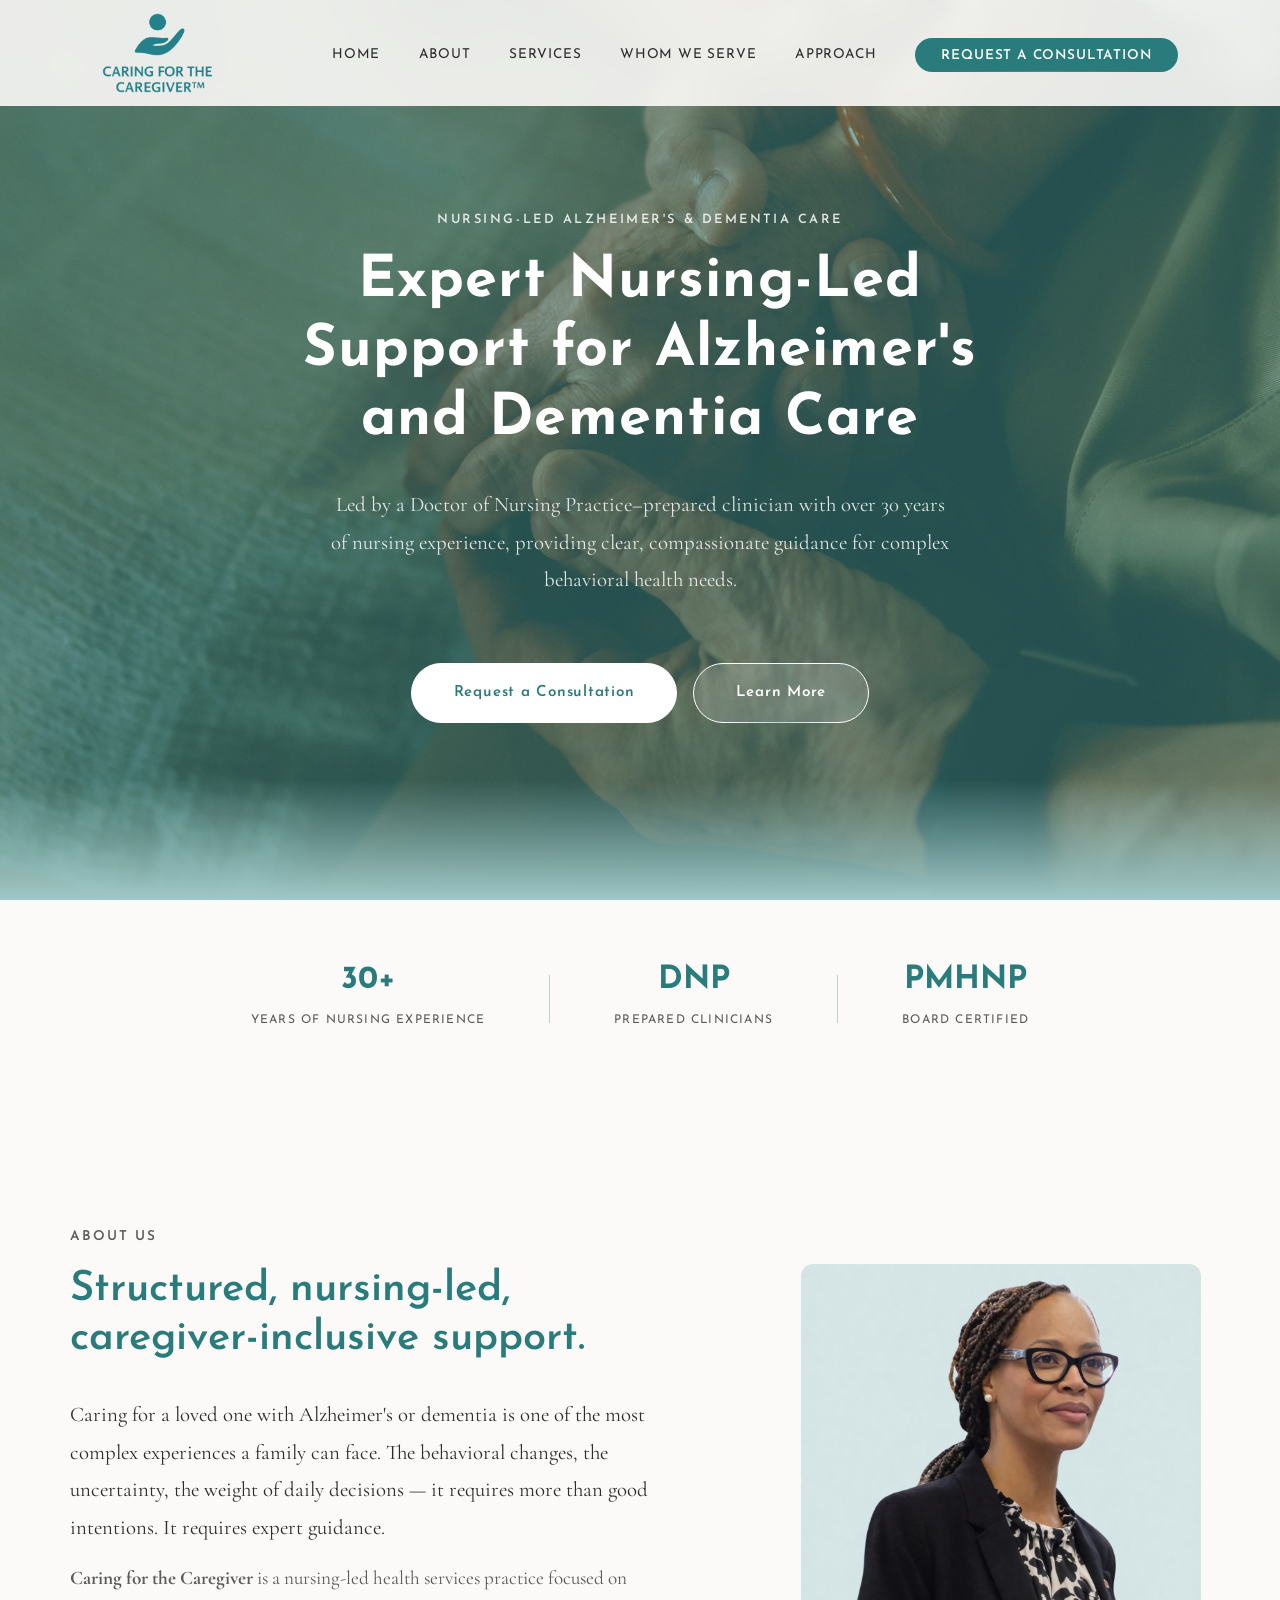
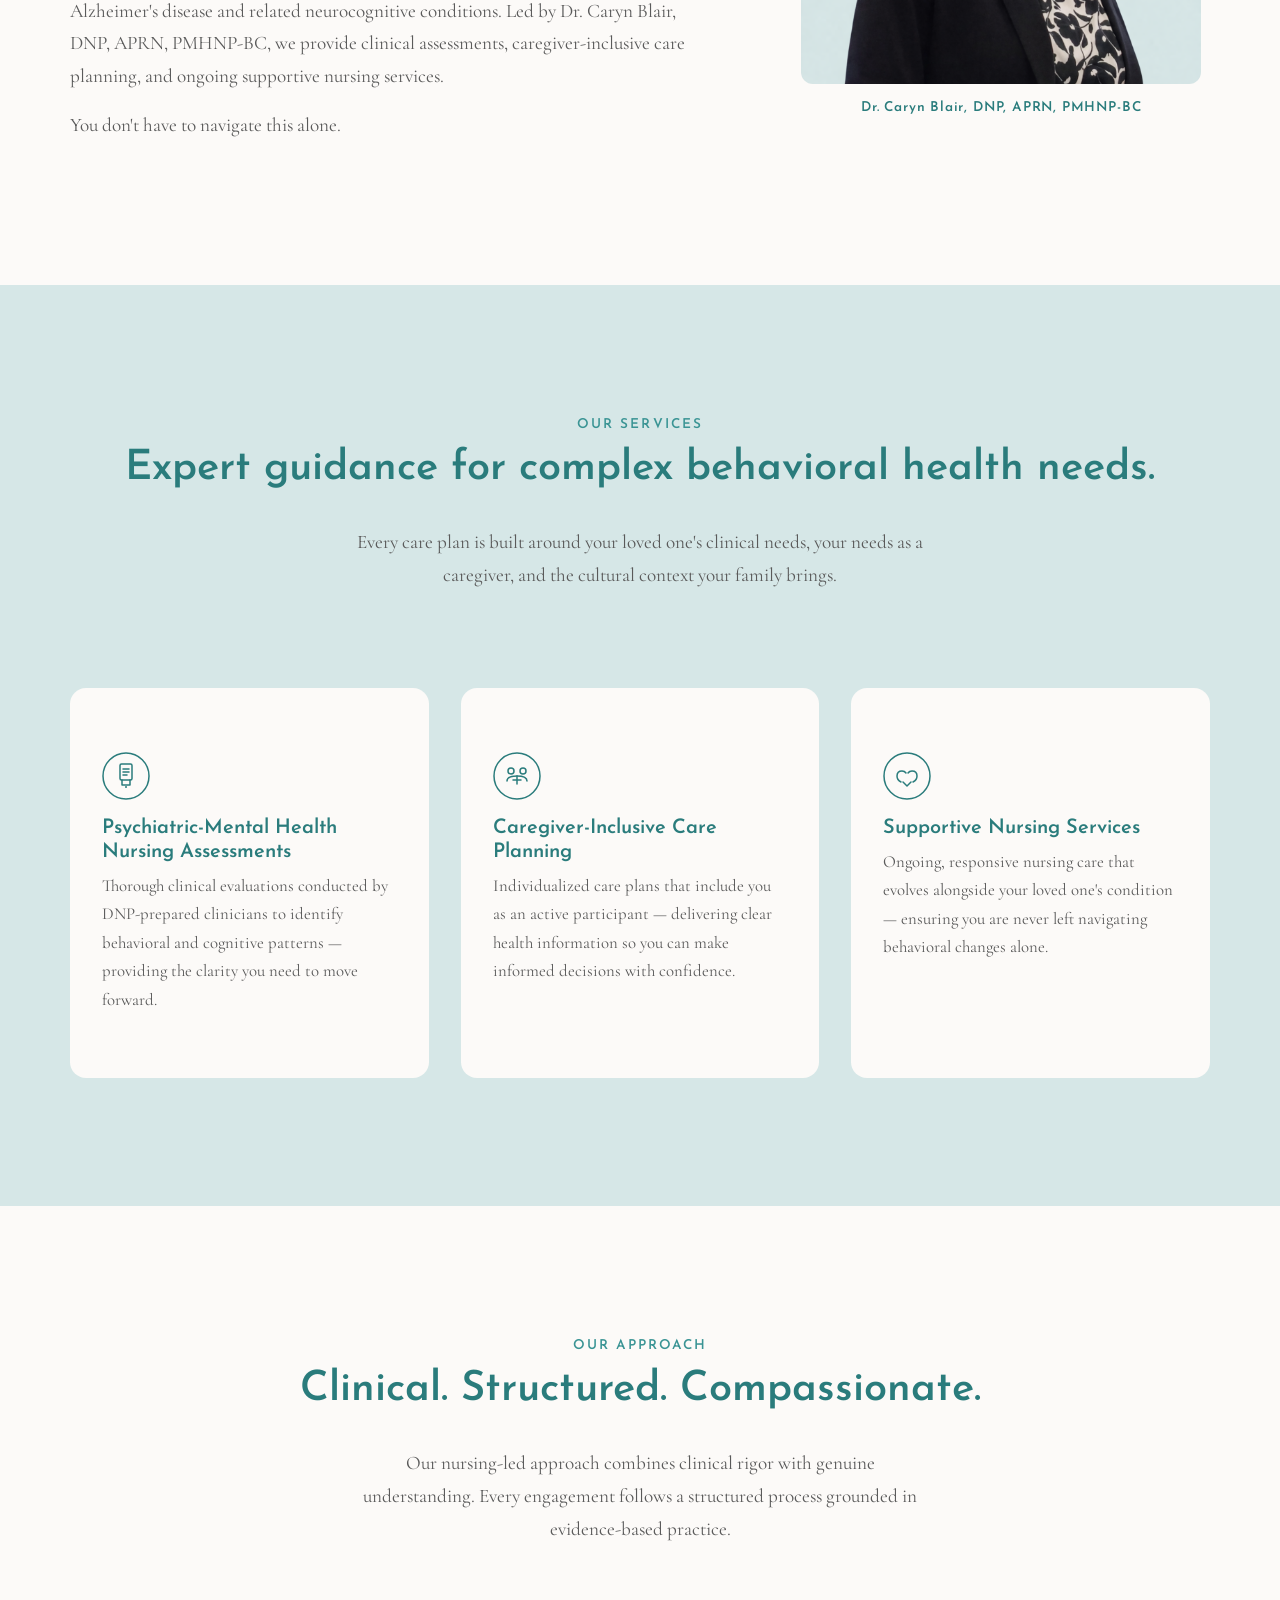
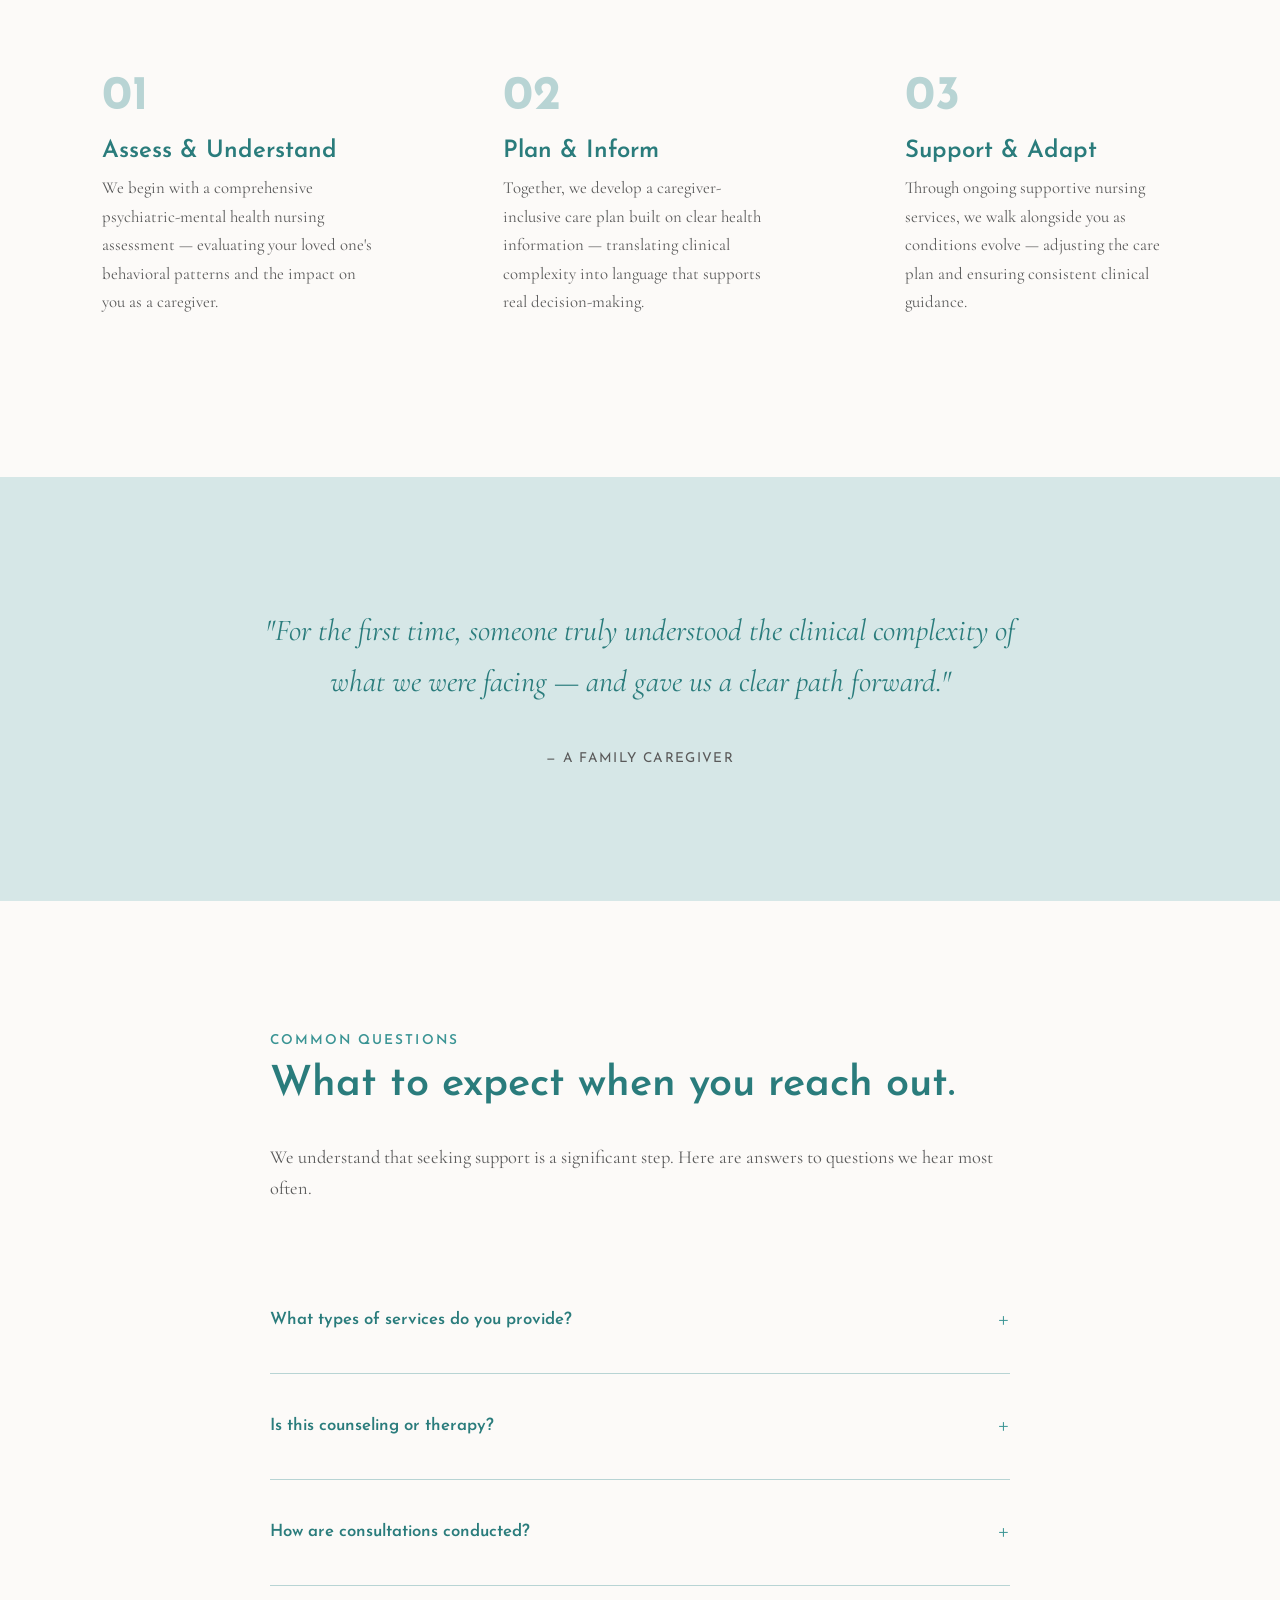
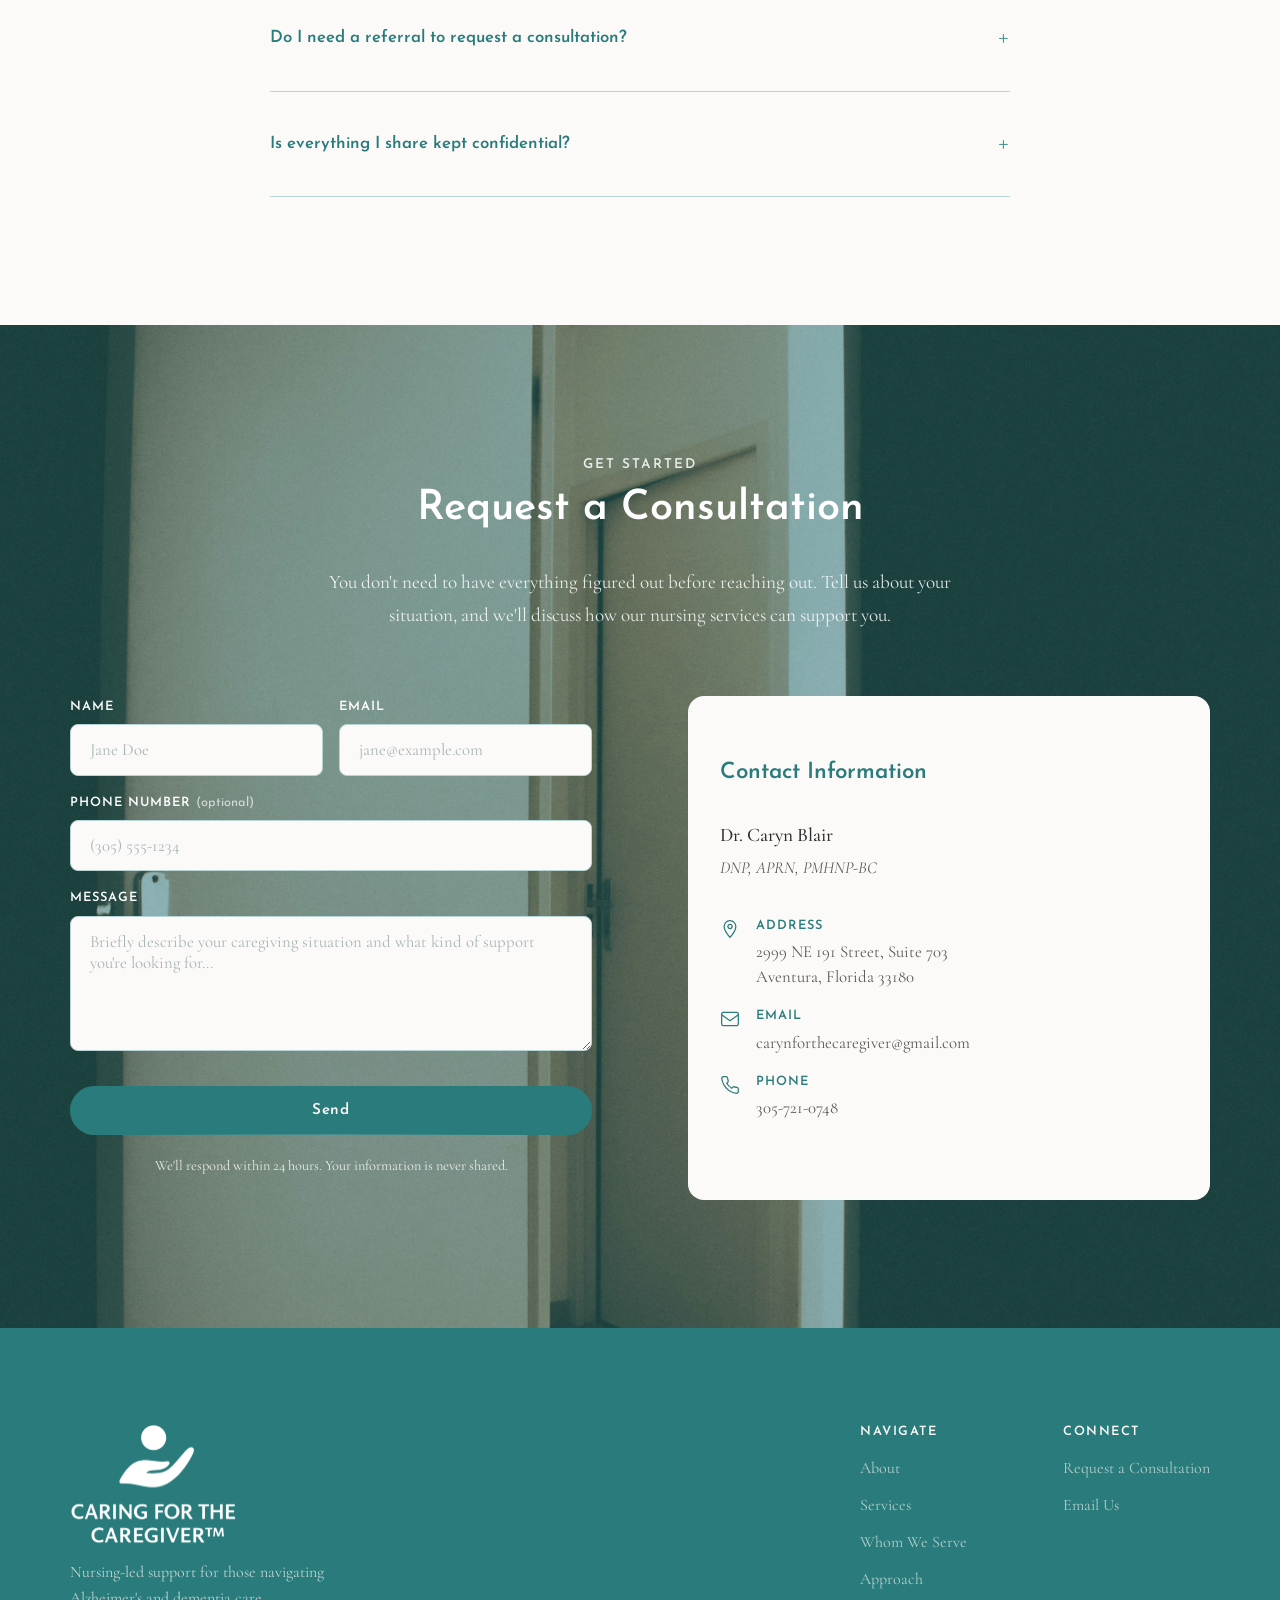
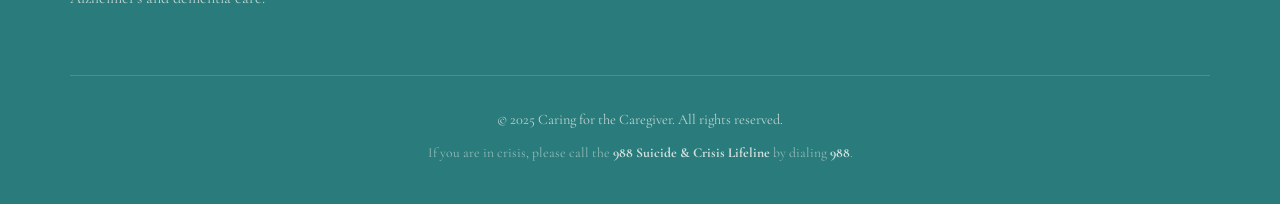
==== index.html @ 239b0534 "Fix mobile nav CTA button wrapping and about section caption placement Co-Authored-By: Claude Opus 4" ====
<!DOCTYPE html>
<html lang="en">
<head>
  <meta charset="UTF-8">
  <meta name="viewport" content="width=device-width, initial-scale=1.0">
  <title>Caring for the Caregiver — Nursing-Led Support for Alzheimer's &amp; Dementia Care</title>
  <meta name="description" content="Expert nursing-led support for family caregivers of individuals with Alzheimer's and dementia. DNP-prepared clinicians providing assessments, care planning, and ongoing nursing services.">
  <link rel="stylesheet" href="styles.css">
  <link rel="preconnect" href="https://fonts.googleapis.com">
  <link rel="preconnect" href="https://fonts.gstatic.com" crossorigin>
  <link href="https://fonts.googleapis.com/css2?family=Josefin+Sans:wght@300;400;600;700&family=Cormorant+Garamond:ital,wght@0,300;0,400;0,500;0,600;1,300;1,400&display=swap" rel="stylesheet">
</head>
<body>

  <!-- Navigation -->
  <nav class="nav" id="nav">
    <div class="nav__container">
      <a href="index.html" class="nav__logo">
        <img src="blue logo.png" alt="Caring for the Caregiver logo" class="nav__logo-img">
      </a>
      <button class="nav__toggle" id="navToggle" aria-label="Toggle navigation">
        <span></span>
        <span></span>
        <span></span>
      </button>
      <ul class="nav__links" id="navLinks">
        <li><a href="index.html">Home</a></li>
        <li><a href="about.html">About</a></li>
        <li><a href="services.html">Services</a></li>
        <li><a href="whom-we-serve.html">Whom We Serve</a></li>
        <li><a href="approach.html">Approach</a></li>
        <li><a href="#contact" class="nav__cta">Request a Consultation</a></li>
      </ul>
    </div>
  </nav>

  <!-- Hero -->
  <header class="hero" style="background: none;">
    <img src="1.jpg" alt="" style="position: absolute; inset: 0; width: 100%; height: 100%; object-fit: cover; z-index: 0;">
    <div style="position: absolute; inset: 0; background: rgba(46,139,138,0.45); z-index: 1;"></div>
    <div class="hero__container" style="position: relative; z-index: 2;">
      <div class="hero__content">
        <p class="hero__eyebrow" style="color: rgba(255,255,255,0.85);">Nursing-Led Alzheimer's &amp; Dementia Care</p>
        <h1 class="hero__title" style="color: #FFFFFF;">Expert Nursing-Led Support for Alzheimer's and Dementia Care</h1>
        <p class="hero__subtitle" style="color: rgba(255,255,255,0.85);">Led by a Doctor of Nursing Practice–prepared clinician with over 30 years of nursing experience, providing clear, compassionate guidance for complex behavioral health needs.</p>
        <div class="hero__actions">
          <a href="#contact" class="btn btn--primary" style="background-color: #FFFFFF; color: #2A7C7C; border-color: #FFFFFF;">Request a Consultation</a>
          <a href="about.html" class="btn btn--ghost" style="color: #FFFFFF; border-color: #FFFFFF; background: rgba(255,255,255,0.15);">Learn More</a>
        </div>
      </div>
    </div>
    <div class="hero__fade"></div>
  </header>

  <!-- Trust Bar -->
  <section class="trust">
    <div class="trust__container">
      <div class="trust__item">
        <span class="trust__number">30+</span>
        <span class="trust__label">Years of Nursing Experience</span>
      </div>
      <div class="trust__divider"></div>
      <div class="trust__item">
        <span class="trust__number">DNP</span>
        <span class="trust__label">Prepared Clinicians</span>
      </div>
      <div class="trust__divider"></div>
      <div class="trust__item">
        <span class="trust__number">PMHNP</span>
        <span class="trust__label">Board Certified</span>
      </div>
    </div>
  </section>

  <!-- About Preview -->
  <section class="about" id="about">
    <div class="about__container">
      <div class="about__text">
        <p class="section__eyebrow">About Us</p>
        <h2 class="section__title">Structured, nursing-led, caregiver-inclusive support.</h2>
        <p class="about__lead">Caring for a loved one with Alzheimer's or dementia is one of the most complex experiences a family can face. The behavioral changes, the uncertainty, the weight of daily decisions — it requires more than good intentions. It requires expert guidance.</p>
        <p><strong>Caring for the Caregiver</strong> is a nursing-led health services practice focused on Alzheimer's disease and related neurocognitive conditions. Led by Dr. Caryn Blair, DNP, APRN, PMHNP-BC, we provide clinical assessments, caregiver-inclusive care planning, and ongoing supportive nursing services.</p>
        <p>You don't have to navigate this alone.</p>
      </div>
      <div class="about__visual" style="flex-direction: column; align-items: center;">
        <img src="4 (2).png" alt="Dr. Caryn Blair" style="width: 100%; max-width: 400px; height: 420px; object-fit: cover; border-radius: 12px;">
        <p style="font-family: var(--font-heading); font-size: 0.85rem; font-weight: 600; letter-spacing: 0.06em; color: var(--teal); text-align: center; margin-top: 0.75rem;">Dr. Caryn Blair, DNP, APRN, PMHNP-BC</p>
      </div>
    </div>
  </section>

  <!-- Services -->
  <section class="services" id="services">
    <div class="services__container">
      <p class="section__eyebrow">Our Services</p>
      <h2 class="section__title">Expert guidance for complex behavioral health needs.</h2>
      <p class="services__intro">Every care plan is built around your loved one's clinical needs, your needs as a caregiver, and the cultural context your family brings.</p>

      <div class="services__grid">
        <div class="service-card">
          <div class="service-card__icon">
            <svg viewBox="0 0 48 48" fill="none" xmlns="http://www.w3.org/2000/svg">
              <circle cx="24" cy="24" r="23" stroke="currentColor" stroke-width="1.5"/>
              <rect x="18" y="12" width="12" height="16" rx="1.5" stroke="currentColor" stroke-width="1.5"/>
              <path d="M21 17h6M21 20h6M21 23h4" stroke="currentColor" stroke-width="1.5" stroke-linecap="round"/>
              <path d="M20 28v5h8v-5" stroke="currentColor" stroke-width="1.5" stroke-linecap="round" stroke-linejoin="round"/>
              <circle cx="24" cy="35" r="1" fill="currentColor"/>
            </svg>
          </div>
          <h3 class="service-card__title">Psychiatric-Mental Health Nursing Assessments</h3>
          <p class="service-card__text">Thorough clinical evaluations conducted by DNP-prepared clinicians to identify behavioral and cognitive patterns — providing the clarity you need to move forward.</p>
        </div>

        <div class="service-card">
          <div class="service-card__icon">
            <svg viewBox="0 0 48 48" fill="none" xmlns="http://www.w3.org/2000/svg">
              <circle cx="24" cy="24" r="23" stroke="currentColor" stroke-width="1.5"/>
              <circle cx="18" cy="19" r="3" stroke="currentColor" stroke-width="1.5"/>
              <circle cx="30" cy="19" r="3" stroke="currentColor" stroke-width="1.5"/>
              <path d="M14 29c0-3 3-5 10-5s10 2 10 5" stroke="currentColor" stroke-width="1.5" stroke-linecap="round"/>
              <path d="M24 24v8" stroke="currentColor" stroke-width="1.5" stroke-linecap="round"/>
              <path d="M20 28h8" stroke="currentColor" stroke-width="1.5" stroke-linecap="round"/>
            </svg>
          </div>
          <h3 class="service-card__title">Caregiver-Inclusive Care Planning</h3>
          <p class="service-card__text">Individualized care plans that include you as an active participant — delivering clear health information so you can make informed decisions with confidence.</p>
        </div>

        <div class="service-card">
          <div class="service-card__icon">
            <svg viewBox="0 0 48 48" fill="none" xmlns="http://www.w3.org/2000/svg">
              <circle cx="24" cy="24" r="23" stroke="currentColor" stroke-width="1.5"/>
              <path d="M18 30c-2-1-4-3-4-6 0-3 2-5 5-5 1.5 0 3 .5 4 2" stroke="currentColor" stroke-width="1.5" stroke-linecap="round"/>
              <path d="M30 30c2-1 4-3 4-6 0-3-2-5-5-5-1.5 0-3 .5-4 2" stroke="currentColor" stroke-width="1.5" stroke-linecap="round"/>
              <path d="M20 30l4 4 4-4" stroke="currentColor" stroke-width="1.5" stroke-linecap="round" stroke-linejoin="round"/>
            </svg>
          </div>
          <h3 class="service-card__title">Supportive Nursing Services</h3>
          <p class="service-card__text">Ongoing, responsive nursing care that evolves alongside your loved one's condition — ensuring you are never left navigating behavioral changes alone.</p>
        </div>
      </div>
    </div>
  </section>

  <!-- Approach -->
  <section class="approach" id="approach">
    <div class="approach__container">
      <div class="approach__header">
        <p class="section__eyebrow">Our Approach</p>
        <h2 class="section__title">Clinical. Structured. Compassionate.</h2>
        <p class="approach__intro">Our nursing-led approach combines clinical rigor with genuine understanding. Every engagement follows a structured process grounded in evidence-based practice.</p>
      </div>

      <div class="approach__steps">
        <div class="approach__step">
          <span class="approach__step-num">01</span>
          <h3>Assess &amp; Understand</h3>
          <p>We begin with a comprehensive psychiatric-mental health nursing assessment — evaluating your loved one's behavioral patterns and the impact on you as a caregiver.</p>
        </div>
        <div class="approach__step">
          <span class="approach__step-num">02</span>
          <h3>Plan &amp; Inform</h3>
          <p>Together, we develop a caregiver-inclusive care plan built on clear health information — translating clinical complexity into language that supports real decision-making.</p>
        </div>
        <div class="approach__step">
          <span class="approach__step-num">03</span>
          <h3>Support &amp; Adapt</h3>
          <p>Through ongoing supportive nursing services, we walk alongside you as conditions evolve — adjusting the care plan and ensuring consistent clinical guidance.</p>
        </div>
      </div>
    </div>
  </section>

  <!-- Testimonial -->
  <section class="testimonial">
    <div class="testimonial__container">
      <blockquote class="testimonial__quote">
        <p>"For the first time, someone truly understood the clinical complexity of what we were facing — and gave us a clear path forward."</p>
        <cite>— A family caregiver</cite>
      </blockquote>
    </div>
  </section>

  <!-- Common Questions -->
  <section class="faq" id="questions">
    <div class="faq__container">
      <p class="section__eyebrow">Common Questions</p>
      <h2 class="section__title">What to expect when you reach out.</h2>
      <p class="faq__intro">We understand that seeking support is a significant step. Here are answers to questions we hear most often.</p>

      <div class="faq__list">
        <details class="faq__item">
          <summary class="faq__question">What types of services do you provide?</summary>
          <p class="faq__answer">We provide three core nursing-led services: psychiatric-mental health nursing assessments, caregiver-inclusive care planning, and ongoing supportive nursing services. All services are delivered by DNP-prepared clinicians specializing in Alzheimer's and related neurocognitive conditions.</p>
        </details>

        <details class="faq__item">
          <summary class="faq__question">Is this counseling or therapy?</summary>
          <p class="faq__answer">No. Caring for the Caregiver is a nursing-led health services practice — not a counseling or therapy practice. We provide clinical nursing assessments, health information, and structured care planning. We do not provide psychotherapy, medication management, or physician medical services.</p>
        </details>

        <details class="faq__item">
          <summary class="faq__question">How are consultations conducted?</summary>
          <p class="faq__answer">We offer both in-person and virtual consultations to accommodate the demands of caregiving. We understand that your schedule often revolves around your loved one, and we work flexibly to meet your needs.</p>
        </details>

        <details class="faq__item">
          <summary class="faq__question">Do I need a referral to request a consultation?</summary>
          <p class="faq__answer">No referral is required. Whether you are early in the caregiving journey or years into it, you can reach out directly. We will discuss your situation and determine how our services can best support you.</p>
        </details>

        <details class="faq__item">
          <summary class="faq__question">Is everything I share kept confidential?</summary>
          <p class="faq__answer">Yes. All information shared during our consultations and services is held in strict confidence, in accordance with professional ethical standards and applicable privacy laws.</p>
        </details>
      </div>
    </div>
  </section>

  <!-- Contact / Consultation -->
  <section class="contact" id="contact" style="position: relative; overflow: hidden;">
    <img src="13.jpg" alt="" style="position: absolute; inset: 0; width: 100%; height: 100%; object-fit: cover; z-index: 0;">
    <div style="position: absolute; inset: 0; background: rgba(46,139,138,0.40); z-index: 1;"></div>
    <div class="contact__container" style="position: relative; z-index: 2;">
      <p class="section__eyebrow" style="text-align:center; color: rgba(255,255,255,0.85);">Get Started</p>
      <h2 class="section__title" style="text-align:center; color: #FFFFFF;">Request a Consultation</h2>
      <p class="contact__text" style="text-align:center; max-width:640px; margin:0 auto var(--space-lg); color: rgba(255,255,255,0.85);">You don't need to have everything figured out before reaching out. Tell us about your situation, and we'll discuss how our nursing services can support you.</p>

      <div class="contact__layout">
        <div class="contact__content">
          <form class="contact__form" id="contactForm" style="--label-color: #FFFFFF;">
            <div class="form__group">
              <label for="name" class="form__label" style="color: #FFFFFF;">Name</label>
              <input type="text" id="name" name="name" class="form__input" required placeholder="Jane Doe">
            </div>
            <div class="form__group">
              <label for="email" class="form__label" style="color: #FFFFFF;">Email</label>
              <input type="email" id="email" name="email" class="form__input" required placeholder="jane@example.com">
            </div>
            <div class="form__group form__group--full">
              <label for="phone" class="form__label" style="color: #FFFFFF;">Phone Number <span class="form__optional" style="color: rgba(255,255,255,0.7);">(optional)</span></label>
              <input type="tel" id="phone" name="phone" class="form__input" placeholder="(305) 555-1234">
            </div>
            <div class="form__group form__group--full">
              <label for="message" class="form__label" style="color: #FFFFFF;">Message</label>
              <textarea id="message" name="message" class="form__input form__textarea" rows="5" placeholder="Briefly describe your caregiving situation and what kind of support you're looking for..."></textarea>
            </div>
            <button type="submit" class="btn btn--primary btn--full">Send</button>
            <p class="form__note" style="color: rgba(255,255,255,0.85);">We'll respond within 24 hours. Your information is never shared.</p>
          </form>
        </div>

        <div class="contact-info">
          <h3 class="contact-info__title">Contact Information</h3>
          <p class="contact-info__name">Dr. Caryn Blair</p>
          <p class="contact-info__credentials">DNP, APRN, PMHNP-BC</p>

          <div class="contact-info__item">
            <svg class="contact-info__icon" viewBox="0 0 24 24" fill="none" xmlns="http://www.w3.org/2000/svg">
              <path d="M12 2C8.13 2 5 5.13 5 9c0 5.25 7 13 7 13s7-7.75 7-13c0-3.87-3.13-7-7-7zm0 9.5a2.5 2.5 0 110-5 2.5 2.5 0 010 5z" stroke="currentColor" stroke-width="1.5" fill="none"/>
            </svg>
            <div>
              <p class="contact-info__label">Address</p>
              <p class="contact-info__value">2999 NE 191 Street, Suite 703<br>Aventura, Florida 33180</p>
            </div>
          </div>

          <div class="contact-info__item">
            <svg class="contact-info__icon" viewBox="0 0 24 24" fill="none" xmlns="http://www.w3.org/2000/svg">
              <rect x="2" y="4" width="20" height="16" rx="2" stroke="currentColor" stroke-width="1.5"/>
              <path d="M2 7l10 7 10-7" stroke="currentColor" stroke-width="1.5" stroke-linecap="round"/>
            </svg>
            <div>
              <p class="contact-info__label">Email</p>
              <p class="contact-info__value"><a href="mailto:carynforthecaregiver@gmail.com">carynforthecaregiver@gmail.com</a></p>
            </div>
          </div>

          <div class="contact-info__item">
            <svg class="contact-info__icon" viewBox="0 0 24 24" fill="none" xmlns="http://www.w3.org/2000/svg">
              <path d="M22 16.92v3a2 2 0 01-2.18 2 19.79 19.79 0 01-8.63-3.07 19.5 19.5 0 01-6-6 19.79 19.79 0 01-3.07-8.67A2 2 0 014.11 2h3a2 2 0 012 1.72c.127.96.361 1.903.7 2.81a2 2 0 01-.45 2.11L8.09 9.91a16 16 0 006 6l1.27-1.27a2 2 0 012.11-.45c.907.339 1.85.573 2.81.7A2 2 0 0122 16.92z" stroke="currentColor" stroke-width="1.5"/>
            </svg>
            <div>
              <p class="contact-info__label">Phone</p>
              <p class="contact-info__value"><a href="tel:+13057210748">305-721-0748</a></p>
            </div>
          </div>
        </div>
      </div>
    </div>
  </section>

  <!-- Footer -->
  <footer class="footer">
    <div class="footer__container">
      <div class="footer__top">
        <div class="footer__brand">
          <img src="white logo.png" alt="Caring for the Caregiver" class="footer__logo">
          <p class="footer__tagline">Nursing-led support for those navigating Alzheimer's and dementia care.</p>
        </div>
        <div class="footer__links">
          <div class="footer__col">
            <h4>Navigate</h4>
            <a href="about.html">About</a>
            <a href="services.html">Services</a>
            <a href="whom-we-serve.html">Whom We Serve</a>
            <a href="approach.html">Approach</a>
          </div>
          <div class="footer__col">
            <h4>Connect</h4>
            <a href="#contact">Request a Consultation</a>
            <a href="mailto:carynforthecaregiver@gmail.com">Email Us</a>
          </div>
        </div>
      </div>
      <div class="footer__bottom">
        <p>&copy; 2025 Caring for the Caregiver. All rights reserved.</p>
        <p class="footer__crisis">If you are in crisis, please call the <strong>988 Suicide &amp; Crisis Lifeline</strong> by dialing <strong>988</strong>.</p>
      </div>
    </div>
  </footer>

  <script src="script.js"></script>
</body>
</html>
---- styles.css ----
/* ============================================
   Caring for the Caregiver — Stylesheet
   Brand: Teal #2A7C7C | Cream #FCFAF8 | Soft Teal #D6E7E7
   Fonts: Josefin Sans (heading) | Cormorant Garamond (body)
   ============================================ */

/* --- Reset & Base --- */
*, *::before, *::after {
  margin: 0;
  padding: 0;
  box-sizing: border-box;
}

:root {
  --teal: #2A7C7C;
  --teal-dark: #1E5F5F;
  --teal-light: #3A9494;
  --cream: #FCFAF8;
  --mist: #D6E7E7;
  --mist-mid: #B8D4D4;
  --gray-warm: #F0EFED;
  --text: #2D2D2D;
  --text-light: #5A5A5A;
  --white: #FFFFFF;

  --font-heading: 'Josefin Sans', 'Helvetica Neue', sans-serif;
  --font-body: 'Cormorant Garamond', 'Georgia', serif;

  --space-xs: 0.5rem;
  --space-sm: 1rem;
  --space-md: 2rem;
  --space-lg: 4rem;
  --space-xl: 6rem;
  --space-2xl: 8rem;

  --max-width: 1140px;
  --radius: 8px;
  --transition: 0.3s ease;
}

html {
  scroll-behavior: smooth;
  font-size: 16px;
}

body {
  font-family: var(--font-body);
  font-size: 1.2rem;
  font-weight: 400;
  line-height: 1.7;
  color: var(--text);
  background-color: var(--cream);
  -webkit-font-smoothing: antialiased;
  -moz-osx-font-smoothing: grayscale;
}

img {
  max-width: 100%;
  height: auto;
  display: block;
}

a {
  color: var(--teal);
  text-decoration: none;
  transition: color var(--transition);
}

a:hover {
  color: var(--teal-dark);
}

/* --- Typography --- */
h1, h2, h3, h4 {
  font-family: var(--font-heading);
  font-weight: 600;
  line-height: 1.2;
  color: var(--teal);
}

h1 { font-size: clamp(2.4rem, 5vw, 3.6rem); letter-spacing: 0.02em; }
h2 { font-size: clamp(1.8rem, 3.5vw, 2.6rem); }
h3 { font-size: clamp(1.2rem, 2vw, 1.5rem); }

.section__eyebrow {
  font-family: var(--font-heading);
  font-size: 0.85rem;
  font-weight: 600;
  letter-spacing: 0.15em;
  text-transform: uppercase;
  color: var(--teal-light);
  margin-bottom: var(--space-xs);
}

.section__title {
  margin-bottom: var(--space-md);
}

/* --- Buttons (Neon Glow) --- */
.btn {
  display: inline-block;
  position: relative;
  font-family: var(--font-heading);
  font-size: 0.95rem;
  font-weight: 600;
  letter-spacing: 0.05em;
  padding: 1rem 2.6rem;
  border-radius: 50px;
  border: 1px solid transparent;
  cursor: pointer;
  text-align: center;
  transition: background-color 0.2s ease;
}

/* Neon top line */
.btn::before {
  content: '';
  position: absolute;
  top: 0;
  left: 50%;
  transform: translateX(-50%);
  width: 75%;
  height: 1px;
  background: linear-gradient(to right, transparent, var(--teal-light), transparent);
  opacity: 0;
  transition: opacity 0.5s ease;
  pointer-events: none;
}

/* Neon bottom line */
.btn::after {
  content: '';
  position: absolute;
  bottom: -1px;
  left: 50%;
  transform: translateX(-50%);
  width: 75%;
  height: 1px;
  background: linear-gradient(to right, transparent, var(--teal-light), transparent);
  opacity: 0.3;
  transition: opacity 0.5s ease;
  pointer-events: none;
}

.btn:hover::before {
  opacity: 1;
}

.btn:hover::after {
  opacity: 0.6;
}

/* --- Primary: solid teal with neon --- */
.btn--primary {
  background-color: var(--teal);
  color: var(--cream);
  border-color: transparent;
  transition: all 0.2s ease;
}

.btn--primary:hover {
  background-color: var(--teal-dark);
  border-color: rgba(252, 250, 248, 0.35);
  color: var(--cream);
}

.btn--primary::before {
  background: linear-gradient(to right, transparent, rgba(252, 250, 248, 0.7), transparent);
}

.btn--primary::after {
  background: linear-gradient(to right, transparent, rgba(252, 250, 248, 0.5), transparent);
}

/* --- Ghost: transparent with teal neon --- */
.btn--ghost {
  background-color: rgba(42, 124, 124, 0.05);
  color: var(--teal);
  border-color: rgba(42, 124, 124, 0.2);
}

.btn--ghost:hover {
  background-color: transparent;
  color: var(--teal);
}

.btn--ghost::before {
  background: linear-gradient(to right, transparent, var(--teal), transparent);
}

.btn--ghost::after {
  background: linear-gradient(to right, transparent, var(--teal), transparent);
}

/* --- Full width --- */
.btn--full {
  width: 100%;
}

/* ============================================
   Navigation
   ============================================ */
.nav {
  position: fixed;
  top: 0;
  left: 0;
  width: 100%;
  z-index: 1000;
  background: rgba(252, 250, 248, 0.9);
  backdrop-filter: blur(12px);
  -webkit-backdrop-filter: blur(12px);
  transition: box-shadow var(--transition);
}

.nav--scrolled {
  box-shadow: 0 1px 20px rgba(42, 124, 124, 0.08);
}

.nav__container {
  max-width: var(--max-width);
  margin: 0 auto;
  padding: 0.8rem 2rem;
  display: flex;
  align-items: center;
  justify-content: space-between;
}

.nav__logo-img {
  height: 80px;
  width: auto;
}

.nav__links {
  display: flex;
  align-items: center;
  list-style: none;
  gap: 2.4rem;
}

.nav__links a {
  font-family: var(--font-heading);
  font-size: 0.85rem;
  font-weight: 400;
  letter-spacing: 0.06em;
  text-transform: uppercase;
  color: var(--text);
  position: relative;
}

.nav__links a::after {
  content: '';
  position: absolute;
  bottom: -4px;
  left: 0;
  width: 0;
  height: 1.5px;
  background: var(--teal);
  transition: width var(--transition);
}

.nav__links a:hover::after {
  width: 100%;
}

.nav__cta {
  position: relative;
  background-color: var(--teal);
  color: var(--cream) !important;
  padding: 0.6rem 1.6rem;
  border-radius: 50px;
  border: 1px solid transparent;
  font-weight: 600 !important;
  overflow: hidden;
  transition: all 0.2s ease;
}

.nav__cta::before {
  content: '';
  position: absolute;
  top: 0;
  left: 50%;
  transform: translateX(-50%);
  width: 75%;
  height: 1px;
  background: linear-gradient(to right, transparent, rgba(252, 250, 248, 0.7), transparent);
  opacity: 0;
  transition: opacity 0.5s ease;
  pointer-events: none;
}

.nav__cta::after {
  content: '';
  position: absolute;
  bottom: -1px;
  left: 50%;
  transform: translateX(-50%);
  width: 75%;
  height: 1px;
  background: linear-gradient(to right, transparent, rgba(252, 250, 248, 0.5), transparent);
  opacity: 0.3;
  transition: opacity 0.5s ease;
  pointer-events: none;
}

.nav__cta:hover {
  color: var(--cream) !important;
  background-color: var(--teal-dark);
  border-color: rgba(252, 250, 248, 0.35);
}

.nav__cta:hover::before {
  opacity: 1;
}

.nav__cta:hover::after {
  opacity: 0.6;
}

/* Override nav link underline for CTA */
.nav__links .nav__cta::after {
  bottom: -1px;
  left: 50%;
  width: 75%;
  height: 1px;
  background: linear-gradient(to right, transparent, rgba(252, 250, 248, 0.5), transparent);
}

/* Mobile Toggle */
.nav__toggle {
  display: none;
  flex-direction: column;
  gap: 5px;
  background: none;
  border: none;
  cursor: pointer;
  padding: 4px;
}

.nav__toggle span {
  display: block;
  width: 24px;
  height: 2px;
  background: var(--teal);
  transition: all var(--transition);
}

/* ============================================
   Hero
   ============================================ */
.hero {
  min-height: 100vh;
  display: flex;
  align-items: center;
  justify-content: center;
  position: relative;
  background: linear-gradient(160deg, var(--cream) 0%, var(--mist) 50%, var(--mist-mid) 100%);
  overflow: hidden;
}

.hero::before {
  content: '';
  position: absolute;
  top: -30%;
  right: -20%;
  width: 60%;
  height: 80%;
  background: radial-gradient(ellipse, rgba(42, 124, 124, 0.06) 0%, transparent 70%);
  pointer-events: none;
}

.hero__container {
  max-width: var(--max-width);
  margin: 0 auto;
  padding: var(--space-2xl) 2rem var(--space-xl);
  text-align: center;
}

.hero__content {
  max-width: 760px;
  margin: 0 auto;
}

.hero__eyebrow {
  font-family: var(--font-heading);
  font-size: 0.8rem;
  font-weight: 600;
  letter-spacing: 0.2em;
  text-transform: uppercase;
  color: var(--teal-light);
  margin-bottom: var(--space-sm);
}

.hero__title {
  color: var(--teal);
  margin-bottom: var(--space-md);
  font-weight: 700;
}

.hero__subtitle {
  font-size: 1.3rem;
  color: var(--text-light);
  margin-bottom: var(--space-lg);
  max-width: 620px;
  margin-left: auto;
  margin-right: auto;
  line-height: 1.8;
}

.hero__actions {
  display: flex;
  gap: var(--space-sm);
  justify-content: center;
  flex-wrap: wrap;
}

.hero__fade {
  position: absolute;
  bottom: 0;
  left: 0;
  right: 0;
  height: 120px;
  background: linear-gradient(to bottom, transparent, var(--cream));
  pointer-events: none;
}

/* ============================================
   Trust Bar
   ============================================ */
.trust {
  padding: var(--space-lg) 2rem;
  background: var(--cream);
}

.trust__container {
  max-width: 800px;
  margin: 0 auto;
  display: flex;
  align-items: center;
  justify-content: center;
  gap: var(--space-lg);
}

.trust__item {
  text-align: center;
}

.trust__number {
  display: block;
  font-family: var(--font-heading);
  font-size: 2rem;
  font-weight: 700;
  color: var(--teal);
  line-height: 1;
  margin-bottom: 0.3rem;
}

.trust__label {
  font-family: var(--font-heading);
  font-size: 0.75rem;
  letter-spacing: 0.1em;
  text-transform: uppercase;
  color: var(--text-light);
}

.trust__divider {
  width: 1px;
  height: 48px;
  background: var(--mist-mid);
}

/* ============================================
   About
   ============================================ */
.about {
  padding: var(--space-2xl) 2rem;
  background: var(--cream);
}

.about__container {
  max-width: var(--max-width);
  margin: 0 auto;
  display: grid;
  grid-template-columns: 1.2fr 0.8fr;
  gap: var(--space-xl);
  align-items: center;
}

.about__text p {
  margin-bottom: var(--space-sm);
  color: var(--text-light);
}

.about__lead {
  font-size: 1.3rem;
  color: var(--text) !important;
  line-height: 1.8;
}

.about__visual {
  display: flex;
  justify-content: center;
}

.about__card {
  background: var(--mist);
  border-radius: 20px;
  padding: var(--space-lg);
  text-align: center;
  width: 280px;
}

.about__photo {
  width: 100%;
  max-width: 400px;
  border-radius: 20px;
  object-fit: cover;
}

.about__emblem {
  width: 180px;
  margin: 0 auto var(--space-sm);
}

.about__card-text {
  font-family: var(--font-heading);
  font-size: 0.85rem;
  letter-spacing: 0.15em;
  text-transform: uppercase;
  color: var(--teal);
}

/* ============================================
   Services
   ============================================ */
.services {
  padding: var(--space-2xl) 2rem;
  background: var(--mist);
}

.services__container {
  max-width: var(--max-width);
  margin: 0 auto;
  text-align: center;
}

.services__intro {
  max-width: 600px;
  margin: 0 auto var(--space-xl);
  color: var(--text-light);
  font-size: 1.2rem;
}

.services__grid {
  display: grid;
  grid-template-columns: repeat(3, 1fr);
  gap: var(--space-md);
}

.service-card {
  background: var(--cream);
  border-radius: 16px;
  padding: var(--space-lg) var(--space-md);
  text-align: left;
  transition: transform var(--transition), box-shadow var(--transition);
}

.service-card:hover {
  transform: translateY(-4px);
  box-shadow: 0 12px 40px rgba(42, 124, 124, 0.1);
}

.service-card__icon {
  width: 48px;
  height: 48px;
  color: var(--teal);
  margin-bottom: var(--space-sm);
}

.service-card__title {
  margin-bottom: var(--space-xs);
  font-size: 1.25rem;
}

.service-card__text {
  color: var(--text-light);
  font-size: 1.05rem;
  line-height: 1.7;
}

/* ============================================
   Approach
   ============================================ */
.approach {
  padding: var(--space-2xl) 2rem;
  background: var(--cream);
}

.approach__container {
  max-width: var(--max-width);
  margin: 0 auto;
}

.approach__header {
  text-align: center;
  margin-bottom: var(--space-xl);
}

.approach__intro {
  max-width: 560px;
  margin: 0 auto;
  color: var(--text-light);
  font-size: 1.2rem;
}

.approach__steps {
  display: grid;
  grid-template-columns: repeat(3, 1fr);
  gap: var(--space-lg);
}

.approach__step {
  padding: var(--space-md);
}

.approach__step-num {
  font-family: var(--font-heading);
  font-size: 3rem;
  font-weight: 700;
  color: var(--mist-mid);
  line-height: 1;
  display: block;
  margin-bottom: var(--space-sm);
}

.approach__step h3 {
  margin-bottom: var(--space-xs);
}

.approach__step p {
  color: var(--text-light);
  font-size: 1.05rem;
}

/* ============================================
   Testimonial
   ============================================ */
.testimonial {
  padding: var(--space-2xl) 2rem;
  background: var(--mist);
}

.testimonial__container {
  max-width: 780px;
  margin: 0 auto;
  text-align: center;
}

.testimonial__quote p {
  font-family: var(--font-body);
  font-size: clamp(1.4rem, 2.5vw, 1.9rem);
  font-weight: 400;
  font-style: italic;
  color: var(--teal);
  line-height: 1.7;
  margin-bottom: var(--space-md);
}

.testimonial__quote cite {
  font-family: var(--font-heading);
  font-size: 0.85rem;
  font-style: normal;
  letter-spacing: 0.1em;
  text-transform: uppercase;
  color: var(--text-light);
}

/* ============================================
   FAQ / Common Questions
   ============================================ */
.faq {
  padding: var(--space-2xl) 2rem;
  background: var(--cream);
}

.faq__container {
  max-width: 740px;
  margin: 0 auto;
}

.faq__intro {
  color: var(--text-light);
  margin-bottom: var(--space-lg);
  font-size: 1.15rem;
}

.faq__item {
  border-bottom: 1px solid var(--mist-mid);
  padding: var(--space-md) 0;
}

.faq__question {
  font-family: var(--font-heading);
  font-size: 1.05rem;
  font-weight: 600;
  color: var(--teal);
  cursor: pointer;
  list-style: none;
  display: flex;
  align-items: center;
  justify-content: space-between;
  gap: var(--space-sm);
}

.faq__question::-webkit-details-marker {
  display: none;
}

.faq__question::after {
  content: '+';
  font-size: 1.5rem;
  font-weight: 300;
  color: var(--teal-light);
  transition: transform var(--transition);
  flex-shrink: 0;
}

details[open] .faq__question::after {
  content: '\2212';
}

.faq__answer {
  padding-top: var(--space-sm);
  color: var(--text-light);
  font-size: 1.1rem;
  line-height: 1.8;
}

/* ============================================
   Contact
   ============================================ */
.contact {
  padding: var(--space-2xl) 2rem;
  background: var(--mist);
}

.contact__container {
  max-width: var(--max-width);
  margin: 0 auto;
}

.contact__layout {
  display: grid;
  grid-template-columns: 1fr 1fr;
  gap: var(--space-xl);
  align-items: start;
}

.contact__content {
  text-align: left;
}

/* Contact info card */
.contact-info {
  background: var(--cream);
  border-radius: 16px;
  padding: var(--space-lg) var(--space-md);
}

.contact-info__title {
  font-family: var(--font-heading);
  font-size: 1.4rem;
  font-weight: 600;
  color: var(--teal);
  margin-bottom: var(--space-md);
}

.contact-info__name {
  font-family: var(--font-body);
  font-size: 1.2rem;
  font-weight: 500;
  color: var(--text);
  margin-bottom: 0.2rem;
}

.contact-info__credentials {
  font-family: var(--font-body);
  font-size: 1.05rem;
  font-style: italic;
  color: var(--text-light);
  margin-bottom: var(--space-md);
}

.contact-info__item {
  display: flex;
  align-items: flex-start;
  gap: var(--space-sm);
  margin-bottom: var(--space-sm);
}

.contact-info__icon {
  flex-shrink: 0;
  width: 20px;
  height: 20px;
  color: var(--teal);
  margin-top: 0.25rem;
}

.contact-info__label {
  font-family: var(--font-heading);
  font-size: 0.8rem;
  font-weight: 600;
  letter-spacing: 0.08em;
  text-transform: uppercase;
  color: var(--teal);
  margin-bottom: 0.15rem;
}

.contact-info__value {
  font-size: 1.05rem;
  color: var(--text-light);
  line-height: 1.5;
}

.contact-info__value a {
  color: var(--text-light);
  transition: color var(--transition);
}

.contact-info__value a:hover {
  color: var(--teal);
}

.contact__text {
  color: var(--text-light);
  font-size: 1.2rem;
  margin-bottom: var(--space-lg);
}

.contact__form {
  display: grid;
  grid-template-columns: 1fr 1fr;
  gap: var(--space-sm);
  text-align: left;
}

.form__group--full {
  grid-column: 1 / -1;
}

.form__label {
  display: block;
  font-family: var(--font-heading);
  font-size: 0.8rem;
  font-weight: 600;
  letter-spacing: 0.08em;
  text-transform: uppercase;
  color: var(--teal);
  margin-bottom: 0.4rem;
}

.form__optional {
  font-weight: 400;
  text-transform: none;
  letter-spacing: 0;
  color: var(--text-light);
}

.form__input {
  width: 100%;
  padding: 0.9rem 1.2rem;
  font-family: var(--font-body);
  font-size: 1.05rem;
  color: var(--text);
  background: var(--cream);
  border: 1.5px solid var(--mist-mid);
  border-radius: var(--radius);
  transition: border-color var(--transition), box-shadow var(--transition);
  outline: none;
}

.form__input::placeholder {
  color: #a8b5b5;
}

.form__input:focus {
  border-color: var(--teal);
  box-shadow: 0 0 0 3px rgba(42, 124, 124, 0.1);
}

.form__textarea {
  resize: vertical;
  min-height: 120px;
}

.contact__form .btn {
  grid-column: 1 / -1;
  margin-top: var(--space-xs);
}

.form__note {
  grid-column: 1 / -1;
  text-align: center;
  font-size: 0.9rem;
  color: var(--text-light);
  margin-top: 0.2rem;
}

/* ============================================
   Footer
   ============================================ */
.footer {
  padding: var(--space-xl) 2rem var(--space-md);
  background: var(--teal);
  color: rgba(252, 250, 248, 0.7);
}

.footer__container {
  max-width: var(--max-width);
  margin: 0 auto;
}

.footer__top {
  display: flex;
  justify-content: space-between;
  align-items: flex-start;
  gap: var(--space-lg);
  padding-bottom: var(--space-lg);
  border-bottom: 1px solid rgba(252, 250, 248, 0.15);
}

.footer__logo {
  height: 120px;
  width: auto;
  margin-bottom: var(--space-sm);
}

.footer__tagline {
  font-size: 1rem;
  max-width: 280px;
  line-height: 1.6;
}

.footer__links {
  display: flex;
  gap: var(--space-xl);
}

.footer__col {
  display: flex;
  flex-direction: column;
  gap: 0.6rem;
}

.footer__col h4 {
  font-family: var(--font-heading);
  font-size: 0.8rem;
  font-weight: 600;
  letter-spacing: 0.12em;
  text-transform: uppercase;
  color: var(--cream);
  margin-bottom: 0.4rem;
}

.footer__col a {
  color: rgba(252, 250, 248, 0.65);
  font-size: 1rem;
}

.footer__col a:hover {
  color: var(--cream);
}

.footer__bottom {
  padding-top: var(--space-md);
  text-align: center;
  font-size: 0.9rem;
}

.footer__bottom p {
  margin-bottom: 0.5rem;
}

.footer__crisis {
  font-size: 0.85rem;
  color: rgba(252, 250, 248, 0.5);
}

.footer__crisis strong {
  color: rgba(252, 250, 248, 0.8);
}

/* ============================================
   Animations (scroll reveal)
   ============================================ */
.reveal {
  opacity: 0;
  transform: translateY(24px);
  transition: opacity 0.7s ease, transform 0.7s ease;
}

.reveal--visible {
  opacity: 1;
  transform: translateY(0);
}

/* ============================================
   Responsive
   ============================================ */
@media (max-width: 900px) {
  .contact__layout {
    grid-template-columns: 1fr;
  }

  .about__container {
    grid-template-columns: 1fr;
    gap: var(--space-lg);
    text-align: center;
  }

  .services__grid {
    grid-template-columns: 1fr;
  }

  .approach__steps {
    grid-template-columns: 1fr;
    gap: var(--space-md);
  }

  .footer__top {
    flex-direction: column;
    align-items: center;
    text-align: center;
  }

  .footer__tagline {
    margin: 0 auto;
  }

  .trust__container {
    flex-direction: column;
    gap: var(--space-md);
  }

  .trust__divider {
    width: 48px;
    height: 1px;
  }
}

@media (max-width: 680px) {
  .nav__links {
    position: fixed;
    top: 0;
    right: -100%;
    width: 280px;
    height: 100vh;
    background: var(--cream);
    flex-direction: column;
    padding: 5rem 2rem 2rem;
    gap: 1.8rem;
    transition: right var(--transition);
    box-shadow: -4px 0 30px rgba(0, 0, 0, 0.08);
  }

  .nav__links--open {
    right: 0;
  }

  .nav__toggle {
    display: flex;
  }

  .nav__toggle--open span:nth-child(1) {
    transform: rotate(45deg) translate(5px, 5px);
  }

  .nav__toggle--open span:nth-child(2) {
    opacity: 0;
  }

  .nav__toggle--open span:nth-child(3) {
    transform: rotate(-45deg) translate(5px, -5px);
  }

  .hero__title br {
    display: none;
  }

  .hero__actions {
    flex-direction: column;
    align-items: center;
  }

  .contact__form {
    grid-template-columns: 1fr;
  }

  .footer__links {
    gap: var(--space-lg);
  }

  /* Mobile nav CTA — full width so text doesn't wrap awkwardly */
  .nav__links .nav__cta {
    display: block;
    width: 100%;
    text-align: center;
    padding: 0.9rem 1.4rem;
    margin-top: 0.5rem;
    font-size: 0.8rem;
    line-height: 1.3;
  }
}
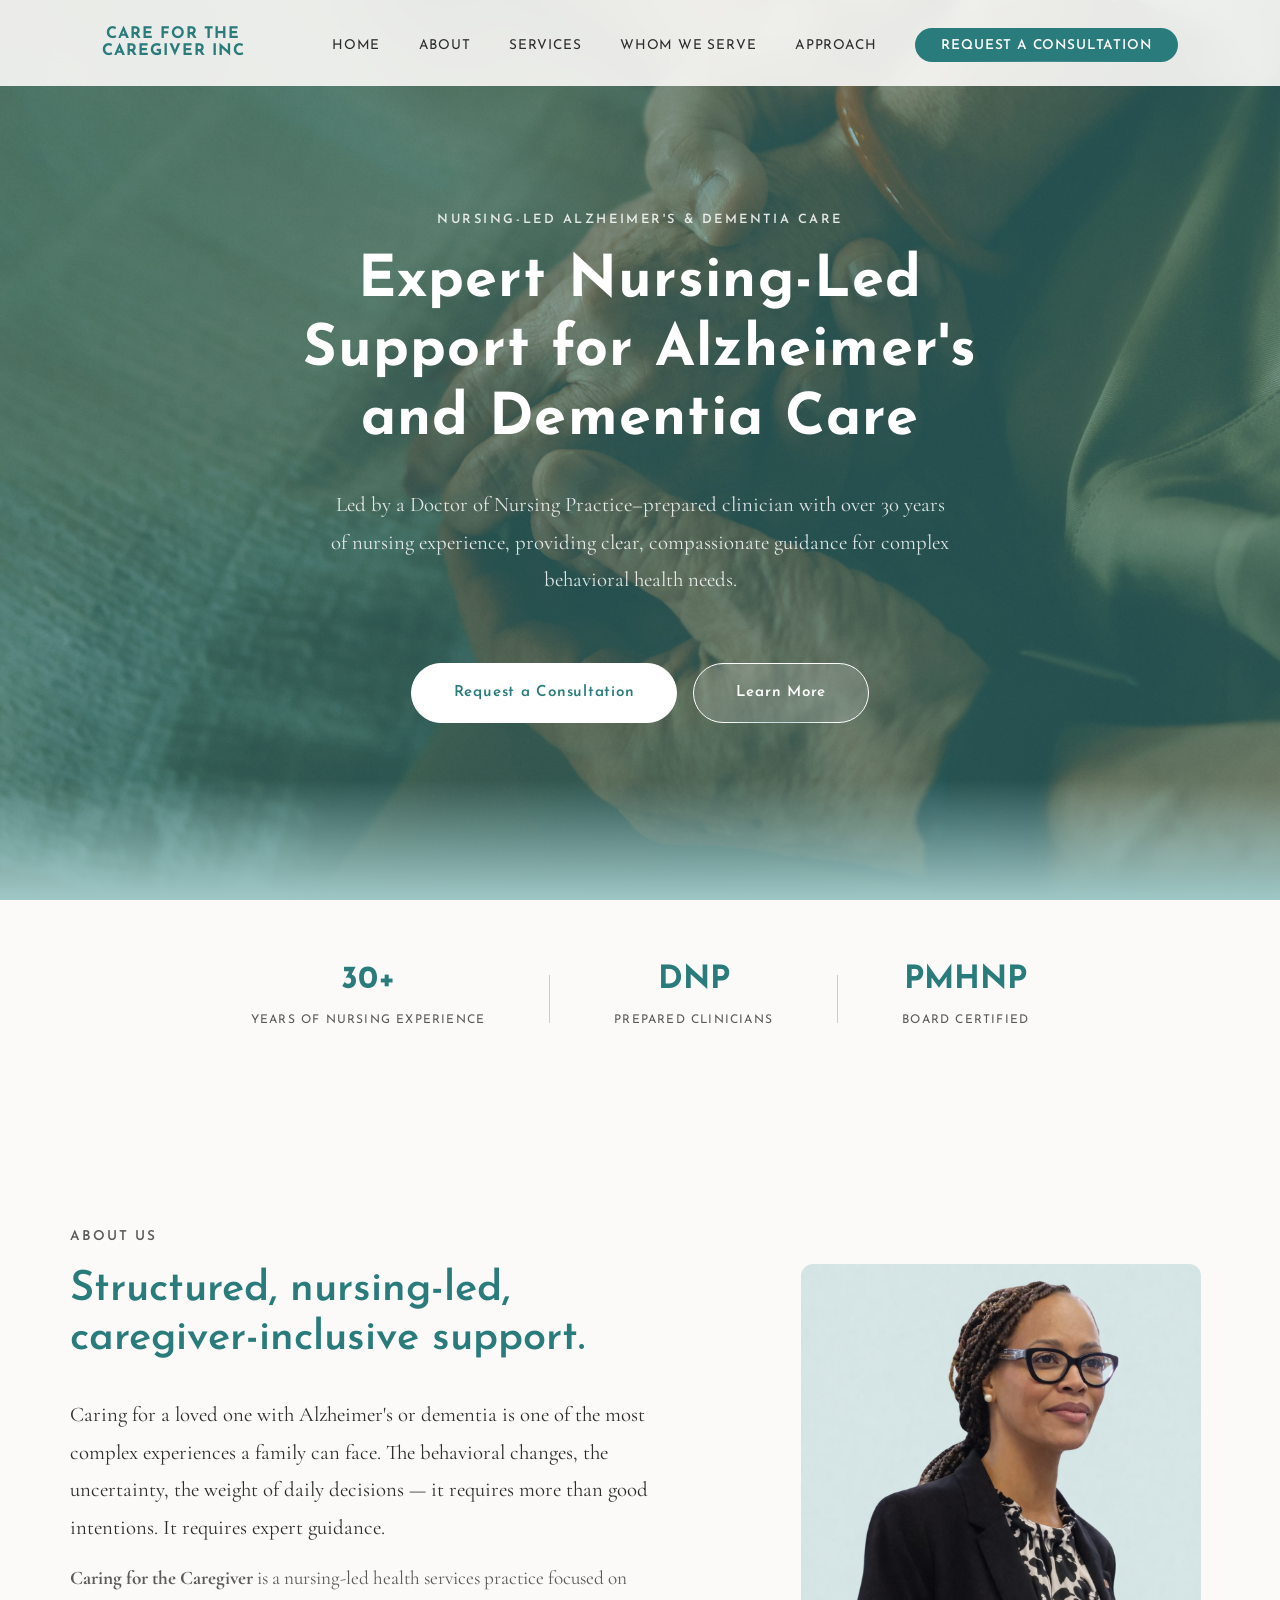
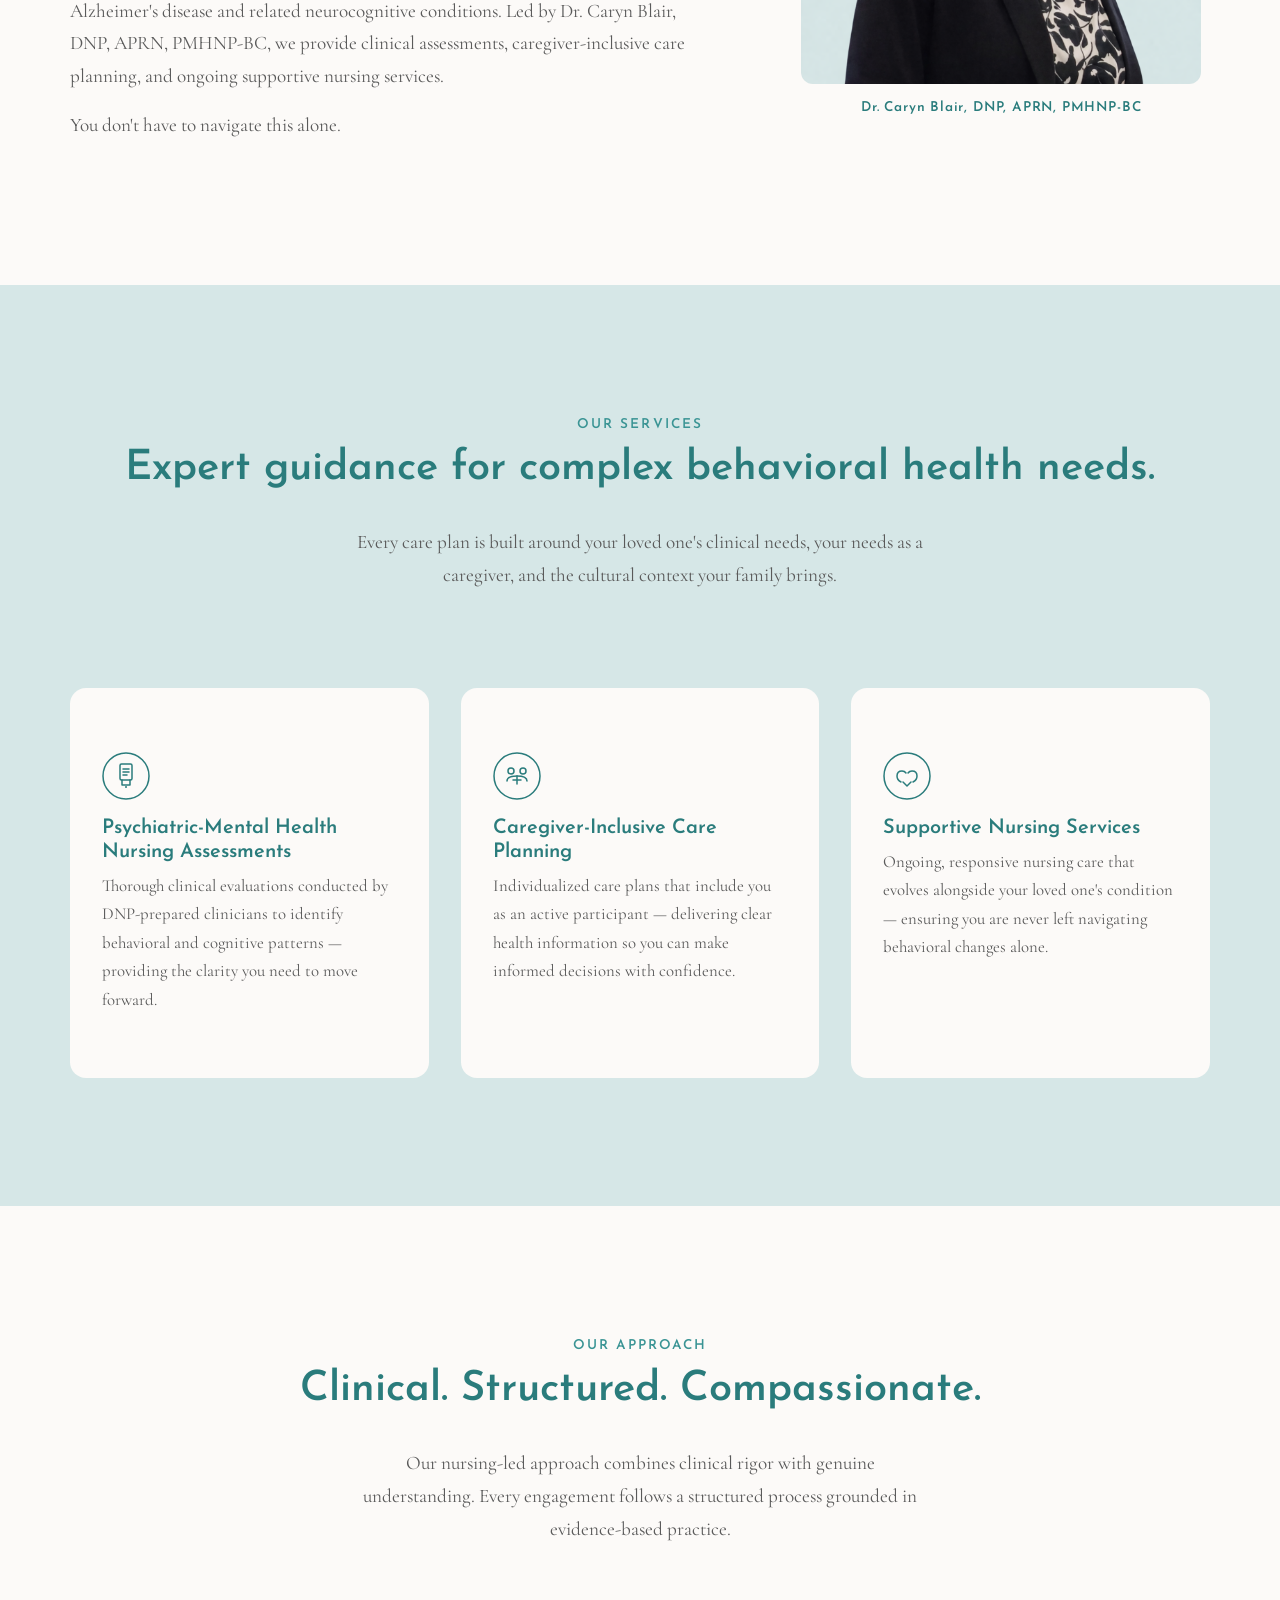
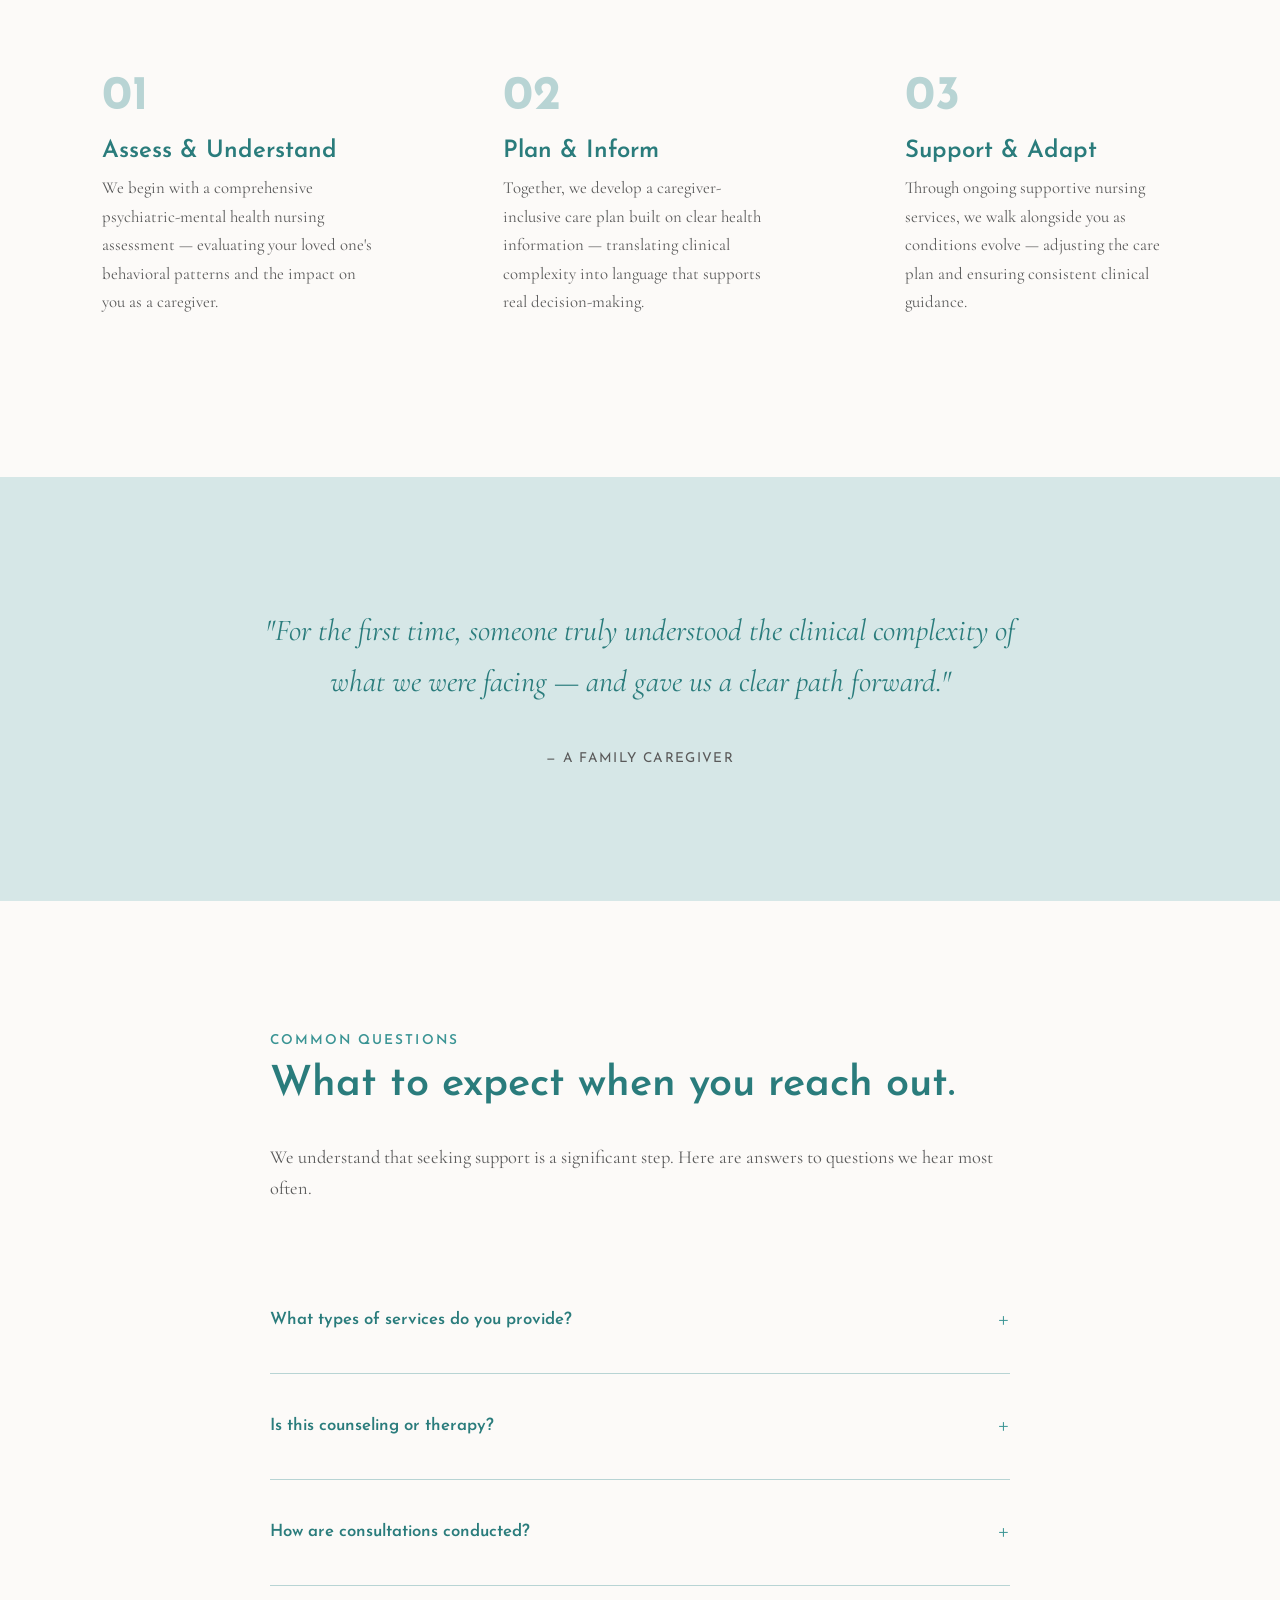
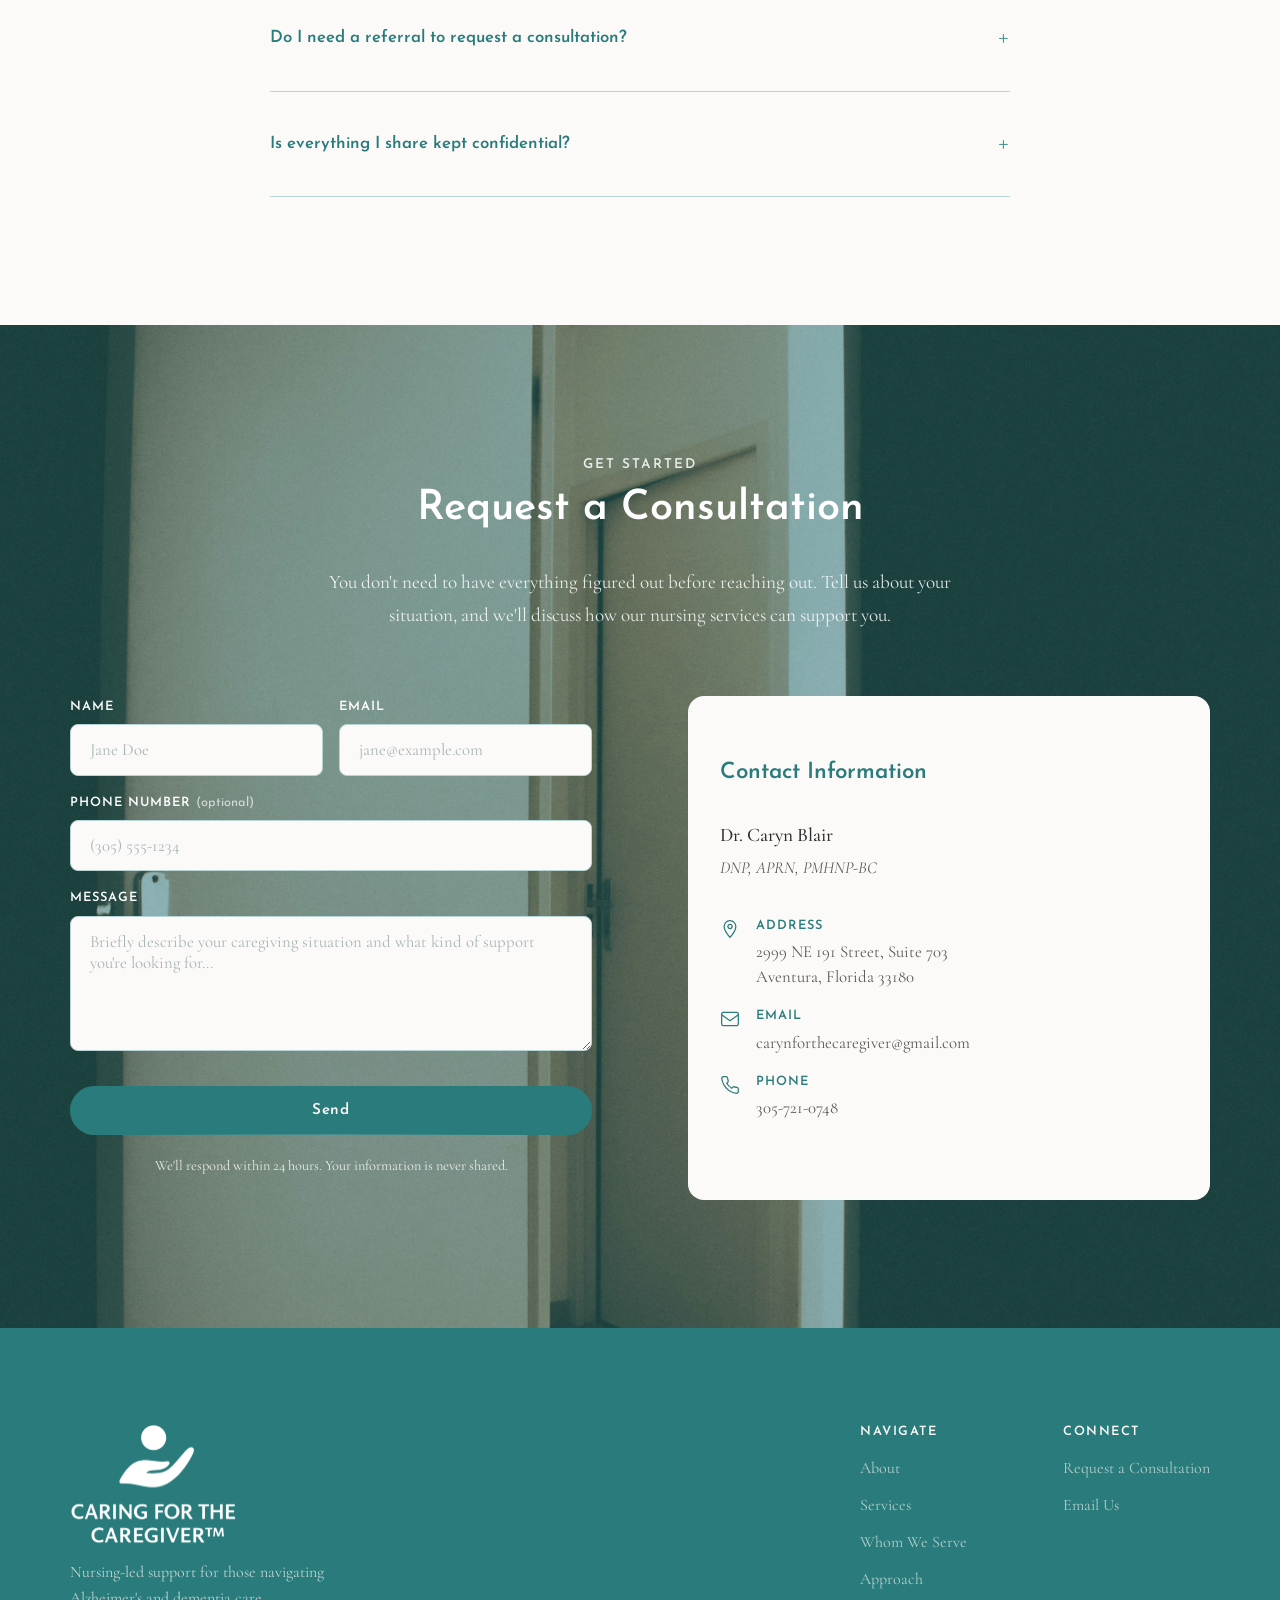
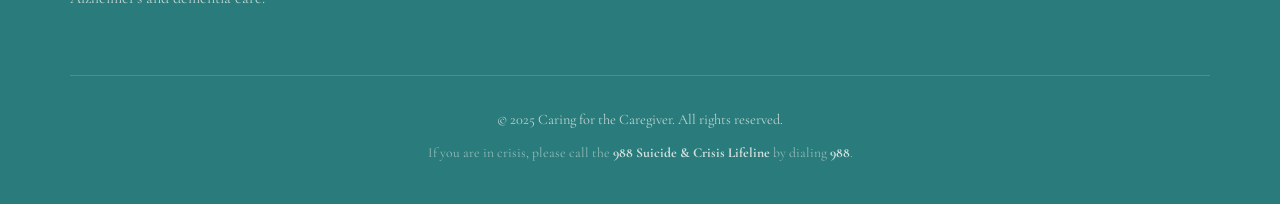
==== commit 65409af5: "Replace logo image with styled text across all pages, expand nav padding, and bold logo Co-Authored-" ====
--- a/index.html
+++ b/index.html
@@ -16,7 +16,7 @@
   <nav class="nav" id="nav">
     <div class="nav__container">
       <a href="index.html" class="nav__logo">
-        <img src="blue logo.png" alt="Caring for the Caregiver logo" class="nav__logo-img">
+        <span class="nav__logo-text">Care For The<br>Caregiver Inc</span>
       </a>
       <button class="nav__toggle" id="navToggle" aria-label="Toggle navigation">
         <span></span>
--- a/styles.css
+++ b/styles.css
@@ -219,15 +219,34 @@
 .nav__container {
   max-width: var(--max-width);
   margin: 0 auto;
-  padding: 0.8rem 2rem;
+  padding: 1.6rem 2rem;
   display: flex;
   align-items: center;
   justify-content: space-between;
 }
 
+.nav__logo {
+  display: flex;
+  flex-direction: column;
+  align-items: center;
+  text-decoration: none;
+}
+
 .nav__logo-img {
   height: 80px;
   width: auto;
+}
+
+.nav__logo-text {
+  font-family: var(--font-heading);
+  font-size: 1rem;
+  font-weight: 700;
+  letter-spacing: 0.06em;
+  line-height: 1.1;
+  text-transform: uppercase;
+  color: var(--teal);
+  text-decoration: none;
+  text-align: center;
 }
 
 .nav__links {
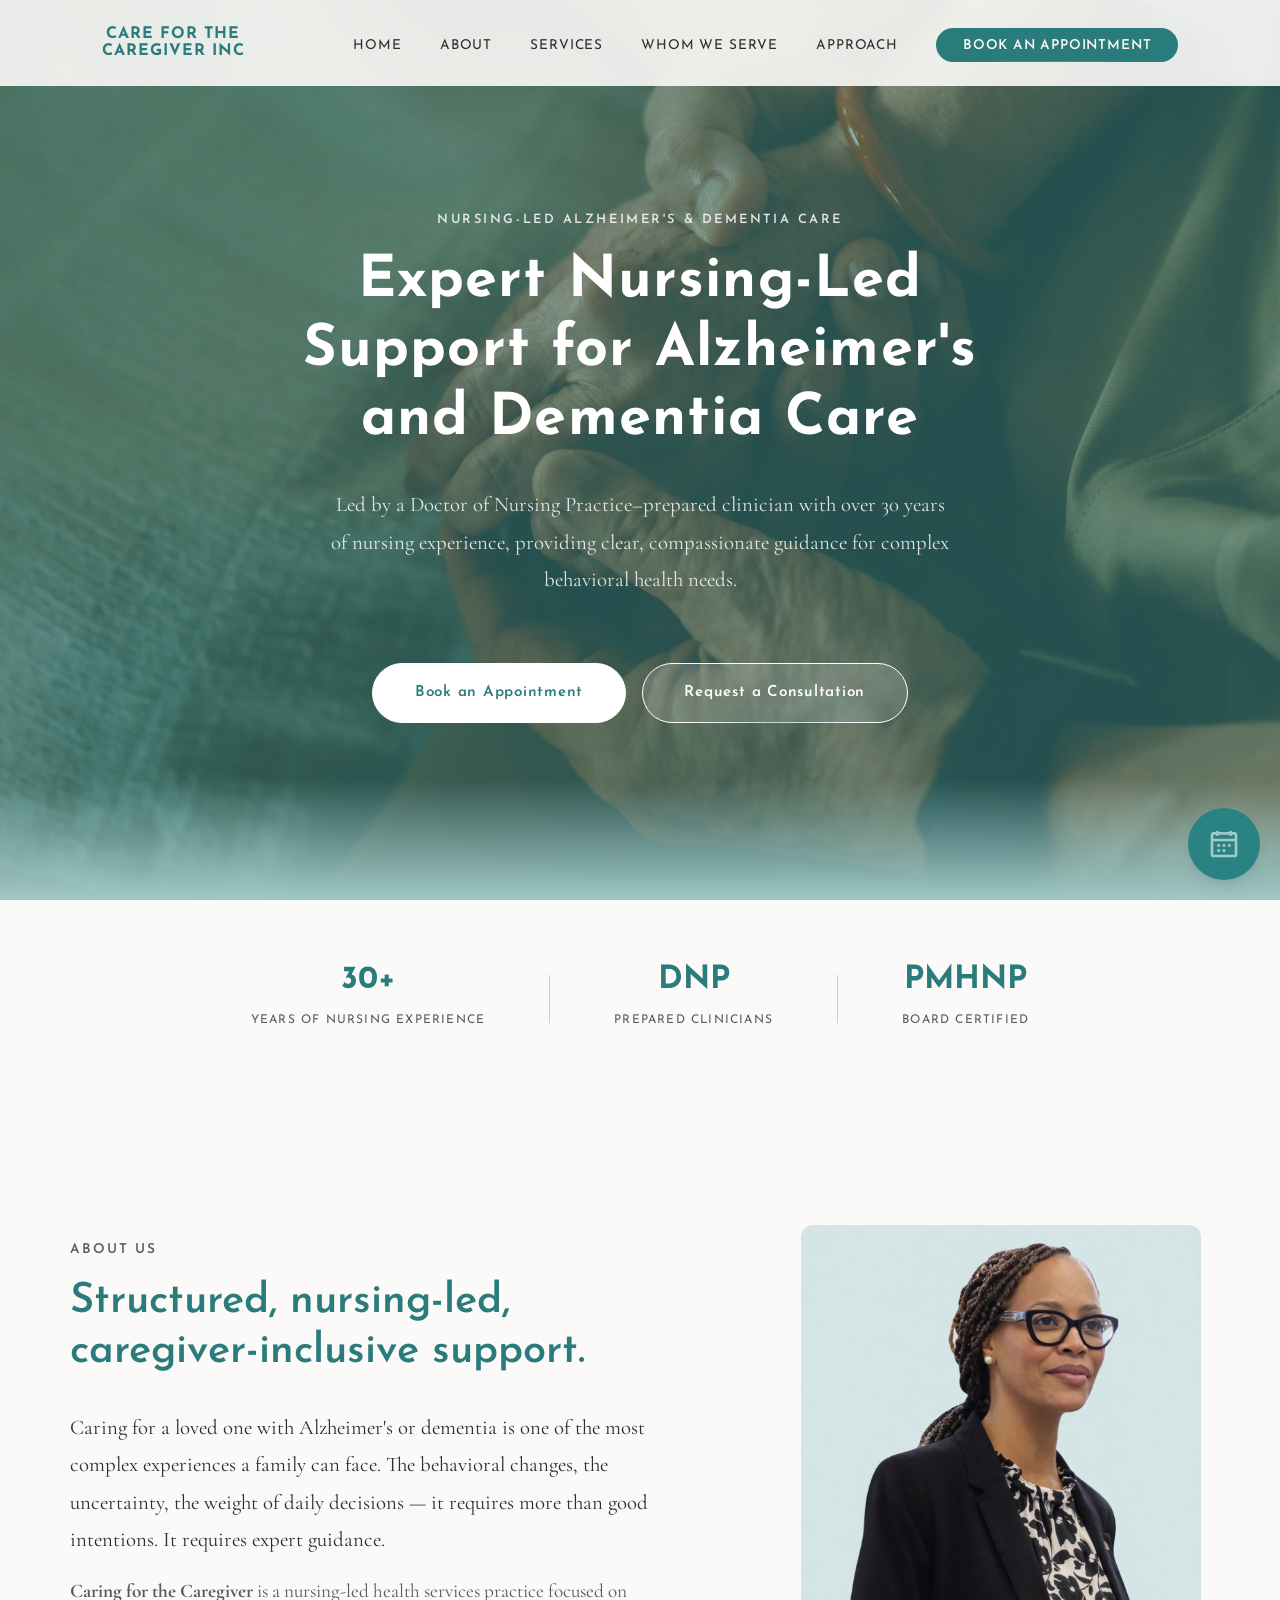
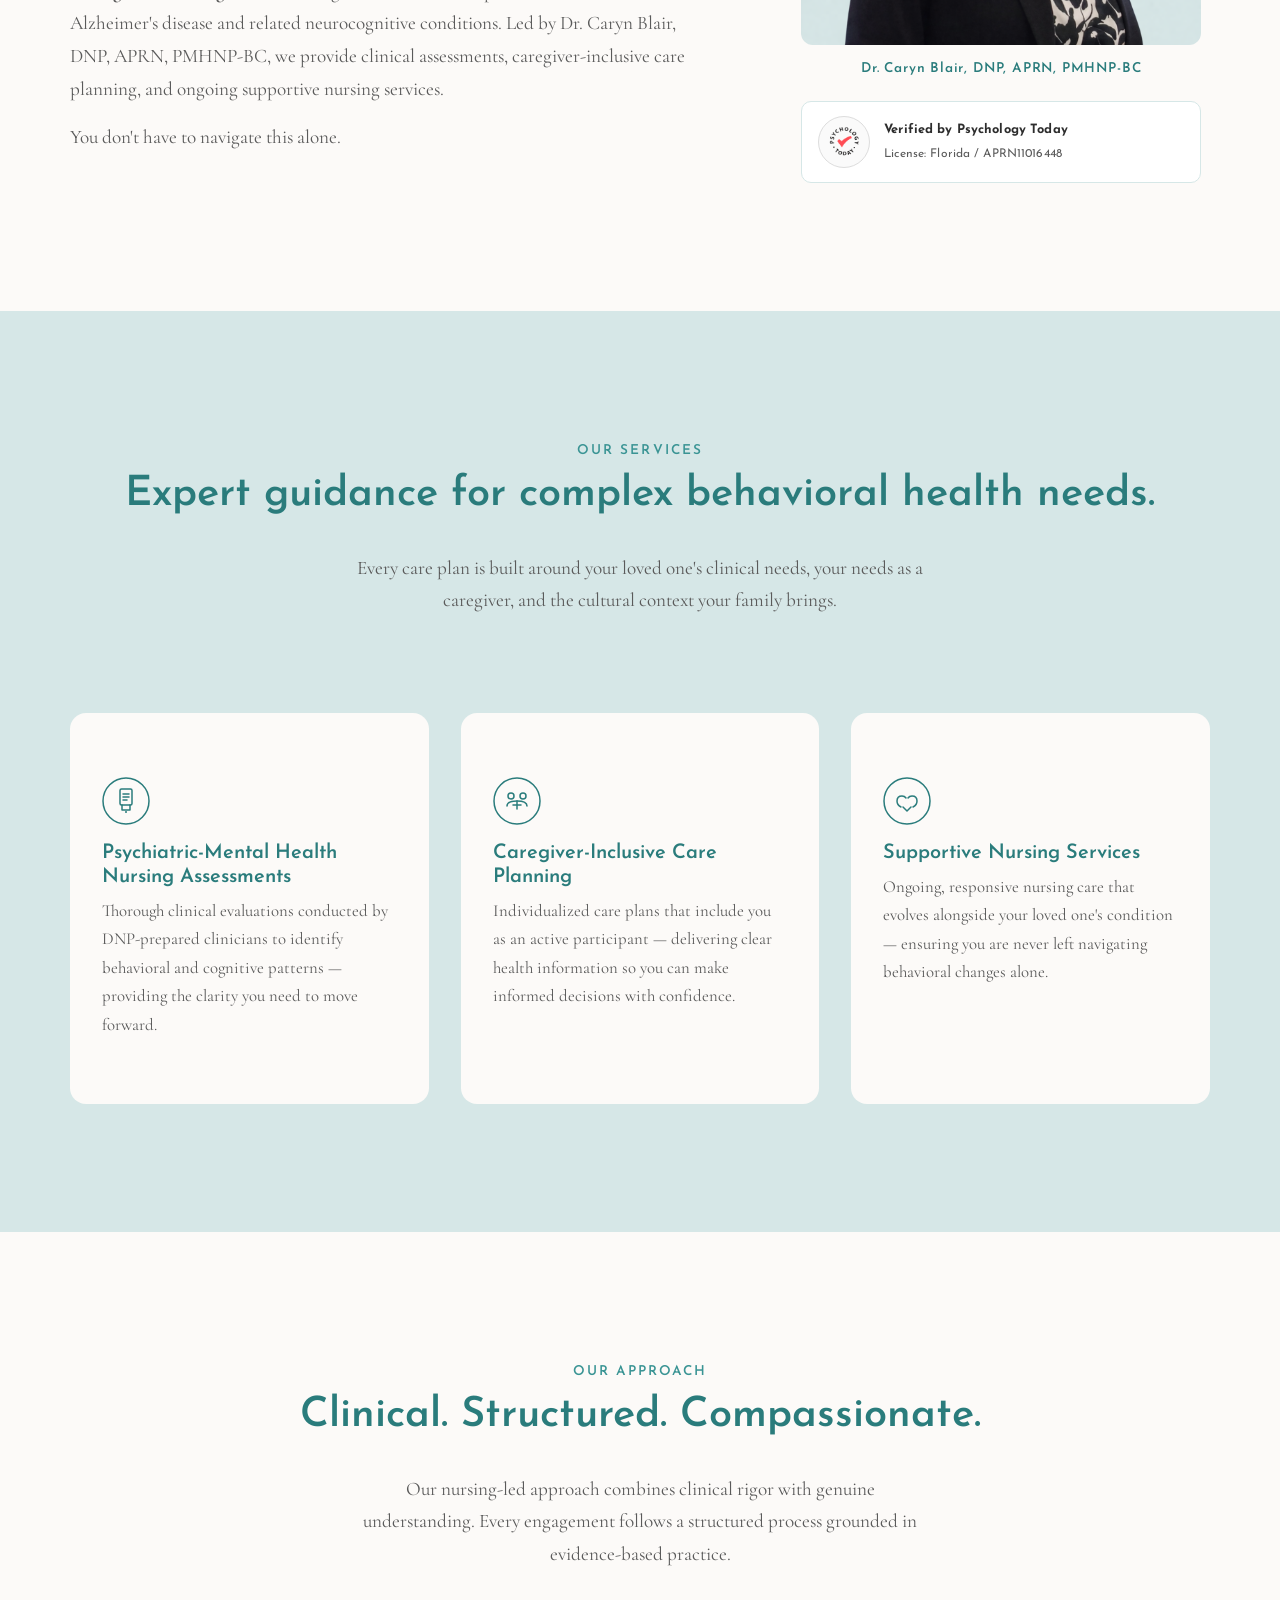
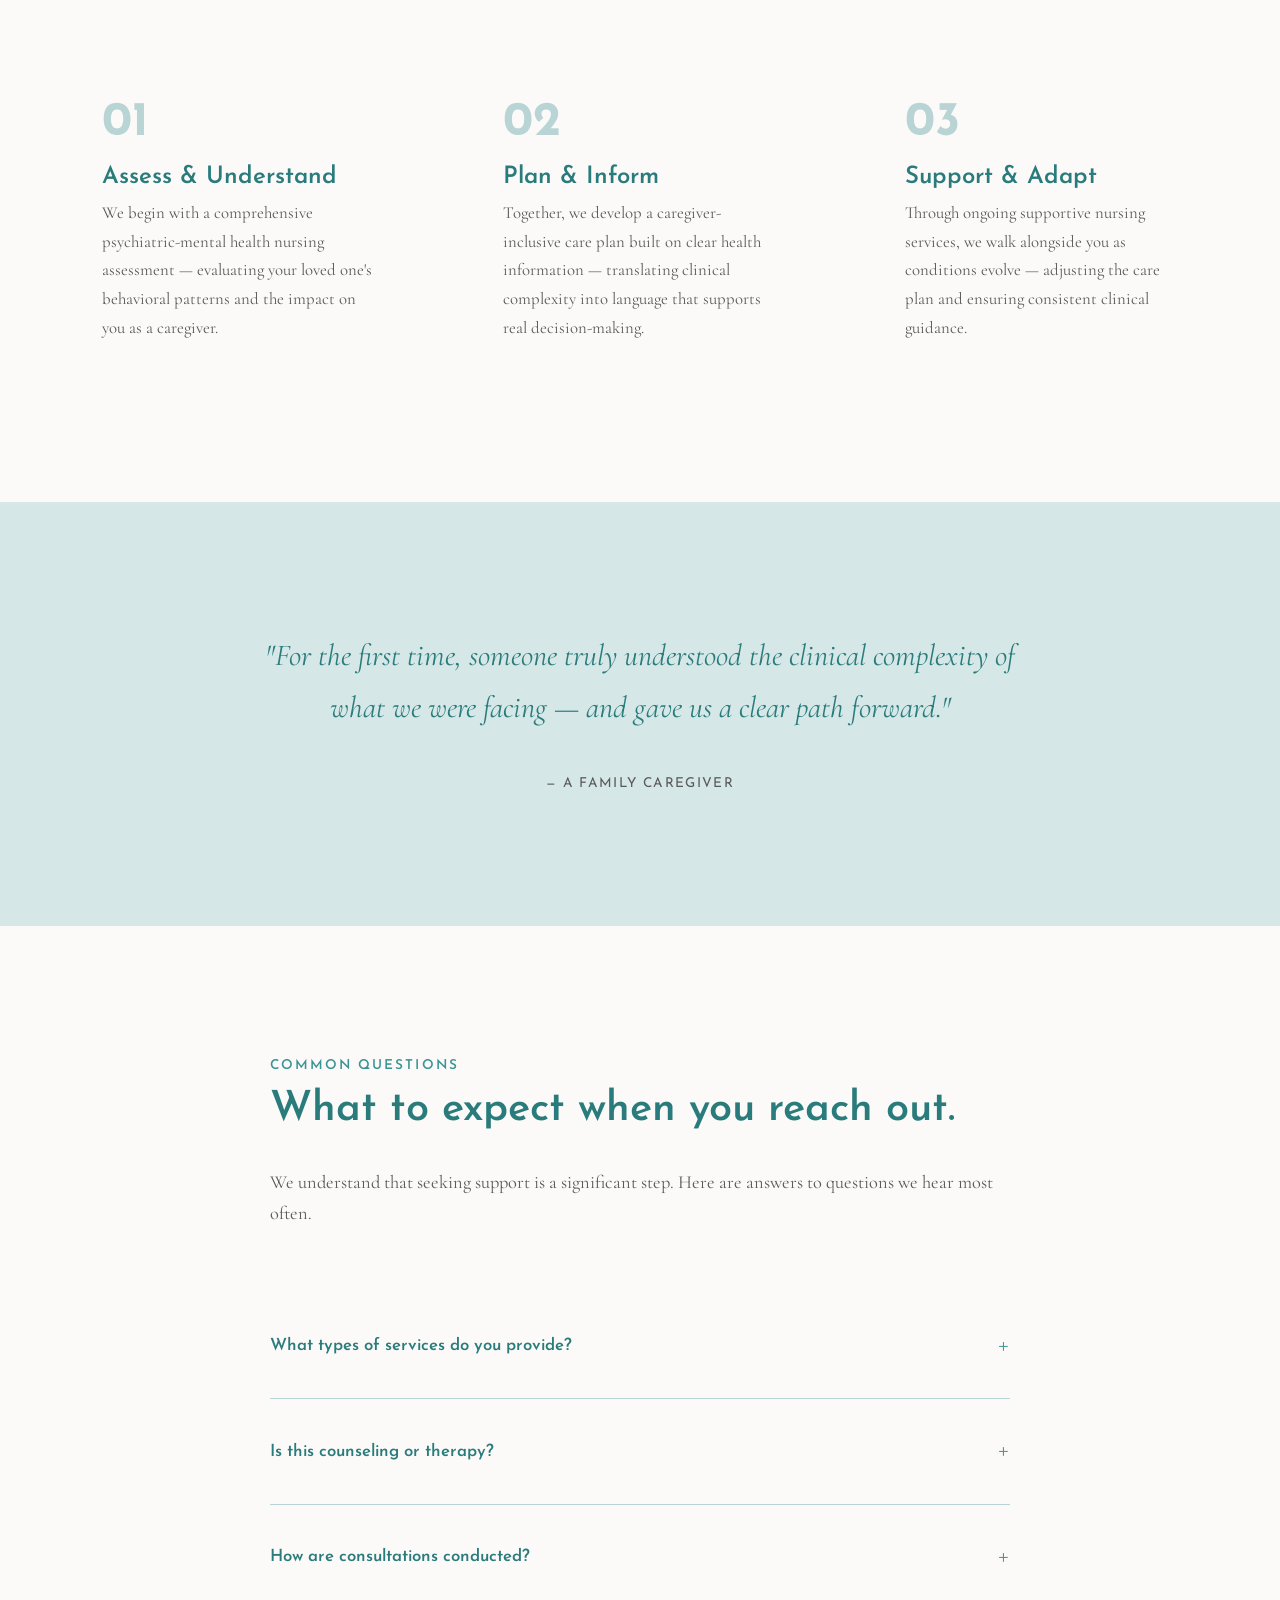
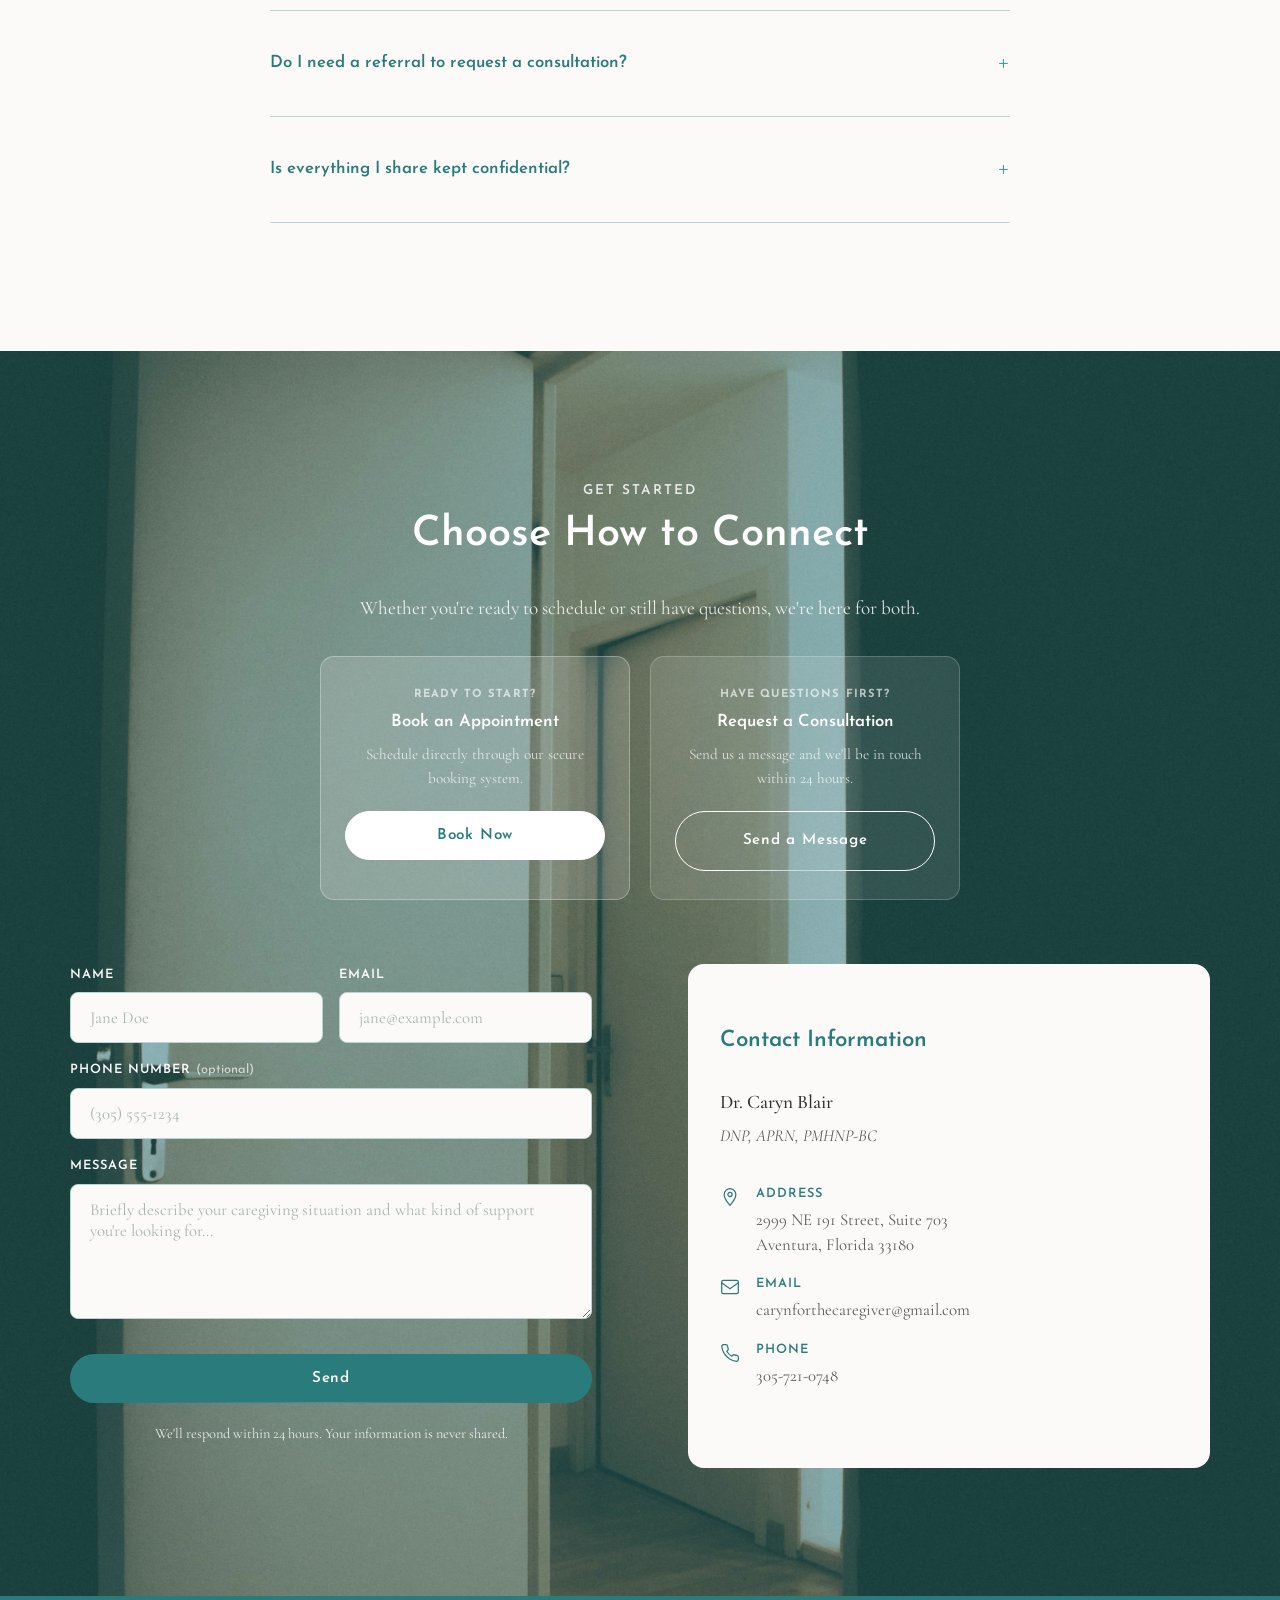
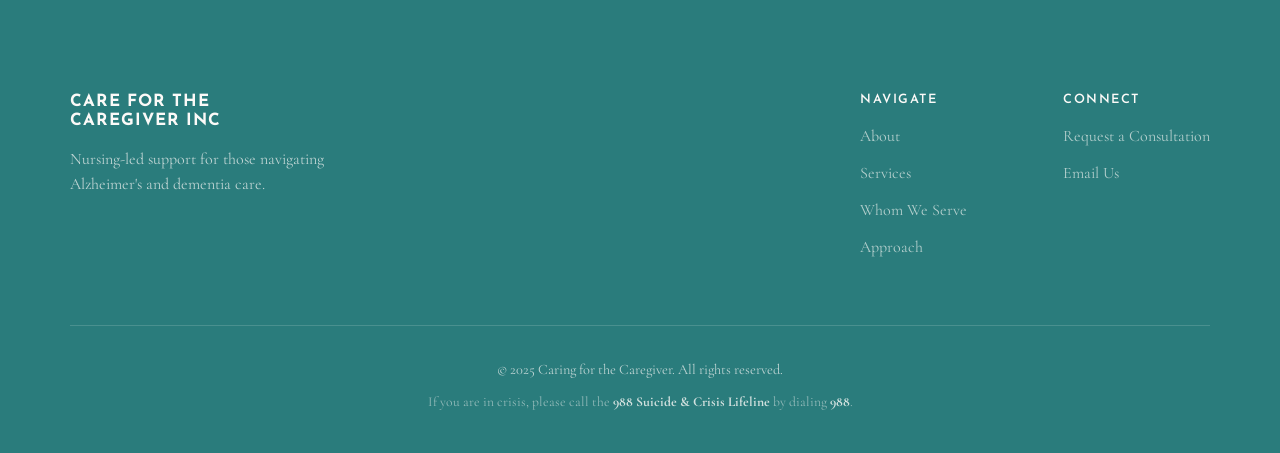
==== commit adadeaaf: "Add dual booking options, Psychology Today badge, and footer logo update - Add Book an Appointment C" ====
--- a/index.html
+++ b/index.html
@@ -29,7 +29,7 @@
         <li><a href="services.html">Services</a></li>
         <li><a href="whom-we-serve.html">Whom We Serve</a></li>
         <li><a href="approach.html">Approach</a></li>
-        <li><a href="#contact" class="nav__cta">Request a Consultation</a></li>
+        <li><a href="#" onclick="openBookingModal(); return false;" class="nav__cta">Book an Appointment</a></li>
       </ul>
     </div>
   </nav>
@@ -44,8 +44,8 @@
         <h1 class="hero__title" style="color: #FFFFFF;">Expert Nursing-Led Support for Alzheimer's and Dementia Care</h1>
         <p class="hero__subtitle" style="color: rgba(255,255,255,0.85);">Led by a Doctor of Nursing Practice–prepared clinician with over 30 years of nursing experience, providing clear, compassionate guidance for complex behavioral health needs.</p>
         <div class="hero__actions">
-          <a href="#contact" class="btn btn--primary" style="background-color: #FFFFFF; color: #2A7C7C; border-color: #FFFFFF;">Request a Consultation</a>
-          <a href="about.html" class="btn btn--ghost" style="color: #FFFFFF; border-color: #FFFFFF; background: rgba(255,255,255,0.15);">Learn More</a>
+          <button onclick="openBookingModal()" class="btn btn--primary" style="background-color: #FFFFFF; color: #2A7C7C; border-color: #FFFFFF; cursor:pointer;">Book an Appointment</button>
+          <a href="#contact" class="btn btn--ghost" style="color: #FFFFFF; border-color: #FFFFFF; background: rgba(255,255,255,0.15);">Request a Consultation</a>
         </div>
       </div>
     </div>
@@ -85,6 +85,17 @@
       <div class="about__visual" style="flex-direction: column; align-items: center;">
         <img src="4 (2).png" alt="Dr. Caryn Blair" style="width: 100%; max-width: 400px; height: 420px; object-fit: cover; border-radius: 12px;">
         <p style="font-family: var(--font-heading); font-size: 0.85rem; font-weight: 600; letter-spacing: 0.06em; color: var(--teal); text-align: center; margin-top: 0.75rem;">Dr. Caryn Blair, DNP, APRN, PMHNP-BC</p>
+        <div style="margin-top: 1.25rem; width: 100%; max-width: 400px;">
+          <div style="display: flex; align-items: center; gap: 0.875rem; background: var(--white); border: 1px solid var(--mist); border-radius: 10px; padding: 0.875rem 1rem;">
+            <div style="flex-shrink: 0; width: 52px; height: 52px; border-radius: 50%; border: 1.5px solid #ddd; display: flex; align-items: center; justify-content: center; background: #fafafa; overflow: hidden;">
+              <img src="A93DC1F5-13EF-4F61-833D-986F493040A1.png" alt="Psychology Today verified" style="width: 44px; height: 44px; object-fit: contain; border-radius: 50%;">
+            </div>
+            <div>
+              <p style="font-family: var(--font-heading); font-size: 0.8rem; font-weight: 700; color: var(--text); letter-spacing: 0.01em; margin-bottom: 0.2rem;">Verified by Psychology Today</p>
+              <p style="font-family: var(--font-heading); font-size: 0.75rem; color: var(--text-light); letter-spacing: 0.01em;">License: Florida / APRN11016448</p>
+            </div>
+          </div>
+        </div>
       </div>
     </div>
   </section>
@@ -223,10 +234,25 @@
     <div style="position: absolute; inset: 0; background: rgba(46,139,138,0.40); z-index: 1;"></div>
     <div class="contact__container" style="position: relative; z-index: 2;">
       <p class="section__eyebrow" style="text-align:center; color: rgba(255,255,255,0.85);">Get Started</p>
-      <h2 class="section__title" style="text-align:center; color: #FFFFFF;">Request a Consultation</h2>
-      <p class="contact__text" style="text-align:center; max-width:640px; margin:0 auto var(--space-lg); color: rgba(255,255,255,0.85);">You don't need to have everything figured out before reaching out. Tell us about your situation, and we'll discuss how our nursing services can support you.</p>
-
-      <div class="contact__layout">
+      <h2 class="section__title" style="text-align:center; color: #FFFFFF;">Choose How to Connect</h2>
+      <p class="contact__text" style="text-align:center; max-width:600px; margin:0 auto var(--space-md); color: rgba(255,255,255,0.85);">Whether you're ready to schedule or still have questions, we're here for both.</p>
+
+      <div style="display:grid; grid-template-columns:1fr 1fr; gap:1.25rem; max-width:640px; margin:0 auto var(--space-lg);">
+        <div style="background:rgba(255,255,255,0.15); border:1px solid rgba(255,255,255,0.3); border-radius:14px; padding:1.75rem 1.5rem; text-align:center;">
+          <p style="font-family:var(--font-heading); font-size:0.7rem; font-weight:700; letter-spacing:0.1em; text-transform:uppercase; color:rgba(255,255,255,0.65); margin-bottom:0.5rem;">Ready to start?</p>
+          <h3 style="font-family:var(--font-heading); font-size:1.05rem; color:#fff; margin-bottom:0.6rem; line-height:1.2;">Book an Appointment</h3>
+          <p style="font-size:0.95rem; color:rgba(255,255,255,0.75); margin-bottom:1.25rem; line-height:1.6;">Schedule directly through our secure booking system.</p>
+          <button onclick="openBookingModal()" class="btn btn--primary" style="background:#fff; color:var(--teal); border-color:#fff; width:100%;">Book Now</button>
+        </div>
+        <div style="background:rgba(255,255,255,0.1); border:1px solid rgba(255,255,255,0.2); border-radius:14px; padding:1.75rem 1.5rem; text-align:center;">
+          <p style="font-family:var(--font-heading); font-size:0.7rem; font-weight:700; letter-spacing:0.1em; text-transform:uppercase; color:rgba(255,255,255,0.65); margin-bottom:0.5rem;">Have questions first?</p>
+          <h3 style="font-family:var(--font-heading); font-size:1.05rem; color:#fff; margin-bottom:0.6rem; line-height:1.2;">Request a Consultation</h3>
+          <p style="font-size:0.95rem; color:rgba(255,255,255,0.75); margin-bottom:1.25rem; line-height:1.6;">Send us a message and we'll be in touch within 24 hours.</p>
+          <a href="#consultationForm" class="btn btn--ghost" style="color:#fff; border-color:#fff; background:transparent; width:100%; display:block;">Send a Message</a>
+        </div>
+      </div>
+
+      <div id="consultationForm" class="contact__layout">
         <div class="contact__content">
           <form class="contact__form" id="contactForm" style="--label-color: #FFFFFF;">
             <div class="form__group">
@@ -295,7 +321,7 @@
     <div class="footer__container">
       <div class="footer__top">
         <div class="footer__brand">
-          <img src="white logo.png" alt="Caring for the Caregiver" class="footer__logo">
+          <span class="footer__logo-text">Care For The<br>Caregiver Inc</span>
           <p class="footer__tagline">Nursing-led support for those navigating Alzheimer's and dementia care.</p>
         </div>
         <div class="footer__links">
@@ -321,5 +347,6 @@
   </footer>
 
   <script src="script.js"></script>
+  <script>(function(){let t=document.createElement("style");t.innerText=".booking-button{background-color:#2A7C7C;color:white;position:fixed;bottom:1.25rem;right:1.25rem;width:4.5rem;height:4.5rem;padding:1.25rem;display:flex;align-items:center;justify-content:center;border-radius:9999px;box-shadow:0 10px 15px -3px rgba(0,0,0,0.1),0 4px 6px -2px rgba(0,0,0,0.05);cursor:pointer;border:none}.booking-button:hover{background-color:#1E5F5F}.booking-button:focus{outline:none;outline:2px solid rgba(107,114,128,0.5)}",document.head.appendChild(t);let n=document.createElement("div");n.innerHTML='<div id="iframeContainer" style="display:none;position:fixed;top:0;left:0;width:100%;height:100%;background:rgba(0,0,0,0.5);z-index:1000"><div style="position:relative;width:90%;height:90%;margin:2% auto;background:white;border-radius:8px;overflow:hidden"><iframe id="bookingIframe" style="width:100%;height:100%;border:none"></iframe></div></div><button class="booking-button" id="bookingButton"><svg version="1.1" fill="currentColor" xmlns="http://www.w3.org/2000/svg" x="0" y="0" viewBox="0 0 24 24" xml:space="preserve"><path class="st0" d="M20 3h-2c0-.6-.4-1-1-1s-1 .4-1 1H8c0-.6-.4-1-1-1s-1 .4-1 1H4c-1.1 0-2 .9-2 2v15c0 1.1.9 2 2 2h16c1.1 0 2-.9 2-2V5c0-1.1-.9-2-2-2zm0 17H4V10h16v10zm0-12H4V5h2c0 .6.4 1 1 1s1-.4 1-1h8c0 .6.4 1 1 1s1-.4 1-1h2v3z"/><path class="st0" d="M7 12h2v2H7zm4 0h2v2h-2zm4 0h2v2h-2zm-8 4h2v2H7zm4 0h2v2h-2z"/></svg></button>',document.body.appendChild(n),document.getElementById("bookingButton").addEventListener("click",function(){let e=document.getElementById("iframeContainer"),o=document.getElementById("bookingIframe");o.src="https://d2oe0ra32qx05a.cloudfront.net/?practiceKey=k_1_111016",e.style.display="block"}),document.getElementById("iframeContainer").addEventListener("click",function(e){if(e.target===this)this.style.display="none"})})();</script>
 </body>
 </html>
--- a/styles.css
+++ b/styles.css
@@ -953,6 +953,19 @@
   margin-bottom: var(--space-sm);
 }
 
+.footer__logo-text {
+  font-family: var(--font-heading);
+  font-size: 1.05rem;
+  font-weight: 700;
+  letter-spacing: 0.06em;
+  line-height: 1.15;
+  text-transform: uppercase;
+  color: var(--cream);
+  text-decoration: none;
+  display: block;
+  margin-bottom: var(--space-sm);
+}
+
 .footer__tagline {
   font-size: 1rem;
   max-width: 280px;
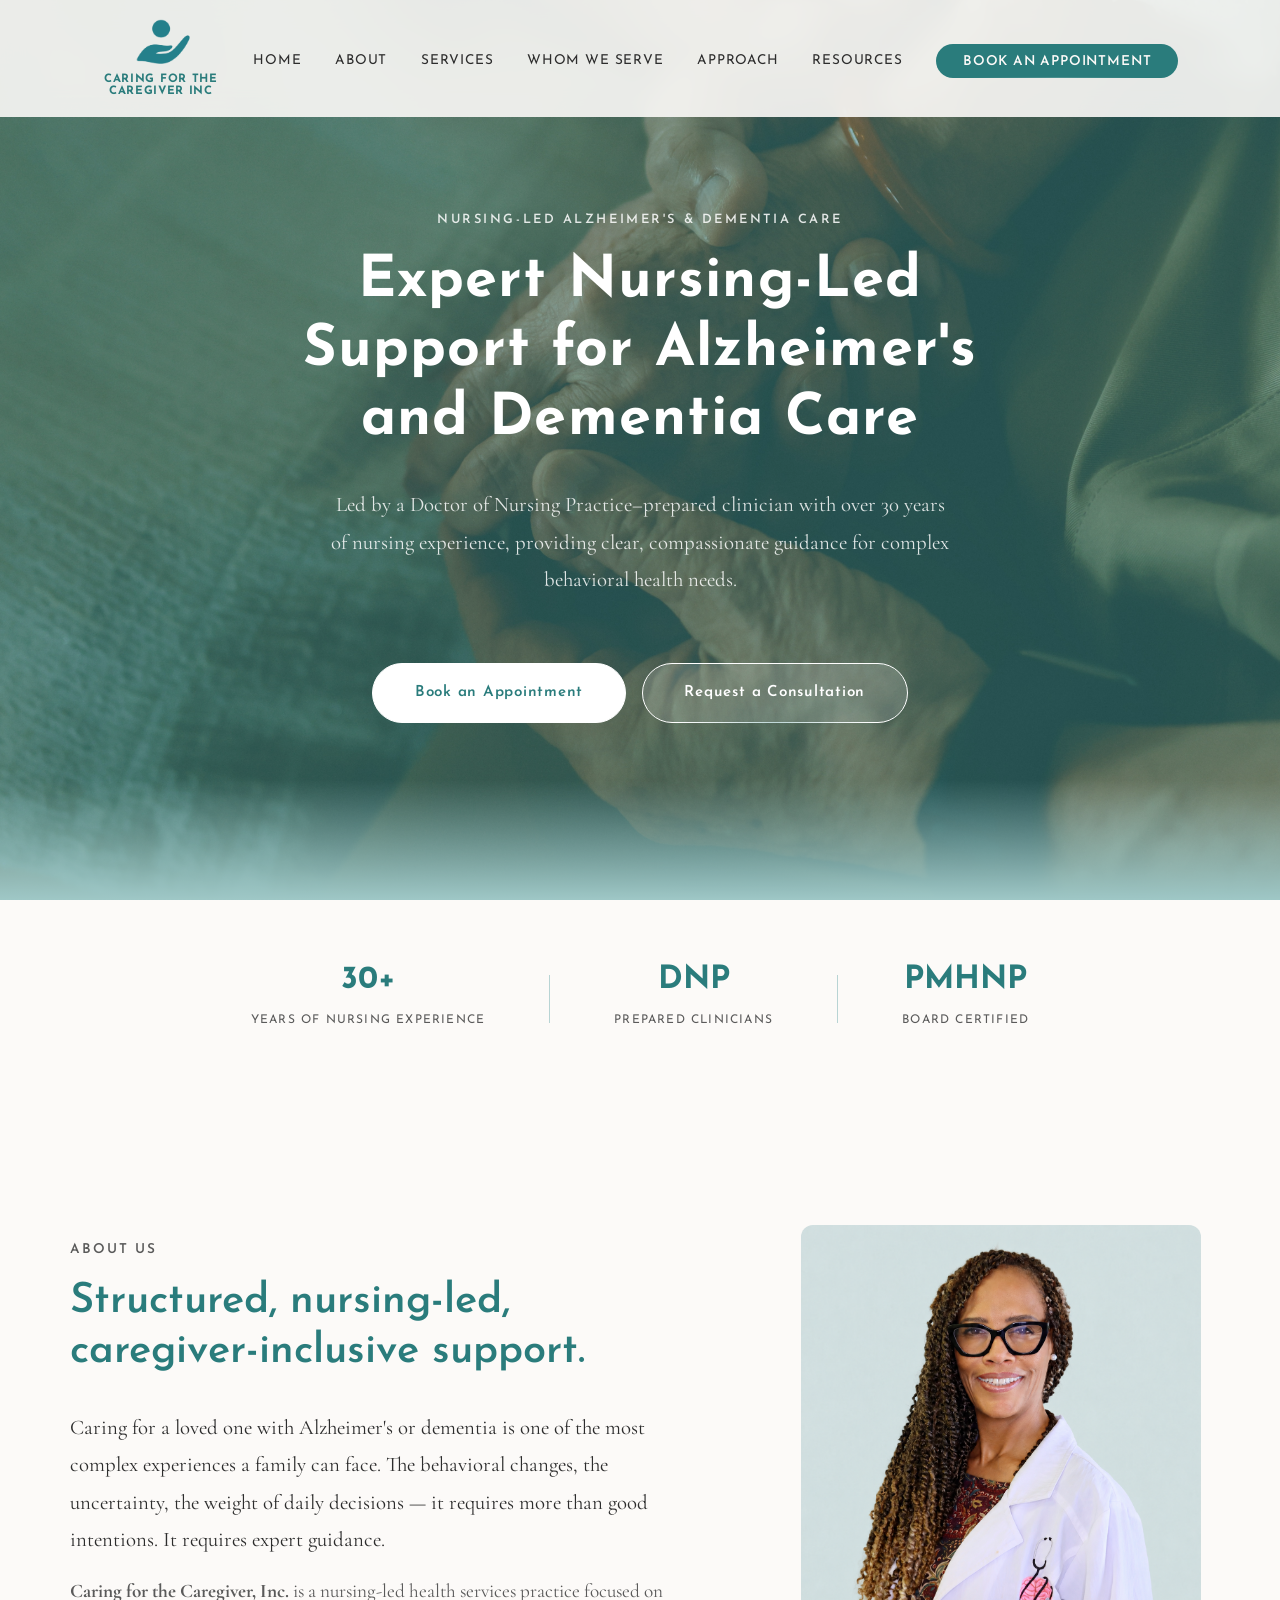
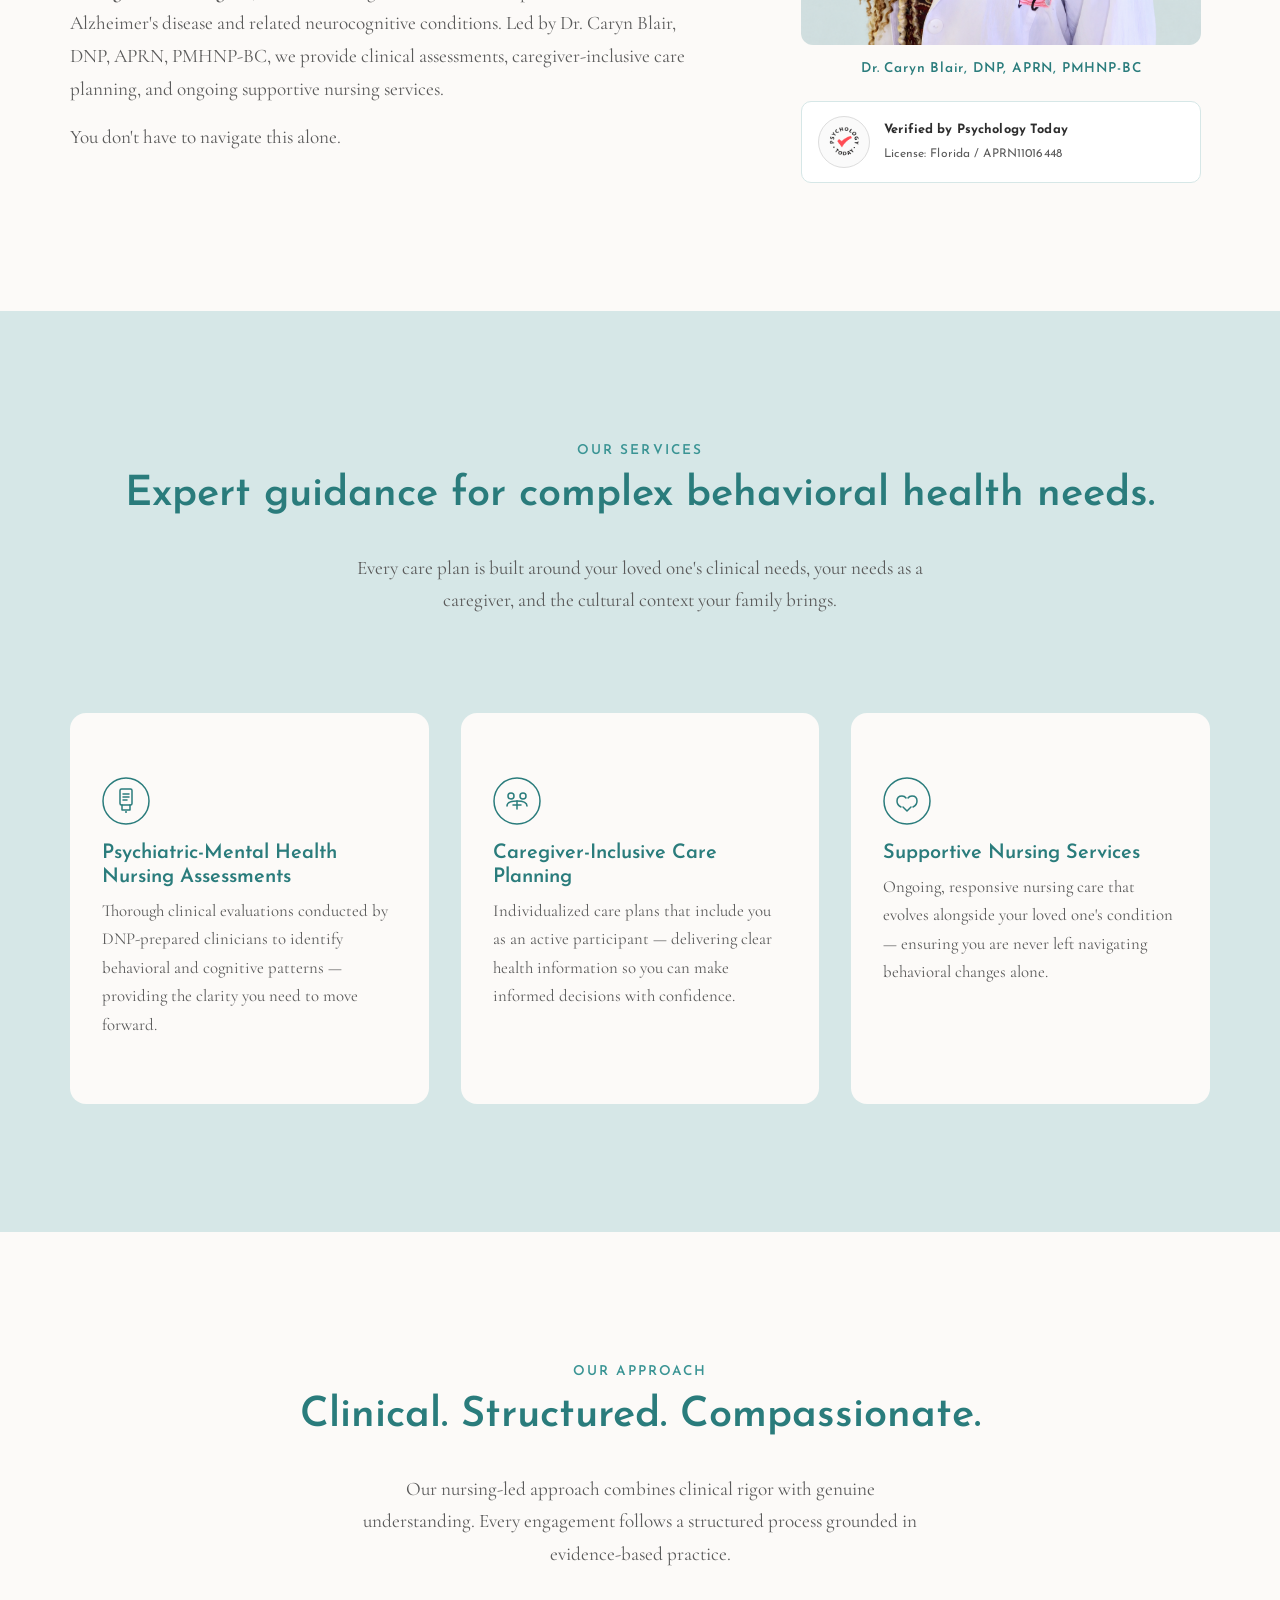
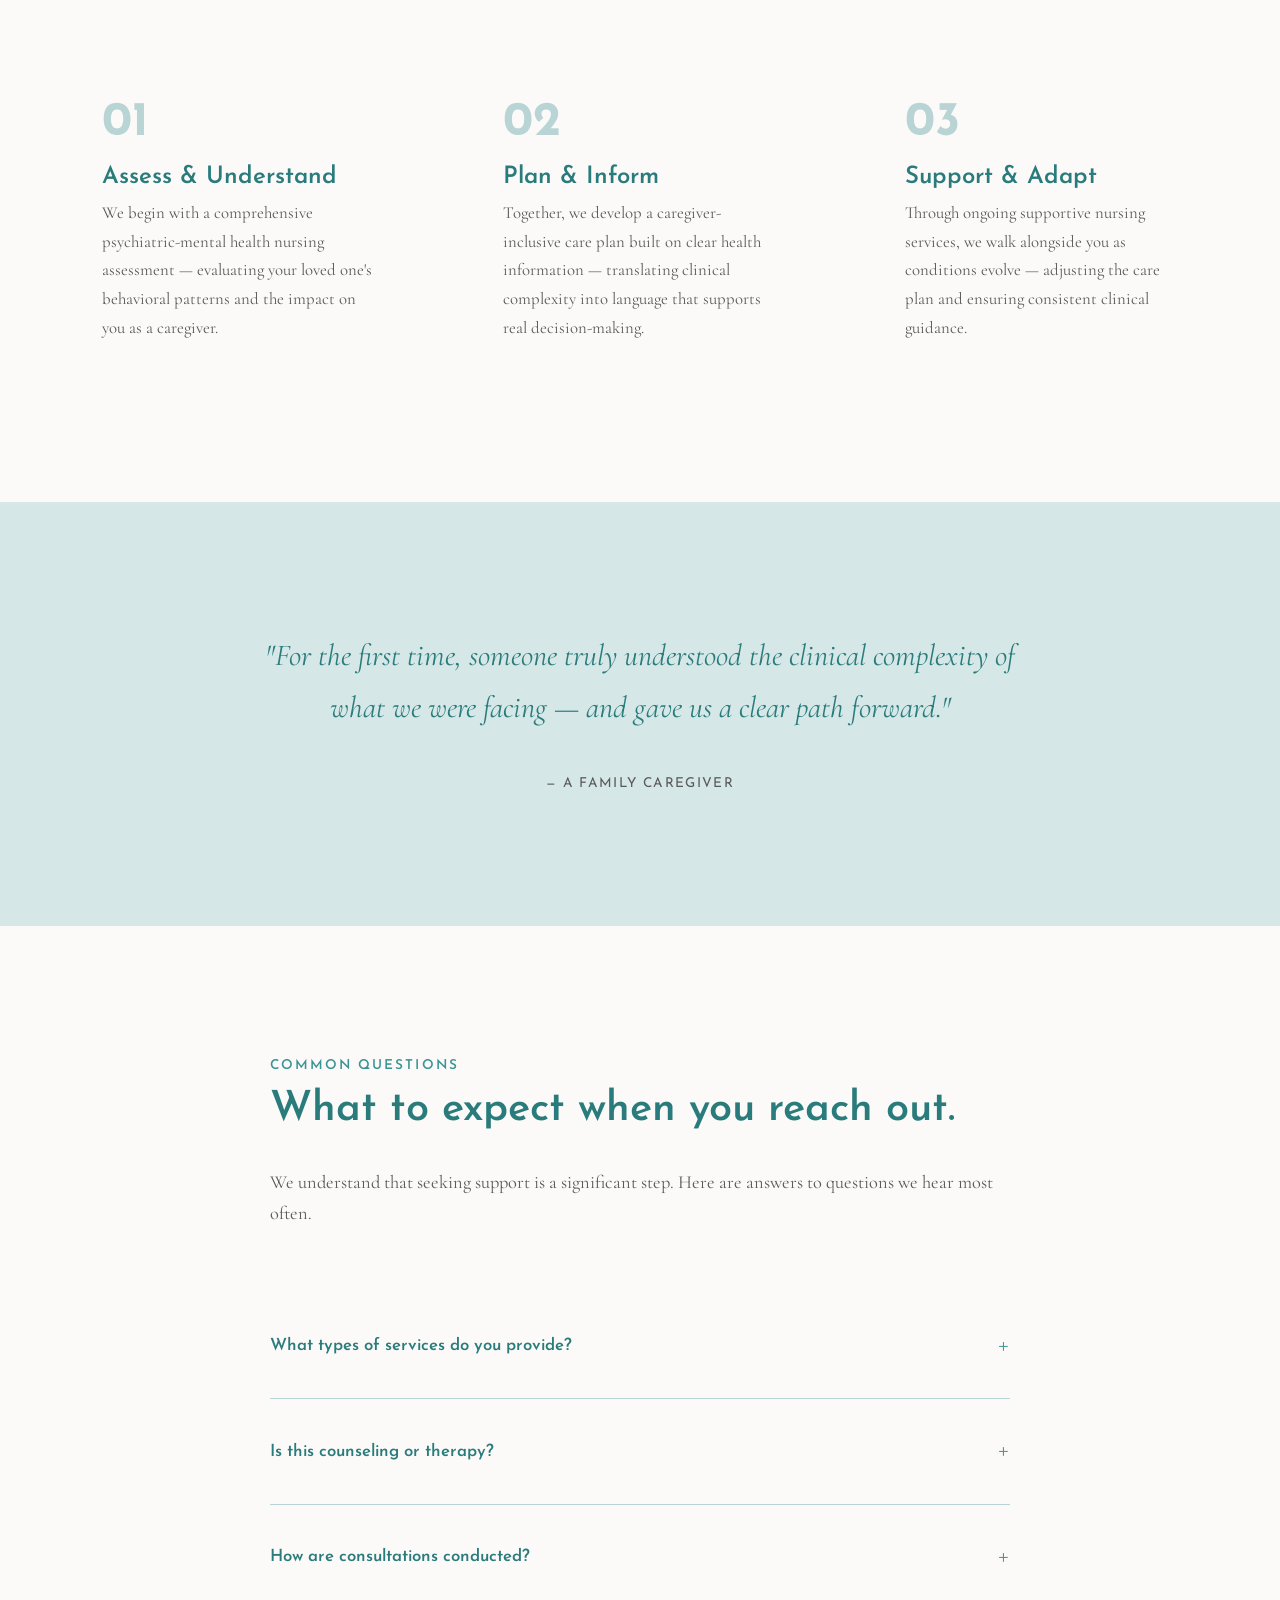
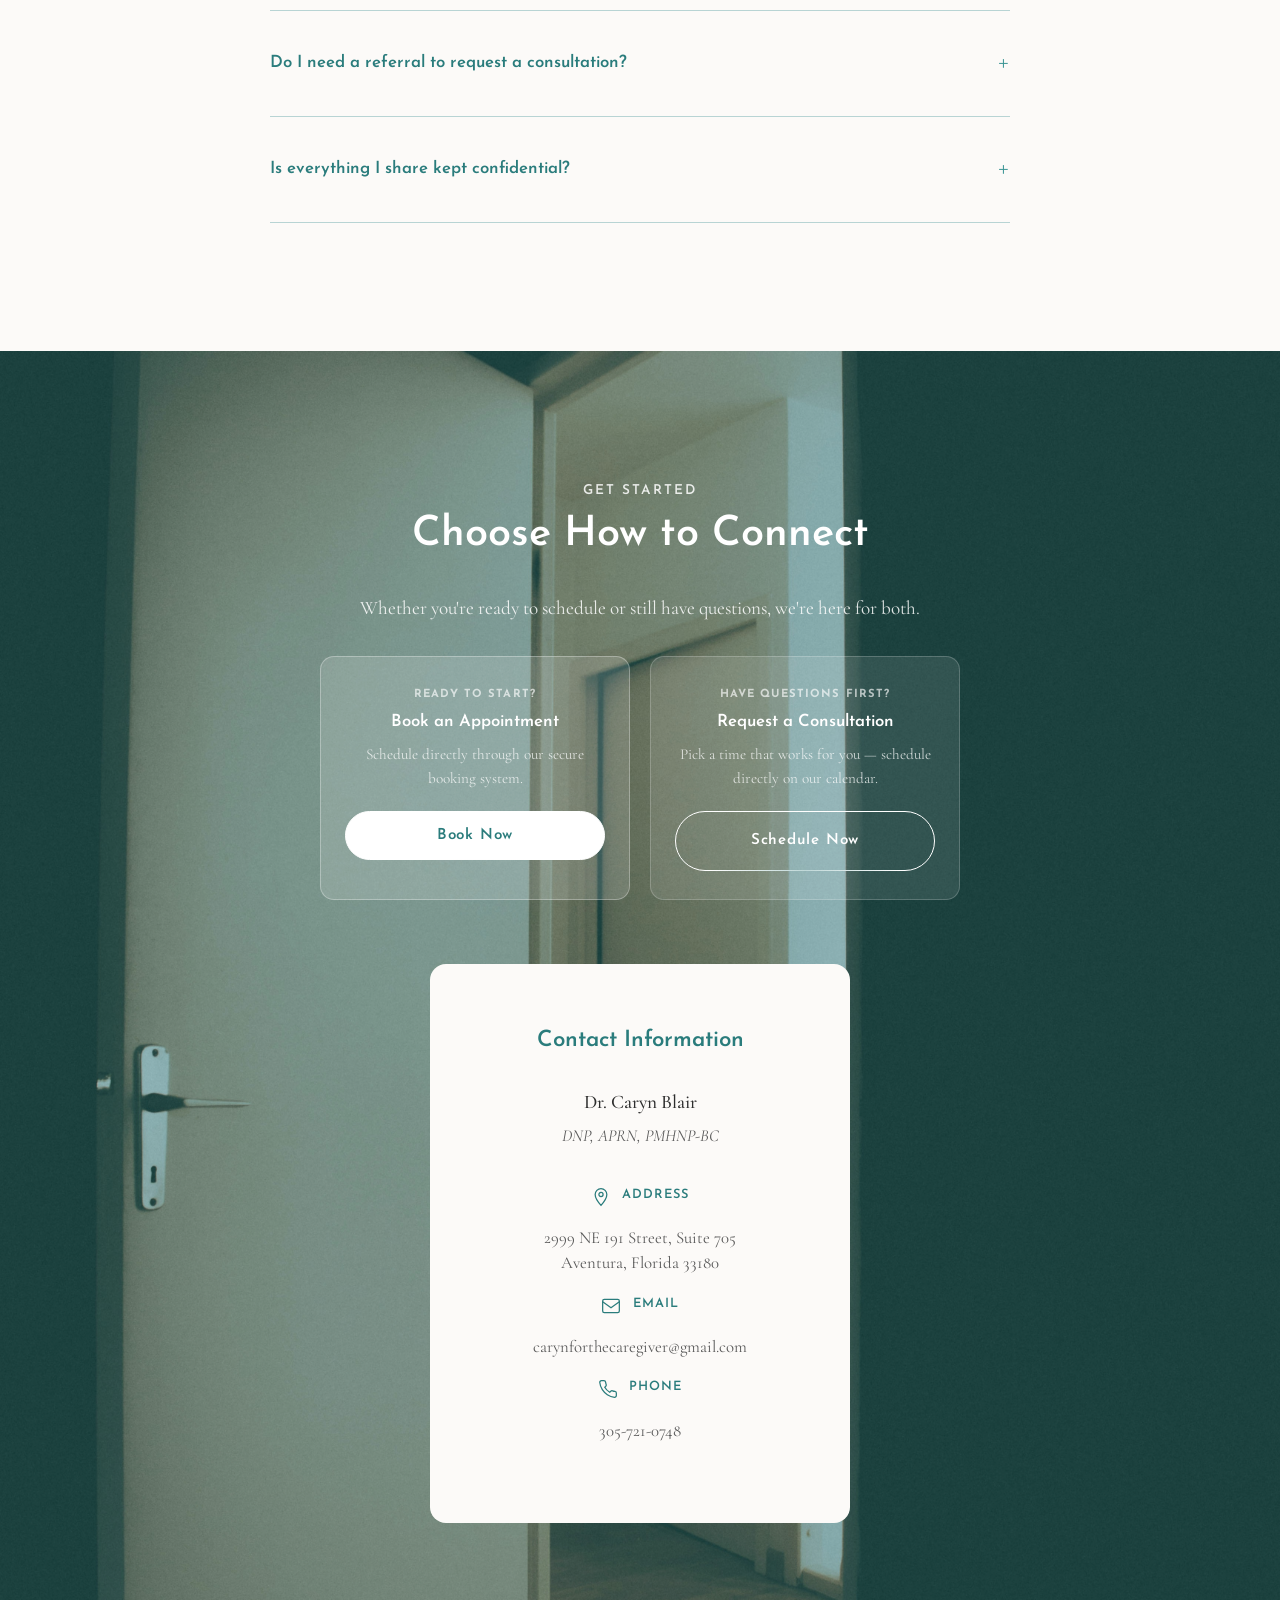
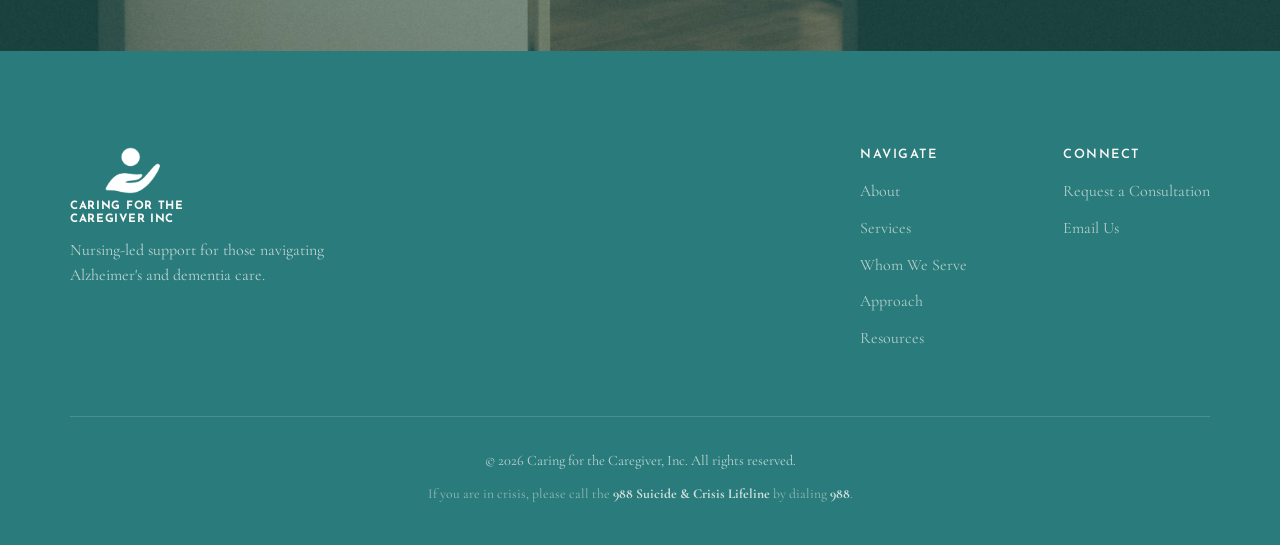
==== commit eebdc24f: "Add Resources page, update nav spacing, and fix Caring for the Caregiver Inc. references - Add resou" ====
--- a/index.html
+++ b/index.html
@@ -6,6 +6,7 @@
   <title>Caring for the Caregiver — Nursing-Led Support for Alzheimer's &amp; Dementia Care</title>
   <meta name="description" content="Expert nursing-led support for family caregivers of individuals with Alzheimer's and dementia. DNP-prepared clinicians providing assessments, care planning, and ongoing nursing services.">
   <link rel="stylesheet" href="styles.css">
+  <link href="https://assets.calendly.com/assets/external/widget.css" rel="stylesheet">
   <link rel="preconnect" href="https://fonts.googleapis.com">
   <link rel="preconnect" href="https://fonts.gstatic.com" crossorigin>
   <link href="https://fonts.googleapis.com/css2?family=Josefin+Sans:wght@300;400;600;700&family=Cormorant+Garamond:ital,wght@0,300;0,400;0,500;0,600;1,300;1,400&display=swap" rel="stylesheet">
@@ -16,7 +17,8 @@
   <nav class="nav" id="nav">
     <div class="nav__container">
       <a href="index.html" class="nav__logo">
-        <span class="nav__logo-text">Care For The<br>Caregiver Inc</span>
+        <img src="blue logo hand.png" alt="" style="height: 52px; width: auto; margin-bottom: 0.1rem;">
+        <span class="nav__logo-text">Caring For The<br>Caregiver Inc</span>
       </a>
       <button class="nav__toggle" id="navToggle" aria-label="Toggle navigation">
         <span></span>
@@ -29,6 +31,7 @@
         <li><a href="services.html">Services</a></li>
         <li><a href="whom-we-serve.html">Whom We Serve</a></li>
         <li><a href="approach.html">Approach</a></li>
+        <li><a href="resources.html">Resources</a></li>
         <li><a href="#" onclick="openBookingModal(); return false;" class="nav__cta">Book an Appointment</a></li>
       </ul>
     </div>
@@ -45,7 +48,7 @@
         <p class="hero__subtitle" style="color: rgba(255,255,255,0.85);">Led by a Doctor of Nursing Practice–prepared clinician with over 30 years of nursing experience, providing clear, compassionate guidance for complex behavioral health needs.</p>
         <div class="hero__actions">
           <button onclick="openBookingModal()" class="btn btn--primary" style="background-color: #FFFFFF; color: #2A7C7C; border-color: #FFFFFF; cursor:pointer;">Book an Appointment</button>
-          <a href="#contact" class="btn btn--ghost" style="color: #FFFFFF; border-color: #FFFFFF; background: rgba(255,255,255,0.15);">Request a Consultation</a>
+          <a href="#" onclick="Calendly.initPopupWidget({url:'https://calendly.com/carynforthecaregiver/30min'}); return false;" class="btn btn--ghost" style="color: #FFFFFF; border-color: #FFFFFF; background: rgba(255,255,255,0.15);">Request a Consultation</a>
         </div>
       </div>
     </div>
@@ -79,11 +82,11 @@
         <p class="section__eyebrow">About Us</p>
         <h2 class="section__title">Structured, nursing-led, caregiver-inclusive support.</h2>
         <p class="about__lead">Caring for a loved one with Alzheimer's or dementia is one of the most complex experiences a family can face. The behavioral changes, the uncertainty, the weight of daily decisions — it requires more than good intentions. It requires expert guidance.</p>
-        <p><strong>Caring for the Caregiver</strong> is a nursing-led health services practice focused on Alzheimer's disease and related neurocognitive conditions. Led by Dr. Caryn Blair, DNP, APRN, PMHNP-BC, we provide clinical assessments, caregiver-inclusive care planning, and ongoing supportive nursing services.</p>
+        <p><strong>Caring for the Caregiver, Inc.</strong> is a nursing-led health services practice focused on Alzheimer's disease and related neurocognitive conditions. Led by Dr. Caryn Blair, DNP, APRN, PMHNP-BC, we provide clinical assessments, caregiver-inclusive care planning, and ongoing supportive nursing services.</p>
         <p>You don't have to navigate this alone.</p>
       </div>
       <div class="about__visual" style="flex-direction: column; align-items: center;">
-        <img src="4 (2).png" alt="Dr. Caryn Blair" style="width: 100%; max-width: 400px; height: 420px; object-fit: cover; border-radius: 12px;">
+        <img src="73B8ADE8-788D-45FC-80CB-B90B0CCEB32B.png" alt="Dr. Caryn Blair" style="width: 100%; max-width: 400px; height: 420px; object-fit: cover; border-radius: 12px;">
         <p style="font-family: var(--font-heading); font-size: 0.85rem; font-weight: 600; letter-spacing: 0.06em; color: var(--teal); text-align: center; margin-top: 0.75rem;">Dr. Caryn Blair, DNP, APRN, PMHNP-BC</p>
         <div style="margin-top: 1.25rem; width: 100%; max-width: 400px;">
           <div style="display: flex; align-items: center; gap: 0.875rem; background: var(--white); border: 1px solid var(--mist); border-radius: 10px; padding: 0.875rem 1rem;">
@@ -207,7 +210,7 @@
 
         <details class="faq__item">
           <summary class="faq__question">Is this counseling or therapy?</summary>
-          <p class="faq__answer">No. Caring for the Caregiver is a nursing-led health services practice — not a counseling or therapy practice. We provide clinical nursing assessments, health information, and structured care planning. We do not provide psychotherapy, medication management, or physician medical services.</p>
+          <p class="faq__answer">No. Caring for the Caregiver, Inc. is a nursing-led health services practice — not a counseling or therapy practice. We provide clinical nursing assessments, health information, and structured care planning. We do not provide psychotherapy, medication management, or physician medical services.</p>
         </details>
 
         <details class="faq__item">
@@ -247,69 +250,43 @@
         <div style="background:rgba(255,255,255,0.1); border:1px solid rgba(255,255,255,0.2); border-radius:14px; padding:1.75rem 1.5rem; text-align:center;">
           <p style="font-family:var(--font-heading); font-size:0.7rem; font-weight:700; letter-spacing:0.1em; text-transform:uppercase; color:rgba(255,255,255,0.65); margin-bottom:0.5rem;">Have questions first?</p>
           <h3 style="font-family:var(--font-heading); font-size:1.05rem; color:#fff; margin-bottom:0.6rem; line-height:1.2;">Request a Consultation</h3>
-          <p style="font-size:0.95rem; color:rgba(255,255,255,0.75); margin-bottom:1.25rem; line-height:1.6;">Send us a message and we'll be in touch within 24 hours.</p>
-          <a href="#consultationForm" class="btn btn--ghost" style="color:#fff; border-color:#fff; background:transparent; width:100%; display:block;">Send a Message</a>
-        </div>
-      </div>
-
-      <div id="consultationForm" class="contact__layout">
-        <div class="contact__content">
-          <form class="contact__form" id="contactForm" style="--label-color: #FFFFFF;">
-            <div class="form__group">
-              <label for="name" class="form__label" style="color: #FFFFFF;">Name</label>
-              <input type="text" id="name" name="name" class="form__input" required placeholder="Jane Doe">
-            </div>
-            <div class="form__group">
-              <label for="email" class="form__label" style="color: #FFFFFF;">Email</label>
-              <input type="email" id="email" name="email" class="form__input" required placeholder="jane@example.com">
-            </div>
-            <div class="form__group form__group--full">
-              <label for="phone" class="form__label" style="color: #FFFFFF;">Phone Number <span class="form__optional" style="color: rgba(255,255,255,0.7);">(optional)</span></label>
-              <input type="tel" id="phone" name="phone" class="form__input" placeholder="(305) 555-1234">
-            </div>
-            <div class="form__group form__group--full">
-              <label for="message" class="form__label" style="color: #FFFFFF;">Message</label>
-              <textarea id="message" name="message" class="form__input form__textarea" rows="5" placeholder="Briefly describe your caregiving situation and what kind of support you're looking for..."></textarea>
-            </div>
-            <button type="submit" class="btn btn--primary btn--full">Send</button>
-            <p class="form__note" style="color: rgba(255,255,255,0.85);">We'll respond within 24 hours. Your information is never shared.</p>
-          </form>
-        </div>
-
-        <div class="contact-info">
+          <p style="font-size:0.95rem; color:rgba(255,255,255,0.75); margin-bottom:1.25rem; line-height:1.6;">Pick a time that works for you — schedule directly on our calendar.</p>
+          <a href="#" onclick="Calendly.initPopupWidget({url:'https://calendly.com/carynforthecaregiver/30min'}); return false;" class="btn btn--ghost" style="color:#fff; border-color:#fff; background:transparent; width:100%; display:block;">Schedule Now</a>
+        </div>
+      </div>
+
+      <div style="max-width: 420px; margin: 0 auto;">
+        <div class="contact-info" style="width: 100%;">
           <h3 class="contact-info__title">Contact Information</h3>
           <p class="contact-info__name">Dr. Caryn Blair</p>
           <p class="contact-info__credentials">DNP, APRN, PMHNP-BC</p>
 
           <div class="contact-info__item">
-            <svg class="contact-info__icon" viewBox="0 0 24 24" fill="none" xmlns="http://www.w3.org/2000/svg">
-              <path d="M12 2C8.13 2 5 5.13 5 9c0 5.25 7 13 7 13s7-7.75 7-13c0-3.87-3.13-7-7-7zm0 9.5a2.5 2.5 0 110-5 2.5 2.5 0 010 5z" stroke="currentColor" stroke-width="1.5" fill="none"/>
-            </svg>
-            <div>
-              <p class="contact-info__label">Address</p>
-              <p class="contact-info__value">2999 NE 191 Street, Suite 703<br>Aventura, Florida 33180</p>
-            </div>
+            <p class="contact-info__label">
+              <svg class="contact-info__icon" viewBox="0 0 24 24" fill="none" xmlns="http://www.w3.org/2000/svg" style="display:inline-block; vertical-align:middle; margin-right:0.3rem;">
+                <path d="M12 2C8.13 2 5 5.13 5 9c0 5.25 7 13 7 13s7-7.75 7-13c0-3.87-3.13-7-7-7zm0 9.5a2.5 2.5 0 110-5 2.5 2.5 0 010 5z" stroke="currentColor" stroke-width="1.5" fill="none"/>
+              </svg>Address
+            </p>
+            <p class="contact-info__value">2999 NE 191 Street, Suite 705<br>Aventura, Florida 33180</p>
           </div>
 
           <div class="contact-info__item">
-            <svg class="contact-info__icon" viewBox="0 0 24 24" fill="none" xmlns="http://www.w3.org/2000/svg">
-              <rect x="2" y="4" width="20" height="16" rx="2" stroke="currentColor" stroke-width="1.5"/>
-              <path d="M2 7l10 7 10-7" stroke="currentColor" stroke-width="1.5" stroke-linecap="round"/>
-            </svg>
-            <div>
-              <p class="contact-info__label">Email</p>
-              <p class="contact-info__value"><a href="mailto:carynforthecaregiver@gmail.com">carynforthecaregiver@gmail.com</a></p>
-            </div>
+            <p class="contact-info__label">
+              <svg class="contact-info__icon" viewBox="0 0 24 24" fill="none" xmlns="http://www.w3.org/2000/svg" style="display:inline-block; vertical-align:middle; margin-right:0.3rem;">
+                <rect x="2" y="4" width="20" height="16" rx="2" stroke="currentColor" stroke-width="1.5"/>
+                <path d="M2 7l10 7 10-7" stroke="currentColor" stroke-width="1.5" stroke-linecap="round"/>
+              </svg>Email
+            </p>
+            <p class="contact-info__value"><a href="mailto:carynforthecaregiver@gmail.com">carynforthecaregiver@gmail.com</a></p>
           </div>
 
           <div class="contact-info__item">
-            <svg class="contact-info__icon" viewBox="0 0 24 24" fill="none" xmlns="http://www.w3.org/2000/svg">
-              <path d="M22 16.92v3a2 2 0 01-2.18 2 19.79 19.79 0 01-8.63-3.07 19.5 19.5 0 01-6-6 19.79 19.79 0 01-3.07-8.67A2 2 0 014.11 2h3a2 2 0 012 1.72c.127.96.361 1.903.7 2.81a2 2 0 01-.45 2.11L8.09 9.91a16 16 0 006 6l1.27-1.27a2 2 0 012.11-.45c.907.339 1.85.573 2.81.7A2 2 0 0122 16.92z" stroke="currentColor" stroke-width="1.5"/>
-            </svg>
-            <div>
-              <p class="contact-info__label">Phone</p>
-              <p class="contact-info__value"><a href="tel:+13057210748">305-721-0748</a></p>
-            </div>
+            <p class="contact-info__label">
+              <svg class="contact-info__icon" viewBox="0 0 24 24" fill="none" xmlns="http://www.w3.org/2000/svg" style="display:inline-block; vertical-align:middle; margin-right:0.3rem;">
+                <path d="M22 16.92v3a2 2 0 01-2.18 2 19.79 19.79 0 01-8.63-3.07 19.5 19.5 0 01-6-6 19.79 19.79 0 01-3.07-8.67A2 2 0 014.11 2h3a2 2 0 012 1.72c.127.96.361 1.903.7 2.81a2 2 0 01-.45 2.11L8.09 9.91a16 16 0 006 6l1.27-1.27a2 2 0 012.11-.45c.907.339 1.85.573 2.81.7A2 2 0 0122 16.92z" stroke="currentColor" stroke-width="1.5"/>
+              </svg>Phone
+            </p>
+            <p class="contact-info__value"><a href="tel:+13057210748">305-721-0748</a></p>
           </div>
         </div>
       </div>
@@ -321,7 +298,8 @@
     <div class="footer__container">
       <div class="footer__top">
         <div class="footer__brand">
-          <span class="footer__logo-text">Care For The<br>Caregiver Inc</span>
+          <img src="white logo hand.png" alt="" style="height: 52px; width: auto; margin-bottom: 0.1rem; display: block;">
+          <span class="footer__logo-text">Caring For The<br>Caregiver Inc</span>
           <p class="footer__tagline">Nursing-led support for those navigating Alzheimer's and dementia care.</p>
         </div>
         <div class="footer__links">
@@ -331,6 +309,7 @@
             <a href="services.html">Services</a>
             <a href="whom-we-serve.html">Whom We Serve</a>
             <a href="approach.html">Approach</a>
+            <a href="resources.html">Resources</a>
           </div>
           <div class="footer__col">
             <h4>Connect</h4>
@@ -340,13 +319,15 @@
         </div>
       </div>
       <div class="footer__bottom">
-        <p>&copy; 2025 Caring for the Caregiver. All rights reserved.</p>
+        <p>&copy; 2026 Caring for the Caregiver, Inc. All rights reserved.</p>
         <p class="footer__crisis">If you are in crisis, please call the <strong>988 Suicide &amp; Crisis Lifeline</strong> by dialing <strong>988</strong>.</p>
       </div>
     </div>
   </footer>
 
   <script src="script.js"></script>
+  <script src="https://assets.calendly.com/assets/external/widget.js" type="text/javascript" async></script>
+  <script type="text/javascript">window.addEventListener('load', function() { Calendly.initBadgeWidget({ url: 'https://calendly.com/carynforthecaregiver/30min', text: 'Request a Consultation', color: '#2A7C7C', textColor: '#ffffff', branding: true }); });</script>
   <script>(function(){let t=document.createElement("style");t.innerText=".booking-button{background-color:#2A7C7C;color:white;position:fixed;bottom:1.25rem;right:1.25rem;width:4.5rem;height:4.5rem;padding:1.25rem;display:flex;align-items:center;justify-content:center;border-radius:9999px;box-shadow:0 10px 15px -3px rgba(0,0,0,0.1),0 4px 6px -2px rgba(0,0,0,0.05);cursor:pointer;border:none}.booking-button:hover{background-color:#1E5F5F}.booking-button:focus{outline:none;outline:2px solid rgba(107,114,128,0.5)}",document.head.appendChild(t);let n=document.createElement("div");n.innerHTML='<div id="iframeContainer" style="display:none;position:fixed;top:0;left:0;width:100%;height:100%;background:rgba(0,0,0,0.5);z-index:1000"><div style="position:relative;width:90%;height:90%;margin:2% auto;background:white;border-radius:8px;overflow:hidden"><iframe id="bookingIframe" style="width:100%;height:100%;border:none"></iframe></div></div><button class="booking-button" id="bookingButton"><svg version="1.1" fill="currentColor" xmlns="http://www.w3.org/2000/svg" x="0" y="0" viewBox="0 0 24 24" xml:space="preserve"><path class="st0" d="M20 3h-2c0-.6-.4-1-1-1s-1 .4-1 1H8c0-.6-.4-1-1-1s-1 .4-1 1H4c-1.1 0-2 .9-2 2v15c0 1.1.9 2 2 2h16c1.1 0 2-.9 2-2V5c0-1.1-.9-2-2-2zm0 17H4V10h16v10zm0-12H4V5h2c0 .6.4 1 1 1s1-.4 1-1h8c0 .6.4 1 1 1s1-.4 1-1h2v3z"/><path class="st0" d="M7 12h2v2H7zm4 0h2v2h-2zm4 0h2v2h-2zm-8 4h2v2H7zm4 0h2v2h-2z"/></svg></button>',document.body.appendChild(n),document.getElementById("bookingButton").addEventListener("click",function(){let e=document.getElementById("iframeContainer"),o=document.getElementById("bookingIframe");o.src="https://d2oe0ra32qx05a.cloudfront.net/?practiceKey=k_1_111016",e.style.display="block"}),document.getElementById("iframeContainer").addEventListener("click",function(e){if(e.target===this)this.style.display="none"})})();</script>
 </body>
 </html>
--- a/styles.css
+++ b/styles.css
@@ -219,7 +219,7 @@
 .nav__container {
   max-width: var(--max-width);
   margin: 0 auto;
-  padding: 1.6rem 2rem;
+  padding: 1.2rem 2rem;
   display: flex;
   align-items: center;
   justify-content: space-between;
@@ -230,6 +230,7 @@
   flex-direction: column;
   align-items: center;
   text-decoration: none;
+  flex-shrink: 0;
 }
 
 .nav__logo-img {
@@ -239,7 +240,7 @@
 
 .nav__logo-text {
   font-family: var(--font-heading);
-  font-size: 1rem;
+  font-size: 0.72rem;
   font-weight: 700;
   letter-spacing: 0.06em;
   line-height: 1.1;
@@ -250,10 +251,12 @@
 }
 
 .nav__links {
-  display: flex;
-  align-items: center;
+  display: contents;
+}
+
+.nav__links li {
   list-style: none;
-  gap: 2.4rem;
+  flex-shrink: 0;
 }
 
 .nav__links a {
@@ -264,6 +267,7 @@
   text-transform: uppercase;
   color: var(--text);
   position: relative;
+  white-space: nowrap;
 }
 
 .nav__links a::after {
@@ -290,6 +294,7 @@
   border: 1px solid transparent;
   font-weight: 600 !important;
   overflow: hidden;
+  flex-shrink: 0;
   transition: all 0.2s ease;
 }
 
@@ -783,6 +788,25 @@
   background: var(--cream);
   border-radius: 16px;
   padding: var(--space-lg) var(--space-md);
+  text-align: center;
+}
+
+.contact-info .contact-info__item {
+  flex-direction: column;
+  align-items: center;
+}
+
+.contact-info .contact-info__item > div {
+  display: flex;
+  flex-direction: column;
+  align-items: center;
+}
+
+.contact-info .contact-info__label {
+  display: flex;
+  align-items: center;
+  gap: 0.4rem;
+  justify-content: center;
 }
 
 .contact-info__title {
@@ -947,23 +971,34 @@
   border-bottom: 1px solid rgba(252, 250, 248, 0.15);
 }
 
+.footer__brand {
+  display: flex;
+  flex-direction: column;
+  align-items: flex-start;
+}
+
 .footer__logo {
   height: 120px;
   width: auto;
   margin-bottom: var(--space-sm);
 }
 
+/* Hide floating booking button — Calendly badge replaces it */
+.booking-button { display: none !important; }
+.calendly-badge-widget { display: none !important; }
+
 .footer__logo-text {
   font-family: var(--font-heading);
-  font-size: 1.05rem;
+  font-size: 0.72rem;
   font-weight: 700;
   letter-spacing: 0.06em;
-  line-height: 1.15;
+  line-height: 1.1;
   text-transform: uppercase;
   color: var(--cream);
   text-decoration: none;
   display: block;
-  margin-bottom: var(--space-sm);
+  text-align: left;
+  margin-bottom: 0.75rem;
 }
 
 .footer__tagline {
@@ -1081,6 +1116,7 @@
 
 @media (max-width: 680px) {
   .nav__links {
+    display: flex;
     position: fixed;
     top: 0;
     right: -100%;
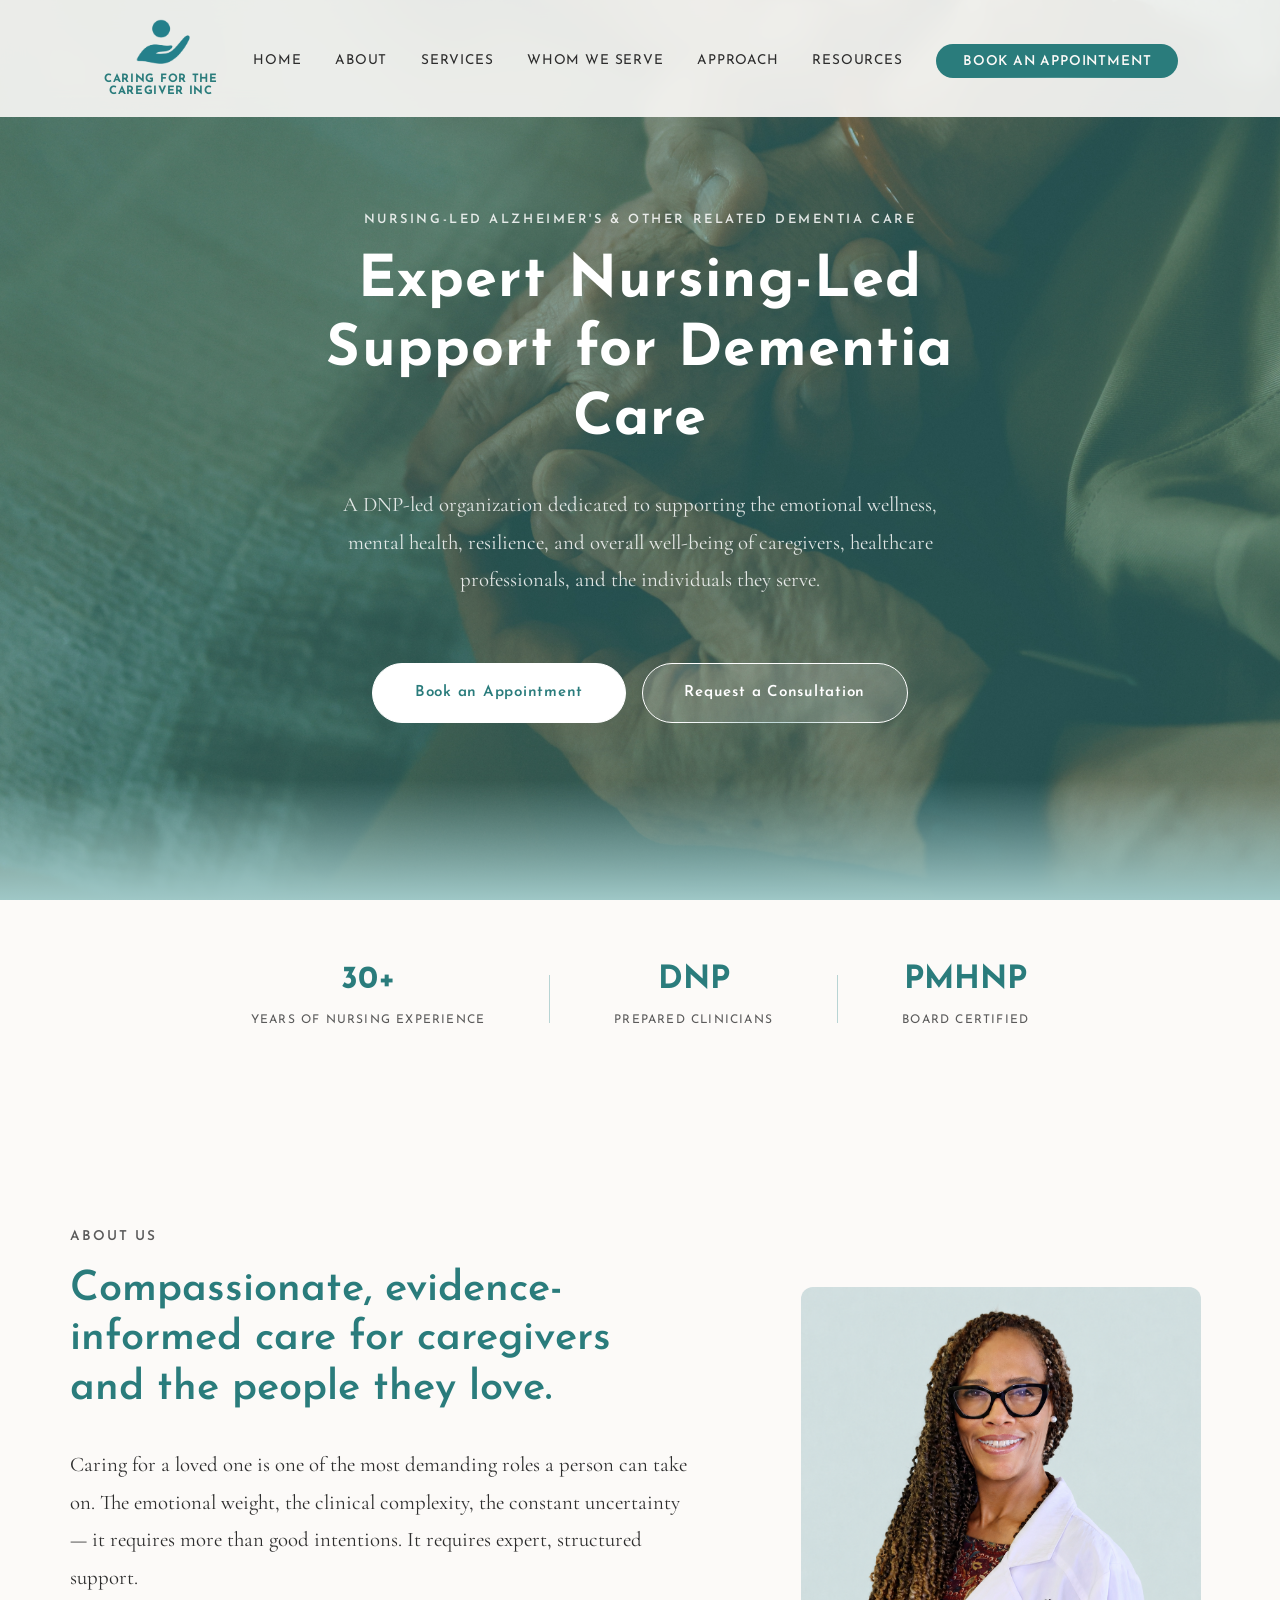
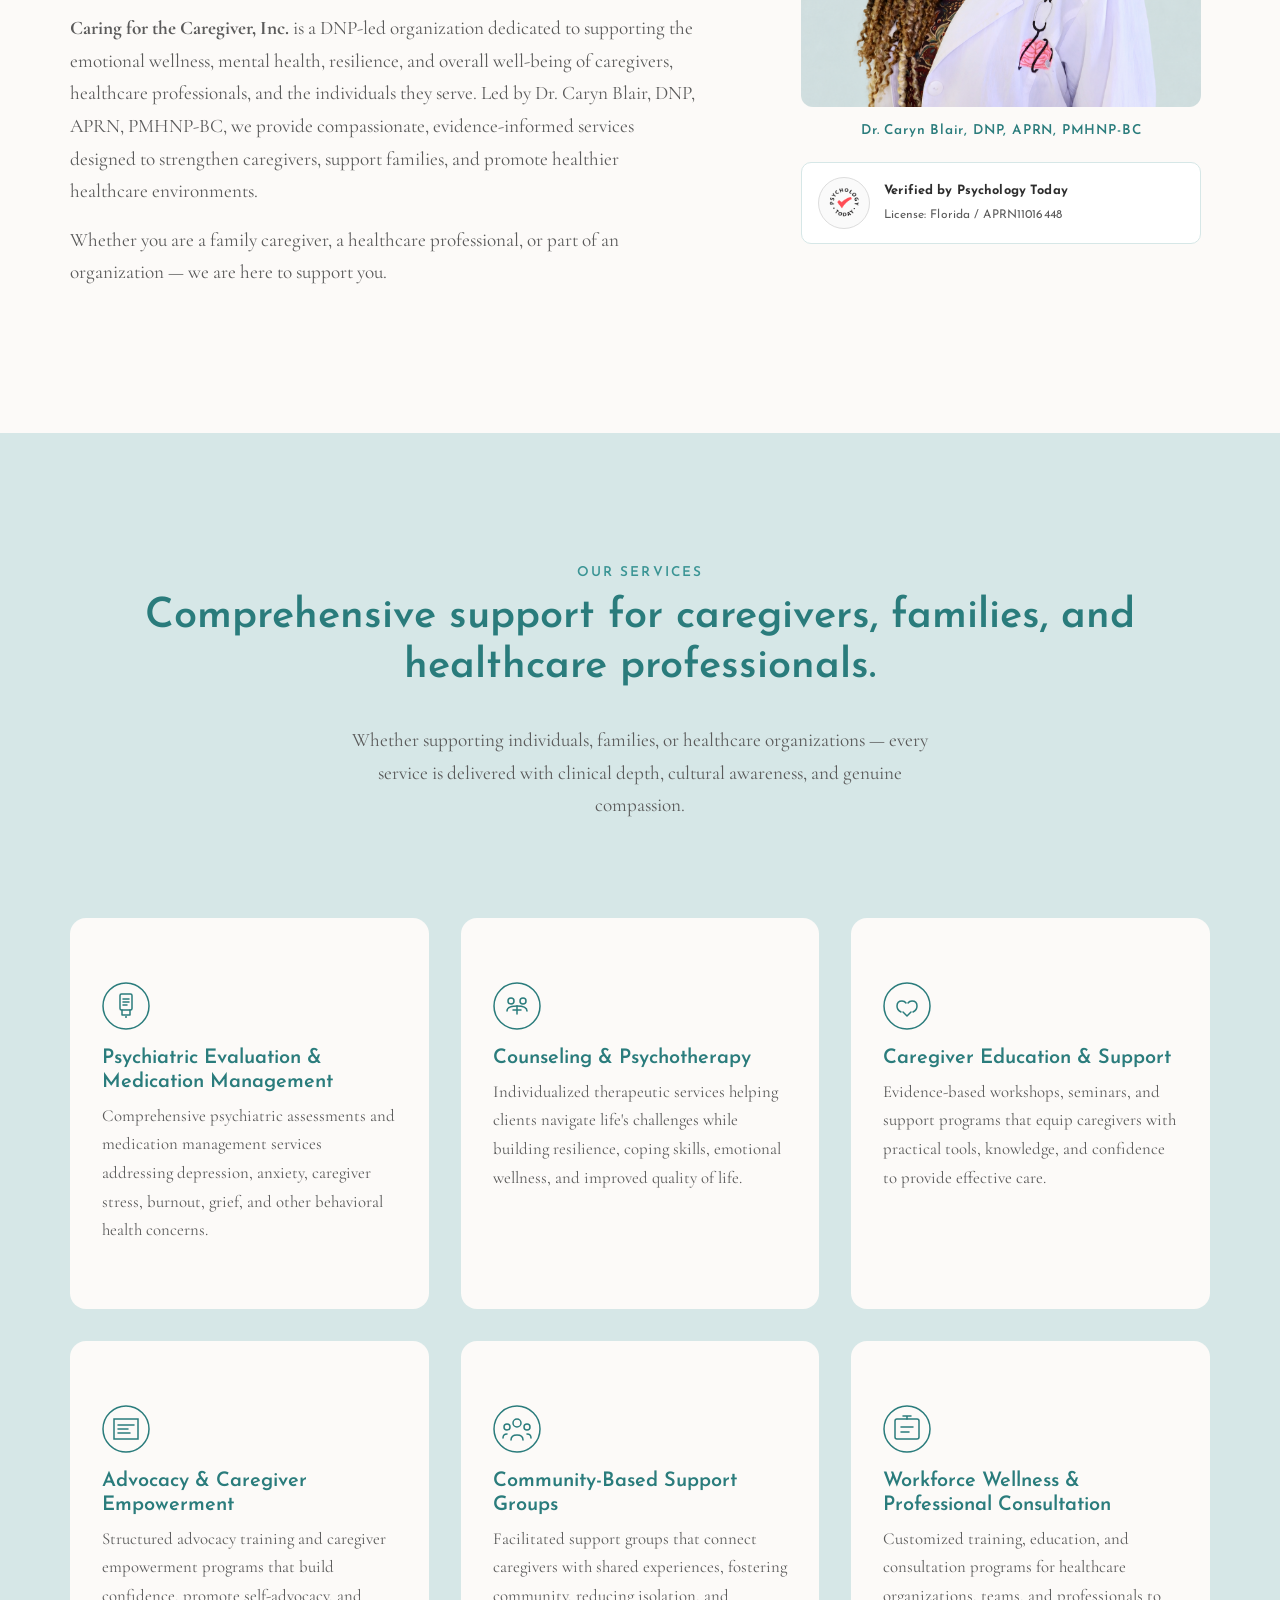
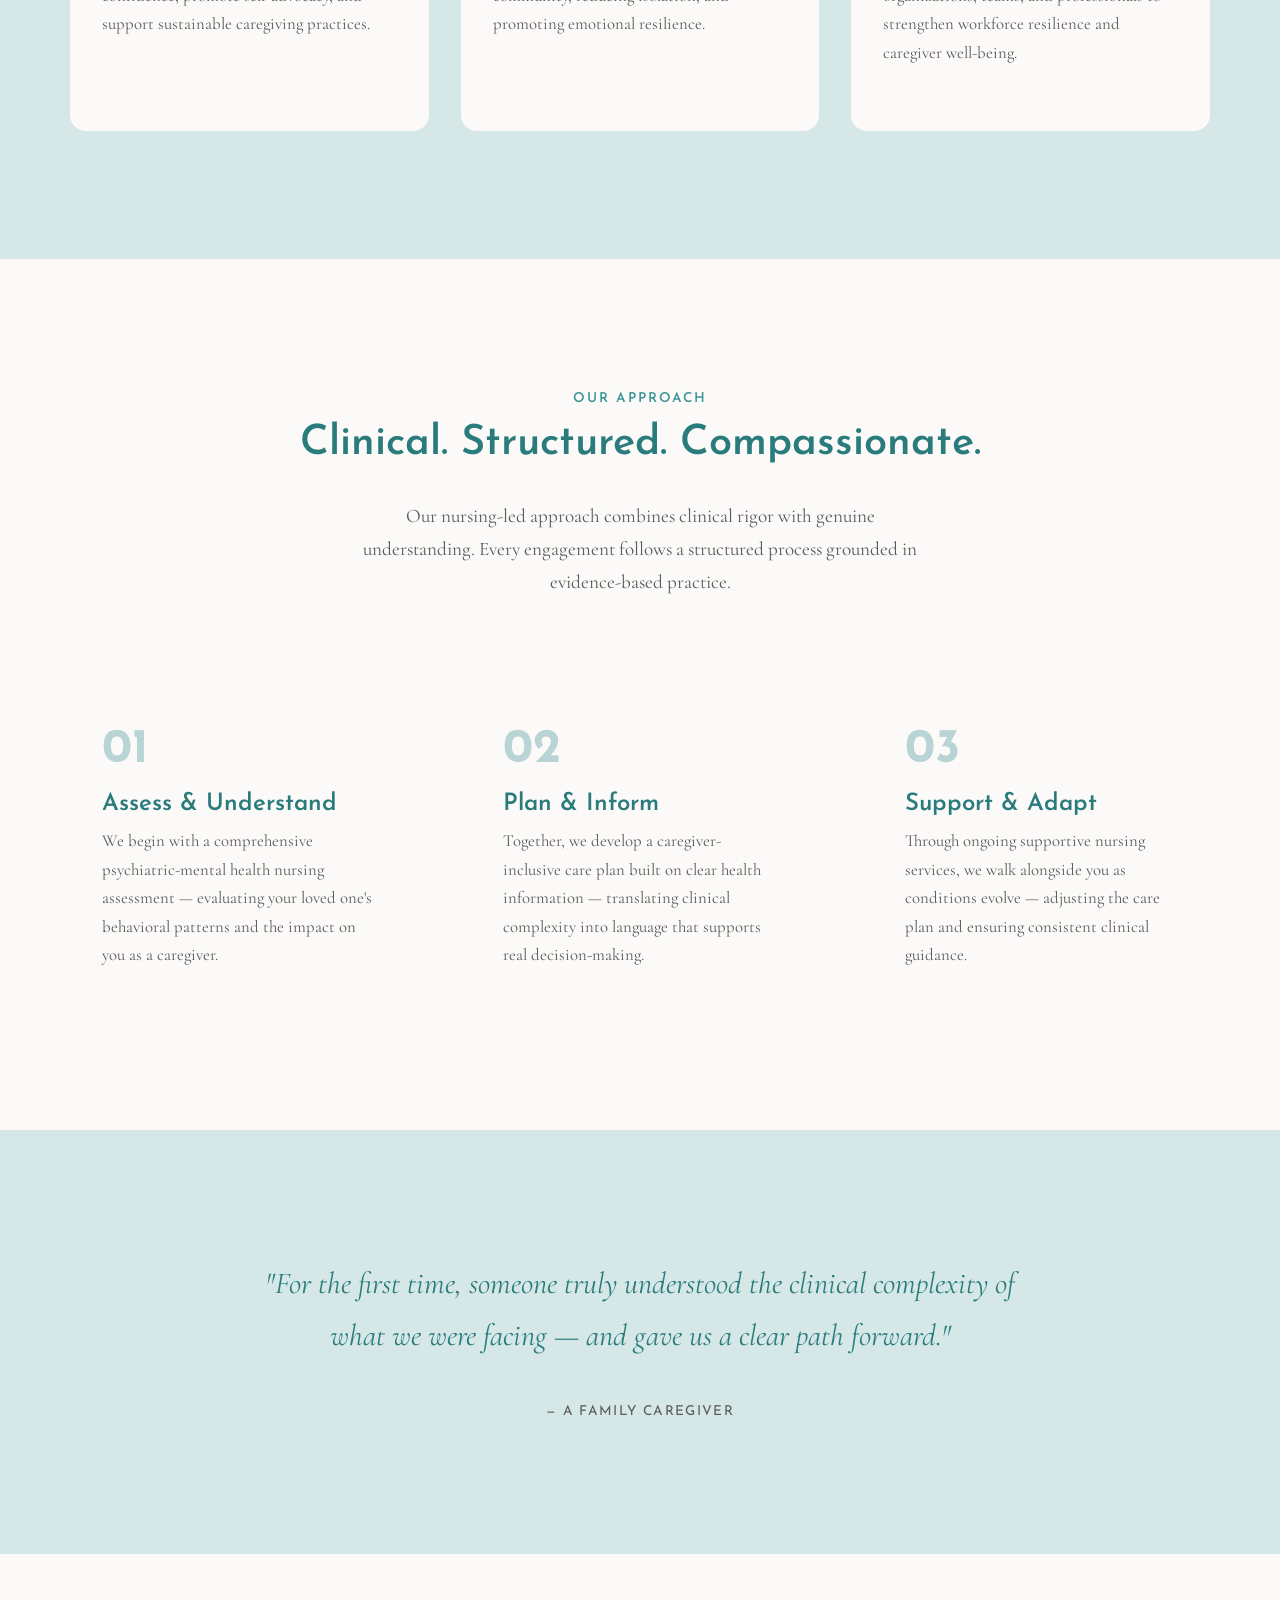
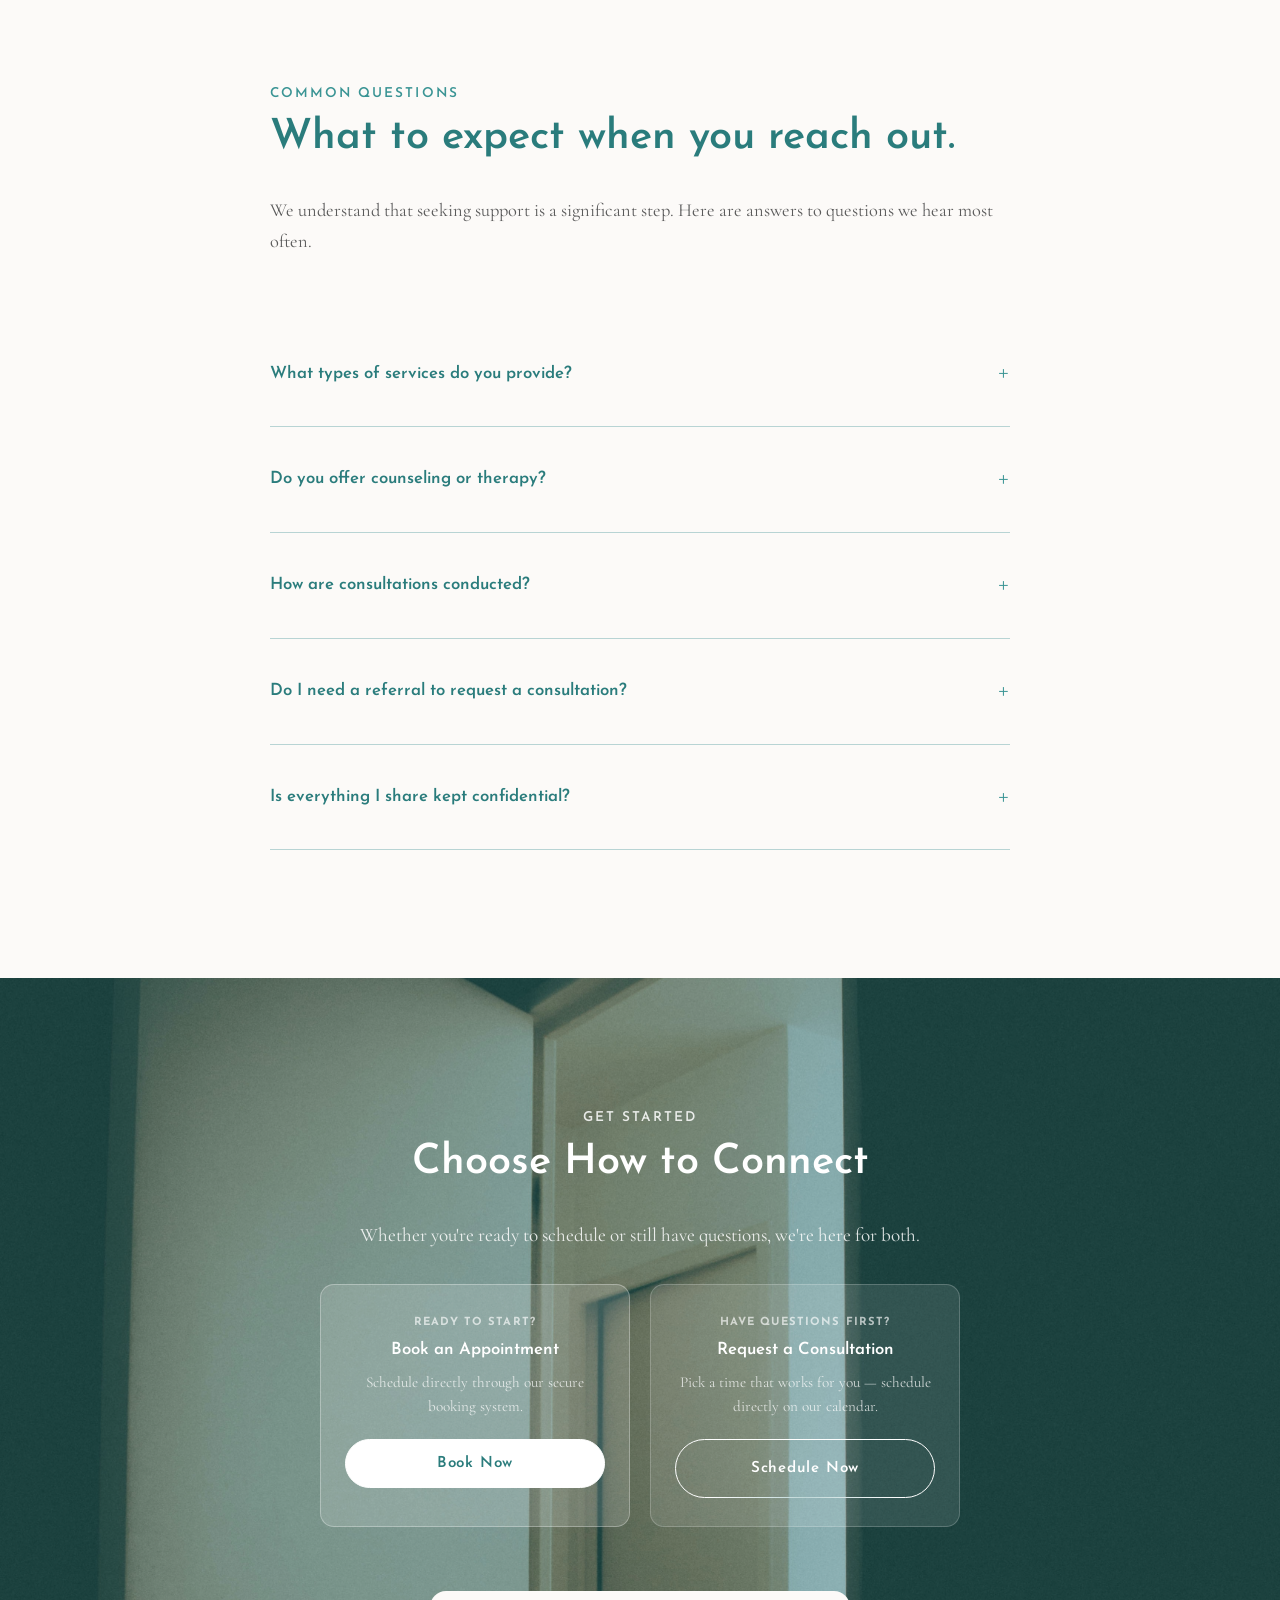
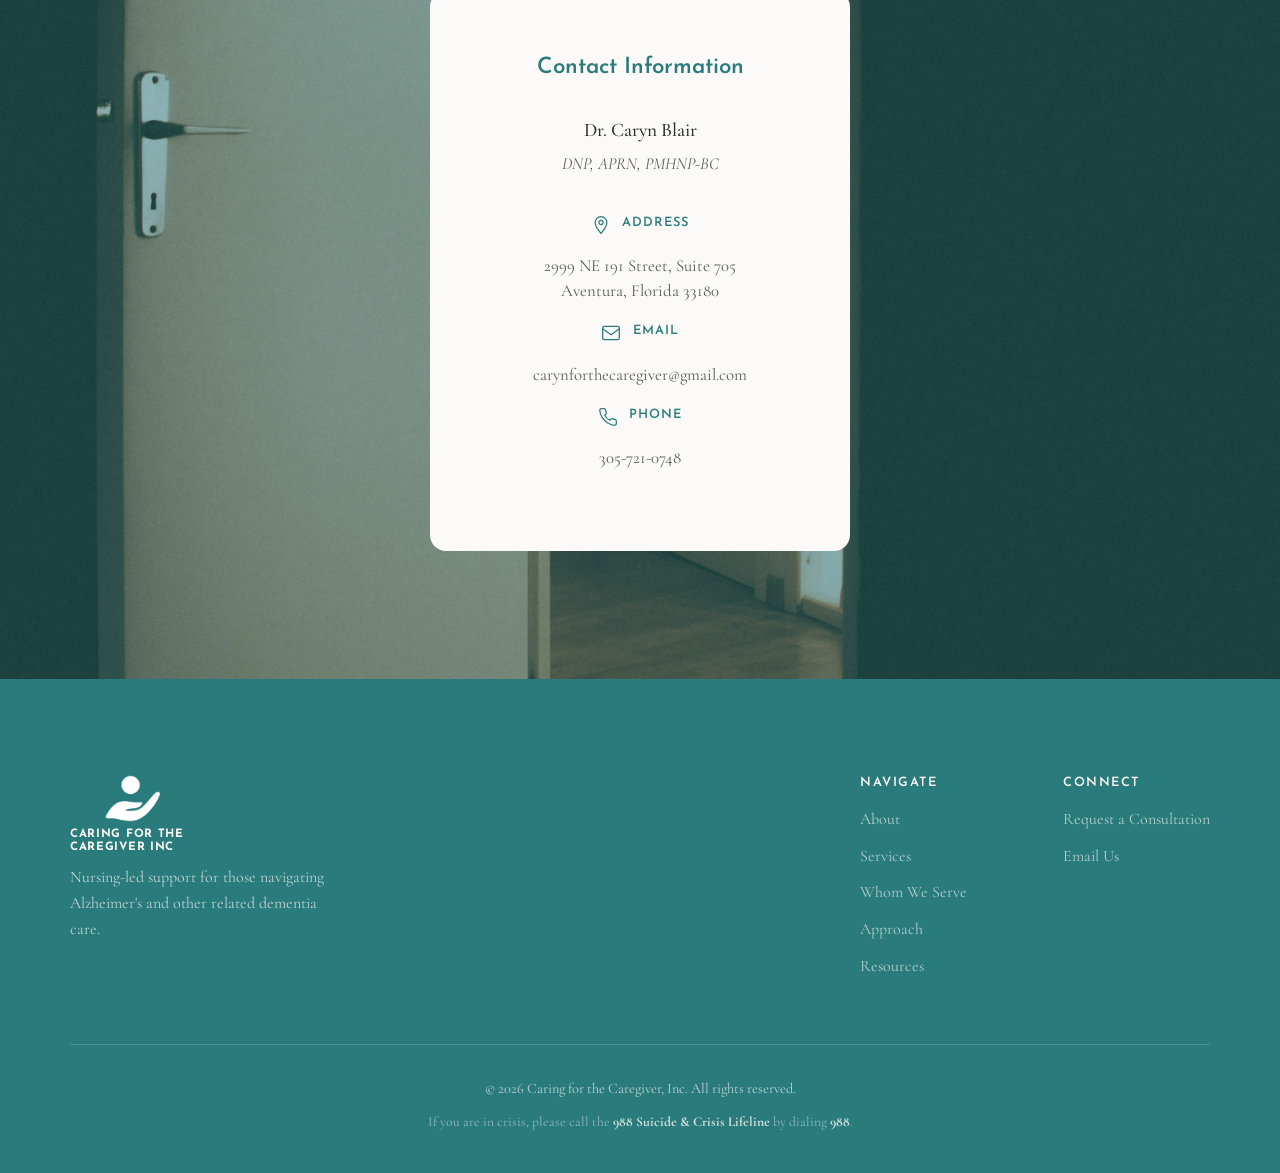
==== commit e4253a4e: "Comprehensive content update based on org overview document - Expand services to include psychiatric" ====
--- a/index.html
+++ b/index.html
@@ -3,8 +3,8 @@
 <head>
   <meta charset="UTF-8">
   <meta name="viewport" content="width=device-width, initial-scale=1.0">
-  <title>Caring for the Caregiver — Nursing-Led Support for Alzheimer's &amp; Dementia Care</title>
-  <meta name="description" content="Expert nursing-led support for family caregivers of individuals with Alzheimer's and dementia. DNP-prepared clinicians providing assessments, care planning, and ongoing nursing services.">
+  <title>Caring for the Caregiver, Inc. — DNP-Led Behavioral Health &amp; Caregiver Support</title>
+  <meta name="description" content="Caring for the Caregiver, Inc. is a DNP-led organization providing psychiatric evaluations, medication management, counseling, psychotherapy, caregiver education, advocacy training, and workforce wellness services.">
   <link rel="stylesheet" href="styles.css">
   <link href="https://assets.calendly.com/assets/external/widget.css" rel="stylesheet">
   <link rel="preconnect" href="https://fonts.googleapis.com">
@@ -43,9 +43,9 @@
     <div style="position: absolute; inset: 0; background: rgba(46,139,138,0.45); z-index: 1;"></div>
     <div class="hero__container" style="position: relative; z-index: 2;">
       <div class="hero__content">
-        <p class="hero__eyebrow" style="color: rgba(255,255,255,0.85);">Nursing-Led Alzheimer's &amp; Dementia Care</p>
-        <h1 class="hero__title" style="color: #FFFFFF;">Expert Nursing-Led Support for Alzheimer's and Dementia Care</h1>
-        <p class="hero__subtitle" style="color: rgba(255,255,255,0.85);">Led by a Doctor of Nursing Practice–prepared clinician with over 30 years of nursing experience, providing clear, compassionate guidance for complex behavioral health needs.</p>
+        <p class="hero__eyebrow" style="color: rgba(255,255,255,0.85);">Nursing-Led Alzheimer's &amp; Other Related Dementia Care</p>
+        <h1 class="hero__title" style="color: #FFFFFF;">Expert Nursing-Led Support for Dementia Care</h1>
+        <p class="hero__subtitle" style="color: rgba(255,255,255,0.85);">A DNP-led organization dedicated to supporting the emotional wellness, mental health, resilience, and overall well-being of caregivers, healthcare professionals, and the individuals they serve.</p>
         <div class="hero__actions">
           <button onclick="openBookingModal()" class="btn btn--primary" style="background-color: #FFFFFF; color: #2A7C7C; border-color: #FFFFFF; cursor:pointer;">Book an Appointment</button>
           <a href="#" onclick="Calendly.initPopupWidget({url:'https://calendly.com/carynforthecaregiver/30min'}); return false;" class="btn btn--ghost" style="color: #FFFFFF; border-color: #FFFFFF; background: rgba(255,255,255,0.15);">Request a Consultation</a>
@@ -80,10 +80,10 @@
     <div class="about__container">
       <div class="about__text">
         <p class="section__eyebrow">About Us</p>
-        <h2 class="section__title">Structured, nursing-led, caregiver-inclusive support.</h2>
-        <p class="about__lead">Caring for a loved one with Alzheimer's or dementia is one of the most complex experiences a family can face. The behavioral changes, the uncertainty, the weight of daily decisions — it requires more than good intentions. It requires expert guidance.</p>
-        <p><strong>Caring for the Caregiver, Inc.</strong> is a nursing-led health services practice focused on Alzheimer's disease and related neurocognitive conditions. Led by Dr. Caryn Blair, DNP, APRN, PMHNP-BC, we provide clinical assessments, caregiver-inclusive care planning, and ongoing supportive nursing services.</p>
-        <p>You don't have to navigate this alone.</p>
+        <h2 class="section__title">Compassionate, evidence-informed care for caregivers and the people they love.</h2>
+        <p class="about__lead">Caring for a loved one is one of the most demanding roles a person can take on. The emotional weight, the clinical complexity, the constant uncertainty — it requires more than good intentions. It requires expert, structured support.</p>
+        <p><strong>Caring for the Caregiver, Inc.</strong> is a DNP-led organization dedicated to supporting the emotional wellness, mental health, resilience, and overall well-being of caregivers, healthcare professionals, and the individuals they serve. Led by Dr. Caryn Blair, DNP, APRN, PMHNP-BC, we provide compassionate, evidence-informed services designed to strengthen caregivers, support families, and promote healthier healthcare environments.</p>
+        <p>Whether you are a family caregiver, a healthcare professional, or part of an organization — we are here to support you.</p>
       </div>
       <div class="about__visual" style="flex-direction: column; align-items: center;">
         <img src="73B8ADE8-788D-45FC-80CB-B90B0CCEB32B.png" alt="Dr. Caryn Blair" style="width: 100%; max-width: 400px; height: 420px; object-fit: cover; border-radius: 12px;">
@@ -107,8 +107,8 @@
   <section class="services" id="services">
     <div class="services__container">
       <p class="section__eyebrow">Our Services</p>
-      <h2 class="section__title">Expert guidance for complex behavioral health needs.</h2>
-      <p class="services__intro">Every care plan is built around your loved one's clinical needs, your needs as a caregiver, and the cultural context your family brings.</p>
+      <h2 class="section__title">Comprehensive support for caregivers, families, and healthcare professionals.</h2>
+      <p class="services__intro">Whether supporting individuals, families, or healthcare organizations — every service is delivered with clinical depth, cultural awareness, and genuine compassion.</p>
 
       <div class="services__grid">
         <div class="service-card">
@@ -121,8 +121,8 @@
               <circle cx="24" cy="35" r="1" fill="currentColor"/>
             </svg>
           </div>
-          <h3 class="service-card__title">Psychiatric-Mental Health Nursing Assessments</h3>
-          <p class="service-card__text">Thorough clinical evaluations conducted by DNP-prepared clinicians to identify behavioral and cognitive patterns — providing the clarity you need to move forward.</p>
+          <h3 class="service-card__title">Psychiatric Evaluation &amp; Medication Management</h3>
+          <p class="service-card__text">Comprehensive psychiatric assessments and medication management services addressing depression, anxiety, caregiver stress, burnout, grief, and other behavioral health concerns.</p>
         </div>
 
         <div class="service-card">
@@ -136,8 +136,8 @@
               <path d="M20 28h8" stroke="currentColor" stroke-width="1.5" stroke-linecap="round"/>
             </svg>
           </div>
-          <h3 class="service-card__title">Caregiver-Inclusive Care Planning</h3>
-          <p class="service-card__text">Individualized care plans that include you as an active participant — delivering clear health information so you can make informed decisions with confidence.</p>
+          <h3 class="service-card__title">Counseling &amp; Psychotherapy</h3>
+          <p class="service-card__text">Individualized therapeutic services helping clients navigate life's challenges while building resilience, coping skills, emotional wellness, and improved quality of life.</p>
         </div>
 
         <div class="service-card">
@@ -149,8 +149,47 @@
               <path d="M20 30l4 4 4-4" stroke="currentColor" stroke-width="1.5" stroke-linecap="round" stroke-linejoin="round"/>
             </svg>
           </div>
-          <h3 class="service-card__title">Supportive Nursing Services</h3>
-          <p class="service-card__text">Ongoing, responsive nursing care that evolves alongside your loved one's condition — ensuring you are never left navigating behavioral changes alone.</p>
+          <h3 class="service-card__title">Caregiver Education &amp; Support</h3>
+          <p class="service-card__text">Evidence-based workshops, seminars, and support programs that equip caregivers with practical tools, knowledge, and confidence to provide effective care.</p>
+        </div>
+
+        <div class="service-card">
+          <div class="service-card__icon">
+            <svg viewBox="0 0 48 48" fill="none" xmlns="http://www.w3.org/2000/svg">
+              <circle cx="24" cy="24" r="23" stroke="currentColor" stroke-width="1.5"/>
+              <path d="M16 20h16M16 24h10M16 28h12" stroke="currentColor" stroke-width="1.5" stroke-linecap="round"/>
+              <path d="M12 14h24v20H12z" stroke="currentColor" stroke-width="1.5" rx="2"/>
+            </svg>
+          </div>
+          <h3 class="service-card__title">Advocacy &amp; Caregiver Empowerment</h3>
+          <p class="service-card__text">Structured advocacy training and caregiver empowerment programs that build confidence, promote self-advocacy, and support sustainable caregiving practices.</p>
+        </div>
+
+        <div class="service-card">
+          <div class="service-card__icon">
+            <svg viewBox="0 0 48 48" fill="none" xmlns="http://www.w3.org/2000/svg">
+              <circle cx="24" cy="24" r="23" stroke="currentColor" stroke-width="1.5"/>
+              <circle cx="24" cy="18" r="4" stroke="currentColor" stroke-width="1.5"/>
+              <circle cx="14" cy="22" r="3" stroke="currentColor" stroke-width="1.5"/>
+              <circle cx="34" cy="22" r="3" stroke="currentColor" stroke-width="1.5"/>
+              <path d="M10 33c0-2.5 1.8-4 4-4M34 29c2.2 0 4 1.5 4 4M18 35c0-3.3 2.7-5 6-5s6 1.7 6 5" stroke="currentColor" stroke-width="1.5" stroke-linecap="round"/>
+            </svg>
+          </div>
+          <h3 class="service-card__title">Community-Based Support Groups</h3>
+          <p class="service-card__text">Facilitated support groups that connect caregivers with shared experiences, fostering community, reducing isolation, and promoting emotional resilience.</p>
+        </div>
+
+        <div class="service-card">
+          <div class="service-card__icon">
+            <svg viewBox="0 0 48 48" fill="none" xmlns="http://www.w3.org/2000/svg">
+              <circle cx="24" cy="24" r="23" stroke="currentColor" stroke-width="1.5"/>
+              <rect x="12" y="14" width="24" height="20" rx="2" stroke="currentColor" stroke-width="1.5"/>
+              <path d="M18 22h12M18 27h8" stroke="currentColor" stroke-width="1.5" stroke-linecap="round"/>
+              <path d="M24 14v-3M20 11h8" stroke="currentColor" stroke-width="1.5" stroke-linecap="round"/>
+            </svg>
+          </div>
+          <h3 class="service-card__title">Workforce Wellness &amp; Professional Consultation</h3>
+          <p class="service-card__text">Customized training, education, and consultation programs for healthcare organizations, teams, and professionals to strengthen workforce resilience and caregiver well-being.</p>
         </div>
       </div>
     </div>
@@ -205,12 +244,12 @@
       <div class="faq__list">
         <details class="faq__item">
           <summary class="faq__question">What types of services do you provide?</summary>
-          <p class="faq__answer">We provide three core nursing-led services: psychiatric-mental health nursing assessments, caregiver-inclusive care planning, and ongoing supportive nursing services. All services are delivered by DNP-prepared clinicians specializing in Alzheimer's and related neurocognitive conditions.</p>
-        </details>
-
-        <details class="faq__item">
-          <summary class="faq__question">Is this counseling or therapy?</summary>
-          <p class="faq__answer">No. Caring for the Caregiver, Inc. is a nursing-led health services practice — not a counseling or therapy practice. We provide clinical nursing assessments, health information, and structured care planning. We do not provide psychotherapy, medication management, or physician medical services.</p>
+          <p class="faq__answer">We provide a full range of behavioral health and caregiver support services, including psychiatric evaluations, medication management, individual counseling and psychotherapy, caregiver education workshops and seminars, advocacy and caregiver empowerment training, community-based support groups, and professional consultation and workforce wellness initiatives.</p>
+        </details>
+
+        <details class="faq__item">
+          <summary class="faq__question">Do you offer counseling or therapy?</summary>
+          <p class="faq__answer">Yes. Caring for the Caregiver, Inc. provides individual counseling and psychotherapy, delivered with a compassionate, evidence-informed approach. In addition to counseling, we offer psychiatric evaluations, medication management, caregiver education, and a full range of behavioral health services — all led by our DNP-prepared clinical team.</p>
         </details>
 
         <details class="faq__item">
@@ -240,7 +279,7 @@
       <h2 class="section__title" style="text-align:center; color: #FFFFFF;">Choose How to Connect</h2>
       <p class="contact__text" style="text-align:center; max-width:600px; margin:0 auto var(--space-md); color: rgba(255,255,255,0.85);">Whether you're ready to schedule or still have questions, we're here for both.</p>
 
-      <div style="display:grid; grid-template-columns:1fr 1fr; gap:1.25rem; max-width:640px; margin:0 auto var(--space-lg);">
+      <div class="booking-cards">
         <div style="background:rgba(255,255,255,0.15); border:1px solid rgba(255,255,255,0.3); border-radius:14px; padding:1.75rem 1.5rem; text-align:center;">
           <p style="font-family:var(--font-heading); font-size:0.7rem; font-weight:700; letter-spacing:0.1em; text-transform:uppercase; color:rgba(255,255,255,0.65); margin-bottom:0.5rem;">Ready to start?</p>
           <h3 style="font-family:var(--font-heading); font-size:1.05rem; color:#fff; margin-bottom:0.6rem; line-height:1.2;">Book an Appointment</h3>
@@ -300,7 +339,7 @@
         <div class="footer__brand">
           <img src="white logo hand.png" alt="" style="height: 52px; width: auto; margin-bottom: 0.1rem; display: block;">
           <span class="footer__logo-text">Caring For The<br>Caregiver Inc</span>
-          <p class="footer__tagline">Nursing-led support for those navigating Alzheimer's and dementia care.</p>
+          <p class="footer__tagline">Nursing-led support for those navigating Alzheimer's and other related dementia care.</p>
         </div>
         <div class="footer__links">
           <div class="footer__col">
--- a/styles.css
+++ b/styles.css
@@ -770,6 +770,14 @@
 .contact__container {
   max-width: var(--max-width);
   margin: 0 auto;
+}
+
+.booking-cards {
+  display: grid;
+  grid-template-columns: 1fr 1fr;
+  gap: 1.25rem;
+  max-width: 640px;
+  margin: 0 auto var(--space-lg);
 }
 
 .contact__layout {
@@ -1163,6 +1171,11 @@
     grid-template-columns: 1fr;
   }
 
+  .booking-cards {
+    grid-template-columns: 1fr;
+    max-width: 360px;
+  }
+
   .footer__links {
     gap: var(--space-lg);
   }
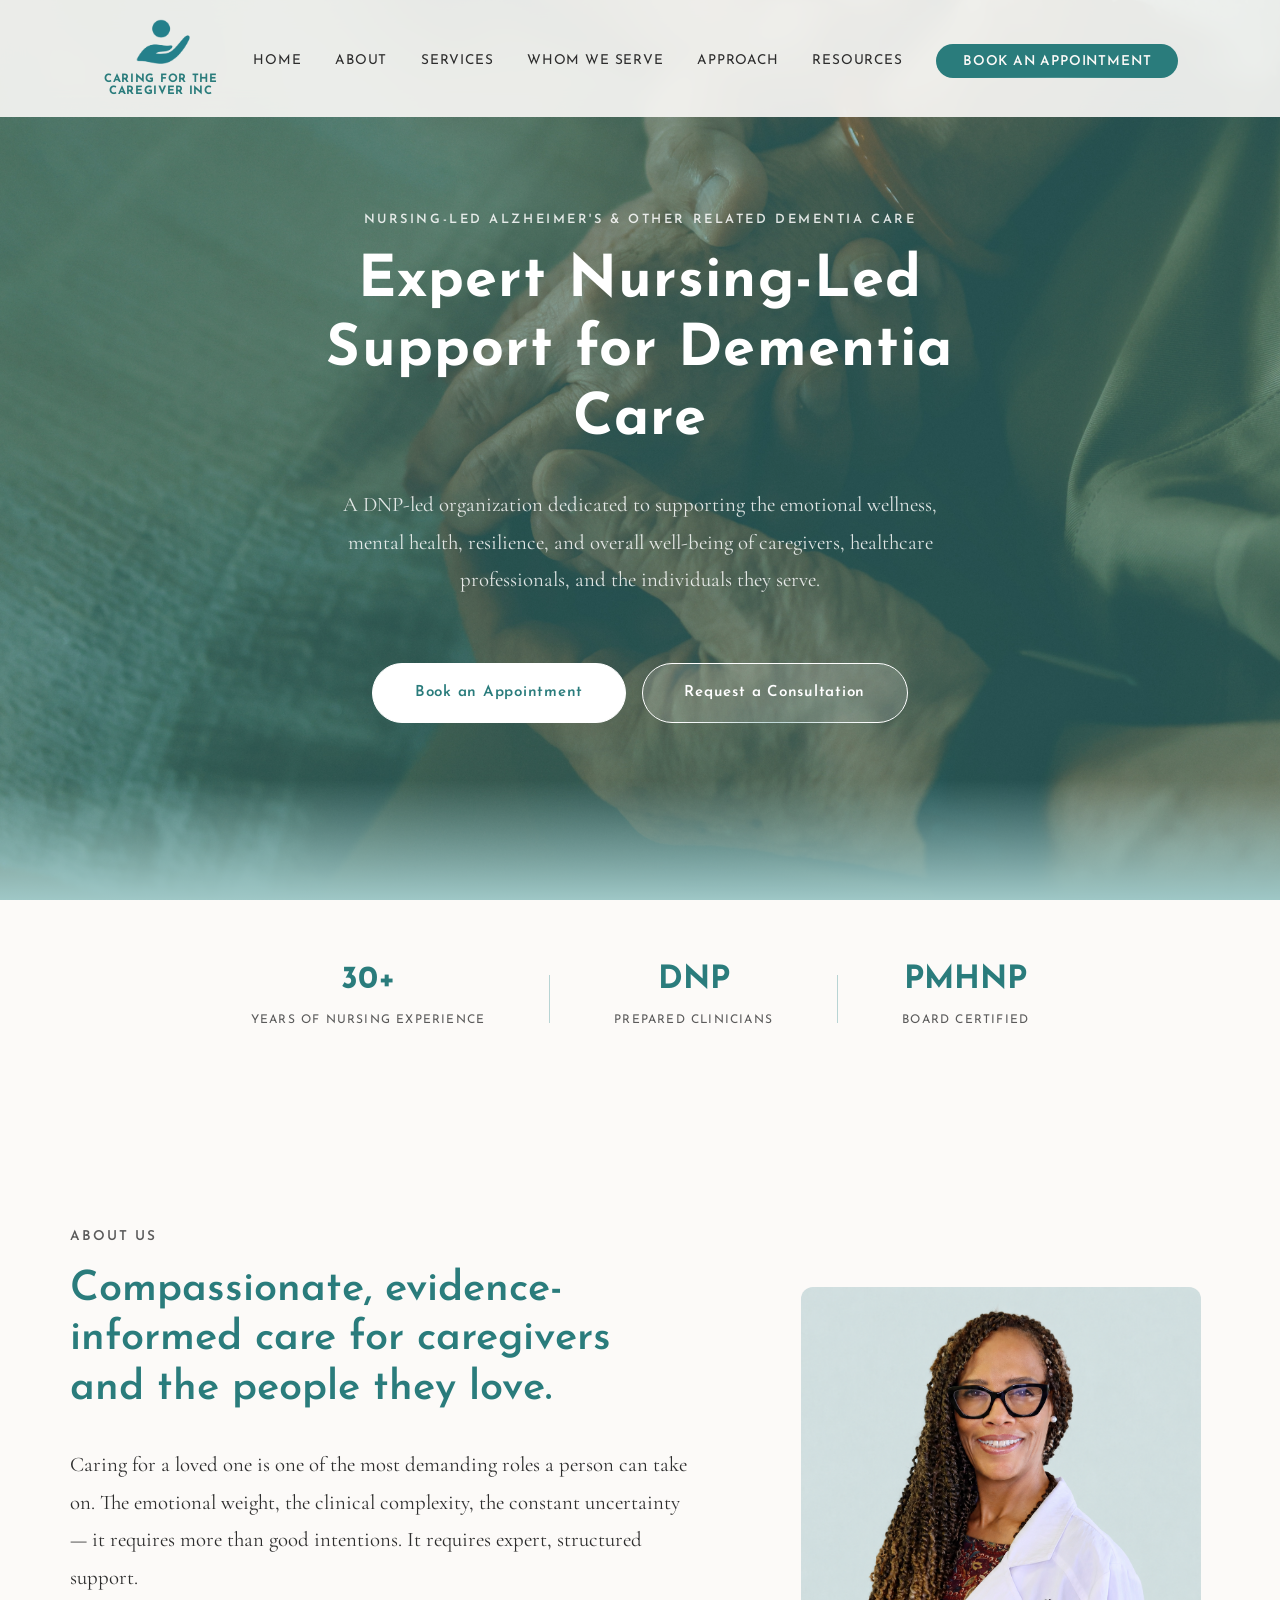
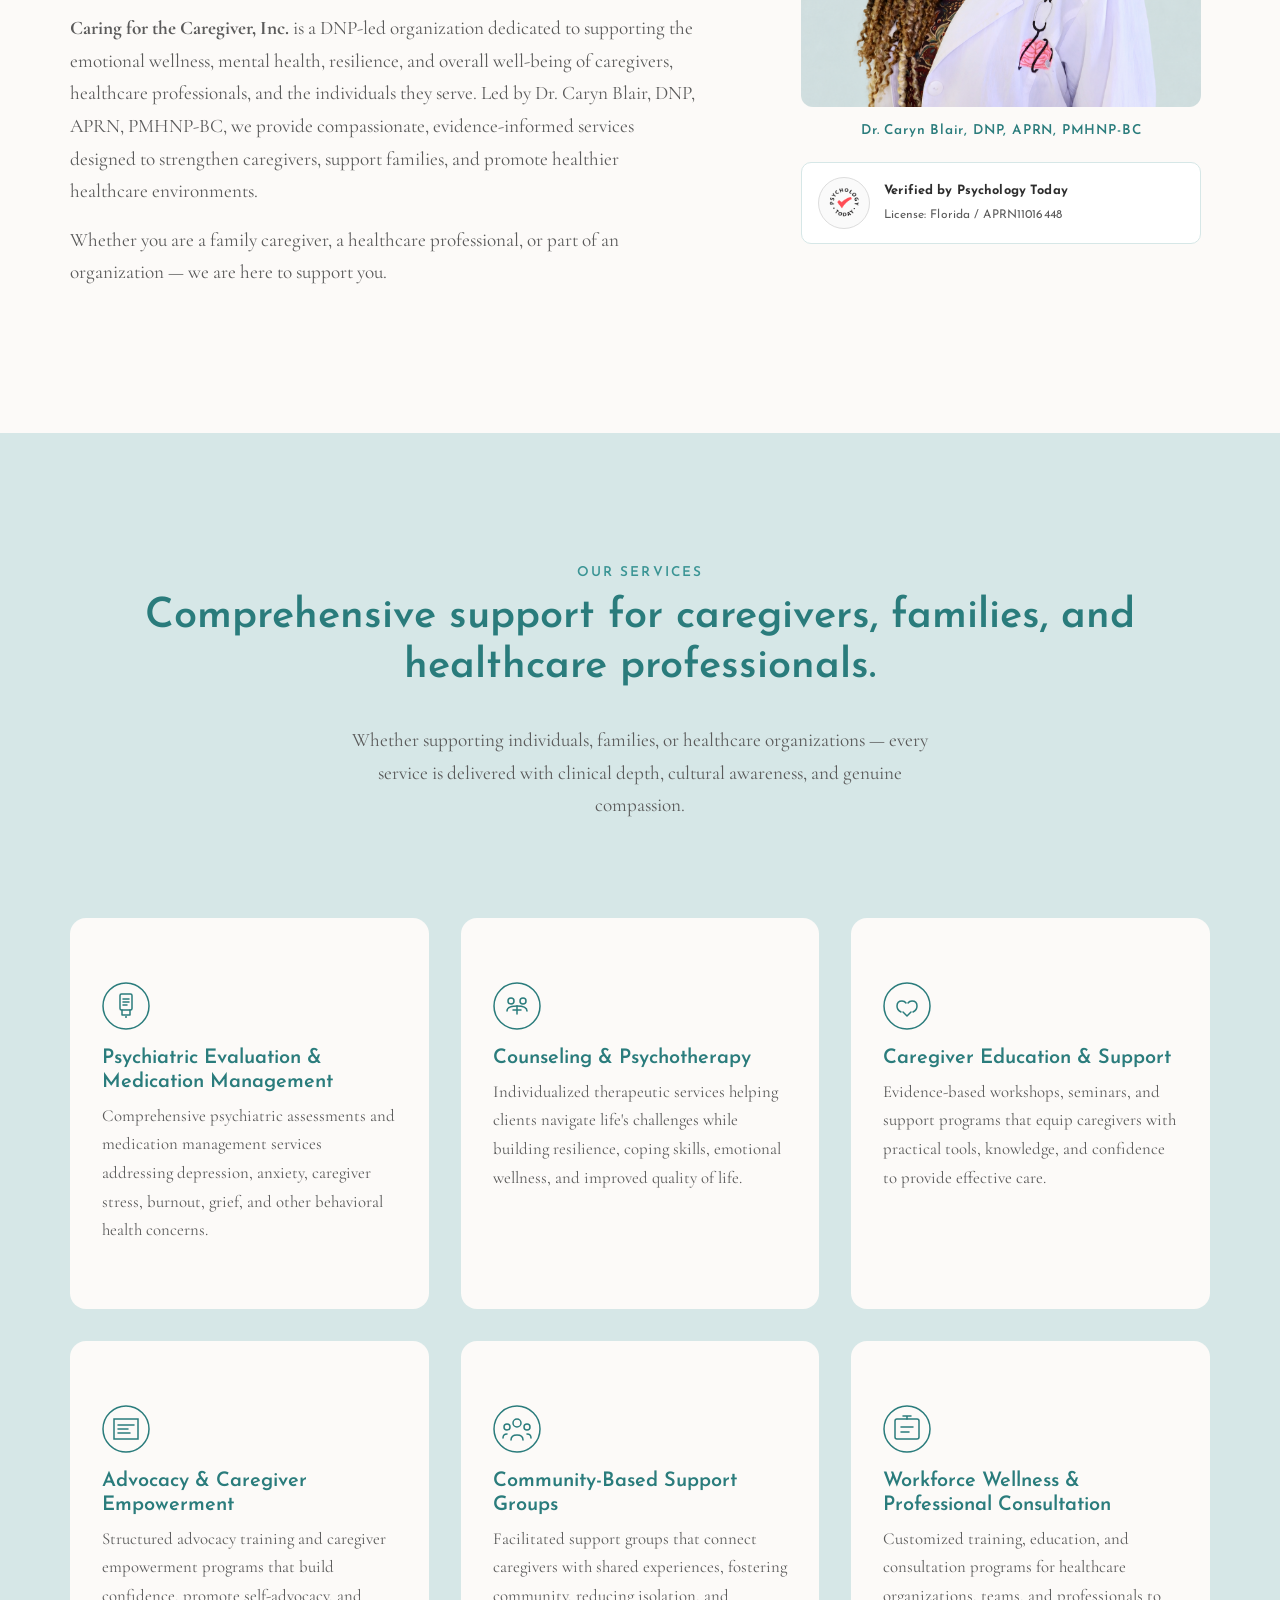
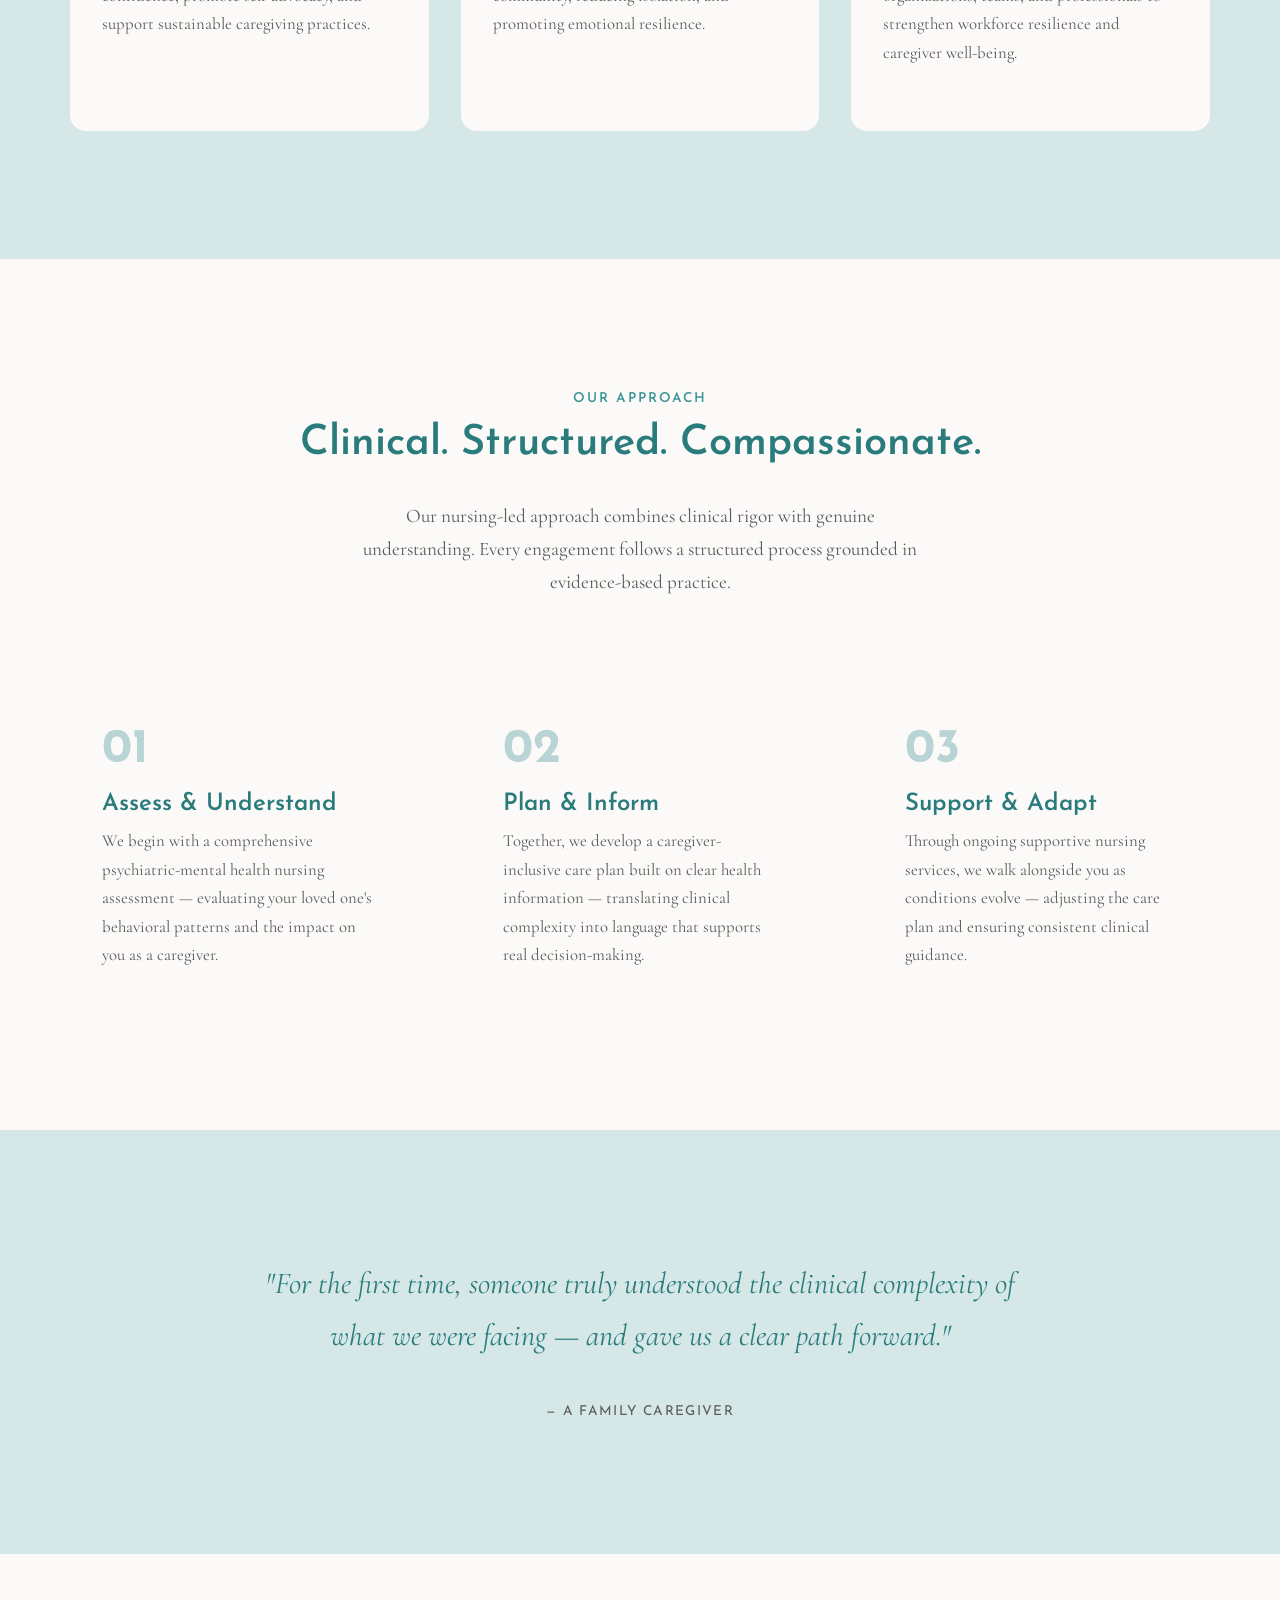
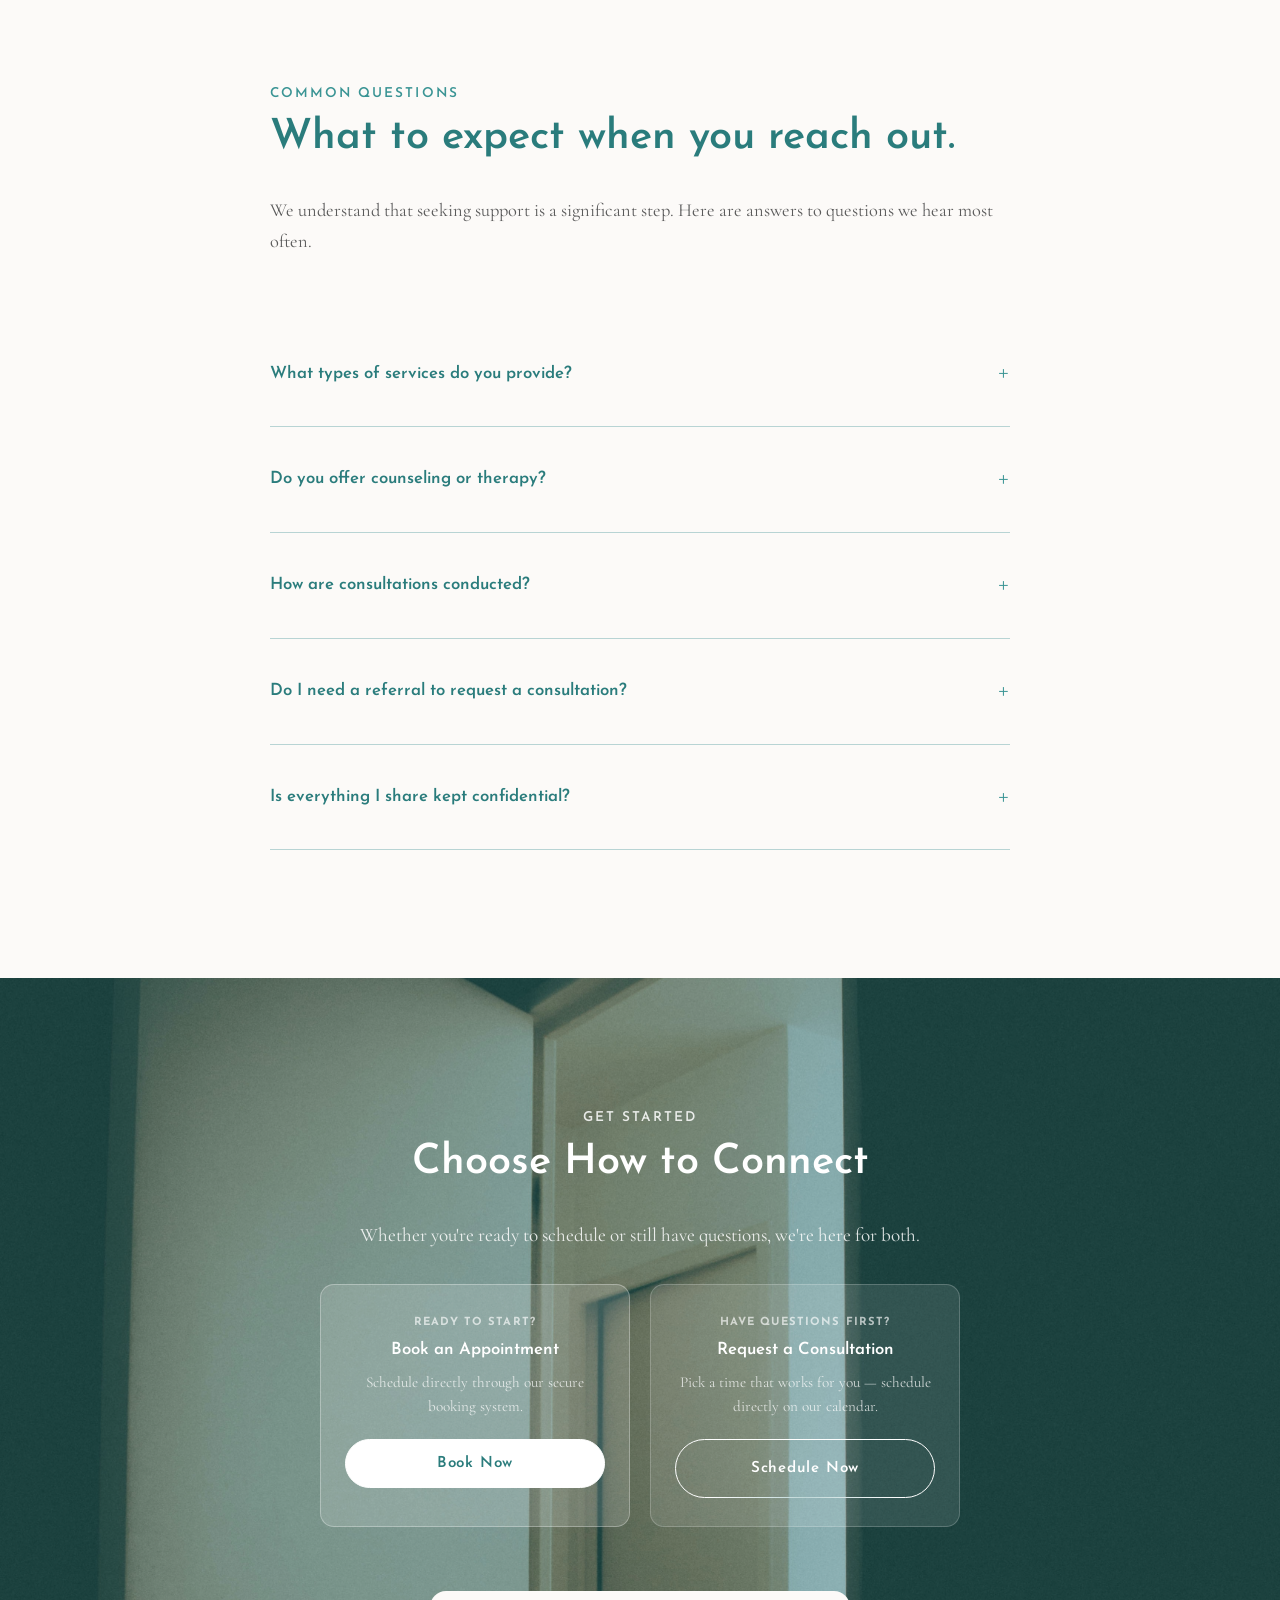
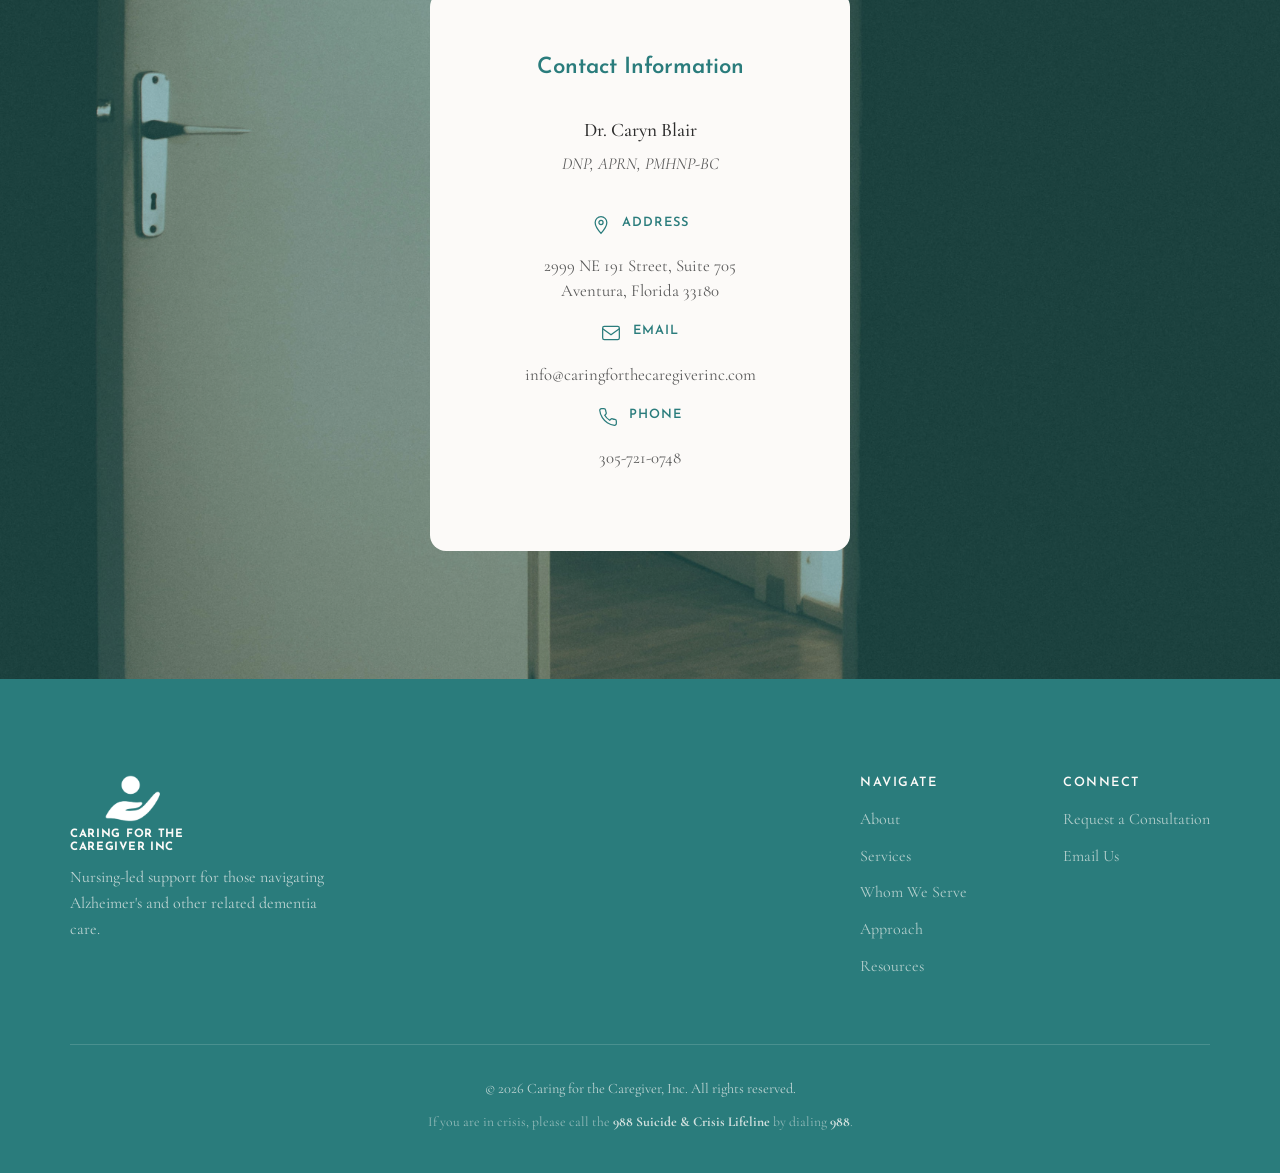
==== commit 7c540d03: "Update contact email to info@caringforthecaregiverinc.com Co-Authored-By: Claude Sonnet 5 <noreply@a" ====
--- a/index.html
+++ b/index.html
@@ -5,6 +5,7 @@
   <meta name="viewport" content="width=device-width, initial-scale=1.0">
   <title>Caring for the Caregiver, Inc. — DNP-Led Behavioral Health &amp; Caregiver Support</title>
   <meta name="description" content="Caring for the Caregiver, Inc. is a DNP-led organization providing psychiatric evaluations, medication management, counseling, psychotherapy, caregiver education, advocacy training, and workforce wellness services.">
+  <link rel="icon" type="image/png" href="blue%20logo%20hand.png">
   <link rel="stylesheet" href="styles.css">
   <link href="https://assets.calendly.com/assets/external/widget.css" rel="stylesheet">
   <link rel="preconnect" href="https://fonts.googleapis.com">
@@ -249,7 +250,7 @@
 
         <details class="faq__item">
           <summary class="faq__question">Do you offer counseling or therapy?</summary>
-          <p class="faq__answer">Yes. Caring for the Caregiver, Inc. provides individual counseling and psychotherapy, delivered with a compassionate, evidence-informed approach. In addition to counseling, we offer psychiatric evaluations, medication management, caregiver education, and a full range of behavioral health services — all led by our DNP-prepared clinical team.</p>
+          <p class="faq__answer">Yes. Caring for the Caregiver, Inc. provides individual counseling and psychotherapy, delivered with a compassionate, evidence-informed approach. In addition to counseling, we offer psychiatric evaluations, medication management, caregiver education, and a full range of behavioral health services — all led by our DNP-led clinical team.</p>
         </details>
 
         <details class="faq__item">
@@ -316,7 +317,7 @@
                 <path d="M2 7l10 7 10-7" stroke="currentColor" stroke-width="1.5" stroke-linecap="round"/>
               </svg>Email
             </p>
-            <p class="contact-info__value"><a href="mailto:carynforthecaregiver@gmail.com">carynforthecaregiver@gmail.com</a></p>
+            <p class="contact-info__value"><a href="mailto:info@caringforthecaregiverinc.com">info@caringforthecaregiverinc.com</a></p>
           </div>
 
           <div class="contact-info__item">
@@ -353,7 +354,7 @@
           <div class="footer__col">
             <h4>Connect</h4>
             <a href="#contact">Request a Consultation</a>
-            <a href="mailto:carynforthecaregiver@gmail.com">Email Us</a>
+            <a href="mailto:info@caringforthecaregiverinc.com">Email Us</a>
           </div>
         </div>
       </div>
